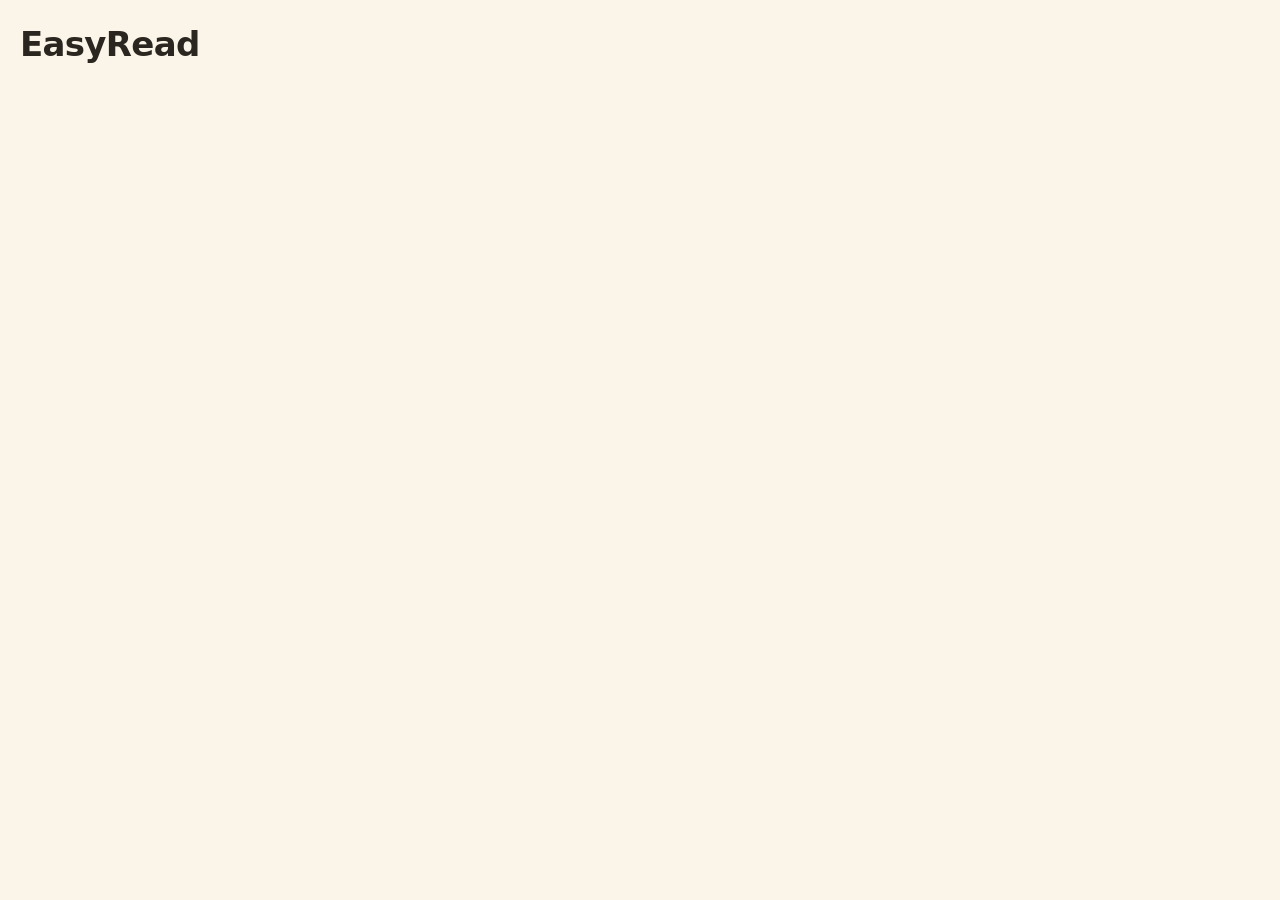
==== index.html @ 4aefedbe "Phase 0: project skeleton with a blank EasyRead page Adds the folder structure from the build guide " ====
<!doctype html>
<html lang="en">
<head>
  <meta charset="utf-8">
  <meta name="viewport" content="width=device-width, initial-scale=1, viewport-fit=cover">
  <meta name="theme-color" content="#FBF5E9">
  <meta name="description" content="EasyRead makes reading more comfortable.">
  <title>EasyRead</title>
  <link rel="stylesheet" href="styles.css">
</head>
<body>
  <main class="home">
    <h1 class="large-title">EasyRead</h1>
  </main>
  <script src="js/app.js" defer></script>
</body>
</html>
---- styles.css ----
/* EasyRead styles. Phase 1 adds the Home and Reader screens. */

:root {
  --bg: #FBF5E9;
  --text: #2B2620;
  --ui-font: -apple-system, BlinkMacSystemFont, "Segoe UI", system-ui, sans-serif;
}

*,
*::before,
*::after {
  box-sizing: border-box;
}

html {
  -webkit-text-size-adjust: 100%;
  text-size-adjust: 100%;
}

body {
  margin: 0;
  min-height: 100vh;
  background: var(--bg);
  color: var(--text);
  font-family: var(--ui-font);
}

.home {
  padding:
    calc(env(safe-area-inset-top) + 24px)
    calc(env(safe-area-inset-right) + 20px)
    calc(env(safe-area-inset-bottom) + 24px)
    calc(env(safe-area-inset-left) + 20px);
}

.large-title {
  margin: 0;
  font-size: 34px;
  font-weight: 700;
  letter-spacing: -0.02em;
}
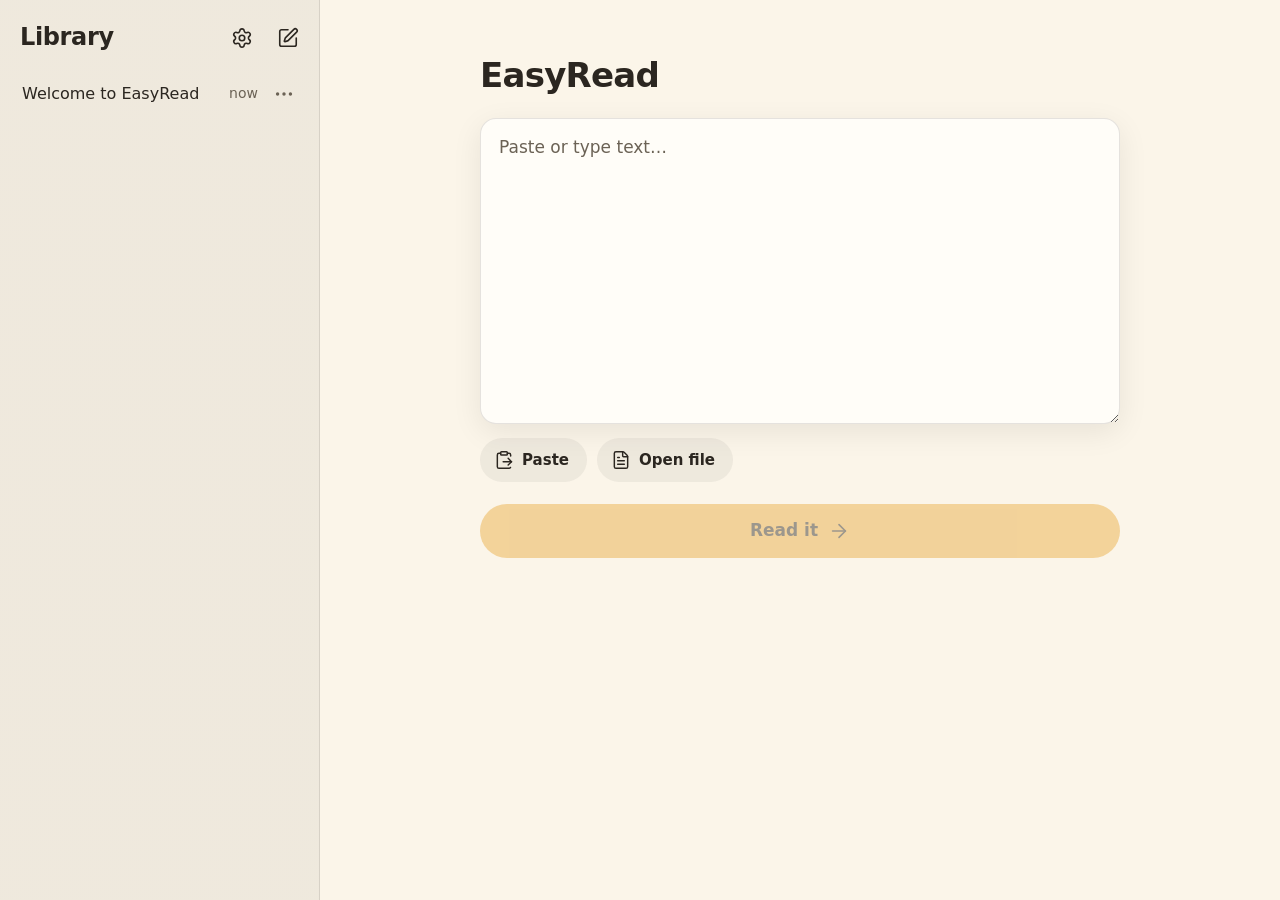
==== commit 9c8343d4: "Build the EasyRead app (phases 1-5) - Home screen: text box, Paste, Open .txt (UTF-8, UTF-16 and   W" ====
--- a/index.html
+++ b/index.html
@@ -4,14 +4,282 @@
   <meta charset="utf-8">
   <meta name="viewport" content="width=device-width, initial-scale=1, viewport-fit=cover">
   <meta name="theme-color" content="#FBF5E9">
-  <meta name="description" content="EasyRead makes reading more comfortable.">
+  <meta name="description" content="EasyRead makes reading more comfortable. Paste any text to see it in a calm layout and hear it read aloud.">
+  <meta name="mobile-web-app-capable" content="yes">
+  <meta name="apple-mobile-web-app-capable" content="yes">
+  <meta name="apple-mobile-web-app-title" content="EasyRead">
+  <meta name="apple-mobile-web-app-status-bar-style" content="default">
   <title>EasyRead</title>
+  <link rel="manifest" href="manifest.webmanifest">
+  <link rel="icon" href="icons/favicon.svg" type="image/svg+xml">
+  <link rel="icon" href="icons/favicon-32.png" sizes="32x32" type="image/png">
+  <link rel="apple-touch-icon" href="icons/apple-touch-icon.png">
+  <link rel="preload" href="fonts/lexend-latin-400-normal.woff2" as="font" type="font/woff2" crossorigin>
   <link rel="stylesheet" href="styles.css">
+  <script>
+    // Apply the saved theme before the first paint so there is no flash.
+    (function () {
+      var s = {};
+      try { s = JSON.parse(localStorage.getItem("easyread.settings") || "{}") || {}; } catch (e) {}
+      var root = document.documentElement;
+      var t = s.theme || "auto";
+      if (t === "auto") t = window.matchMedia && matchMedia("(prefers-color-scheme: dark)").matches ? "dusk" : "paper";
+      if (t === "custom") {
+        if (s.customVars) { for (var k in s.customVars) root.style.setProperty(k, s.customVars[k]); }
+        else t = "paper";
+      }
+      root.setAttribute("data-theme", t);
+    })();
+  </script>
+  <script type="module" src="js/app.js"></script>
 </head>
 <body>
-  <main class="home">
-    <h1 class="large-title">EasyRead</h1>
-  </main>
-  <script src="js/app.js" defer></script>
+  <svg width="0" height="0" style="position:absolute" aria-hidden="true" focusable="false">
+    <!-- Icons from Lucide (ISC license, lucide.dev) -->
+    <symbol id="i-chevron-left" viewBox="0 0 24 24"><path d="m15 18-6-6 6-6"/></symbol>
+    <symbol id="i-settings" viewBox="0 0 24 24"><path d="M9.671 4.136a2.34 2.34 0 0 1 4.659 0 2.34 2.34 0 0 0 3.319 1.915 2.34 2.34 0 0 1 2.33 4.033 2.34 2.34 0 0 0 0 3.831 2.34 2.34 0 0 1-2.33 4.033 2.34 2.34 0 0 0-3.319 1.915 2.34 2.34 0 0 1-4.659 0 2.34 2.34 0 0 0-3.32-1.915 2.34 2.34 0 0 1-2.33-4.033 2.34 2.34 0 0 0 0-3.831A2.34 2.34 0 0 1 6.35 6.051a2.34 2.34 0 0 0 3.319-1.915"/><circle cx="12" cy="12" r="3"/></symbol>
+    <symbol id="i-paste" viewBox="0 0 24 24"><path d="M11 14h10"/><path d="M16 4h2a2 2 0 0 1 2 2v1.344"/><path d="m17 18 4-4-4-4"/><path d="M8 4H6a2 2 0 0 0-2 2v14a2 2 0 0 0 2 2h12a2 2 0 0 0 1.793-1.113"/><rect x="8" y="2" width="8" height="4" rx="1"/></symbol>
+    <symbol id="i-file" viewBox="0 0 24 24"><path d="M6 22a2 2 0 0 1-2-2V4a2 2 0 0 1 2-2h8a2.4 2.4 0 0 1 1.704.706l3.588 3.588A2.4 2.4 0 0 1 20 8v12a2 2 0 0 1-2 2z"/><path d="M14 2v5a1 1 0 0 0 1 1h5"/><path d="M10 9H8"/><path d="M16 13H8"/><path d="M16 17H8"/></symbol>
+    <symbol id="i-arrow-right" viewBox="0 0 24 24"><path d="M5 12h14"/><path d="m12 5 7 7-7 7"/></symbol>
+    <symbol id="i-more" viewBox="0 0 24 24"><circle cx="12" cy="12" r="1"/><circle cx="19" cy="12" r="1"/><circle cx="5" cy="12" r="1"/></symbol>
+    <symbol id="i-play" viewBox="0 0 24 24"><path d="M5 5a2 2 0 0 1 3.008-1.728l11.997 6.998a2 2 0 0 1 .003 3.458l-12 7A2 2 0 0 1 5 19z"/></symbol>
+    <symbol id="i-pause" viewBox="0 0 24 24"><rect x="14" y="3" width="5" height="18" rx="1"/><rect x="5" y="3" width="5" height="18" rx="1"/></symbol>
+    <symbol id="i-skip-back" viewBox="0 0 24 24"><path d="M17.971 4.285A2 2 0 0 1 21 6v12a2 2 0 0 1-3.029 1.715l-9.997-5.998a2 2 0 0 1-.003-3.432z"/><path d="M3 20V4"/></symbol>
+    <symbol id="i-skip-forward" viewBox="0 0 24 24"><path d="M21 4v16"/><path d="M6.029 4.285A2 2 0 0 0 3 6v12a2 2 0 0 0 3.029 1.715l9.997-5.998a2 2 0 0 0 .003-3.432z"/></symbol>
+    <symbol id="i-sidebar" viewBox="0 0 24 24"><rect width="18" height="18" x="3" y="3" rx="2"/><path d="M9 3v18"/></symbol>
+    <symbol id="i-plus" viewBox="0 0 24 24"><path d="M5 12h14"/><path d="M12 5v14"/></symbol>
+    <symbol id="i-compose" viewBox="0 0 24 24"><path d="M12 3H5a2 2 0 0 0-2 2v14a2 2 0 0 0 2 2h14a2 2 0 0 0 2-2v-7"/><path d="M18.375 2.625a1 1 0 0 1 3 3l-9.013 9.014a2 2 0 0 1-.853.505l-2.873.84a.5.5 0 0 1-.62-.62l.84-2.873a2 2 0 0 1 .506-.852z"/></symbol>
+    <symbol id="i-grip" viewBox="0 0 24 24"><circle cx="12" cy="9" r="1"/><circle cx="19" cy="9" r="1"/><circle cx="5" cy="9" r="1"/><circle cx="12" cy="15" r="1"/><circle cx="19" cy="15" r="1"/><circle cx="5" cy="15" r="1"/></symbol>
+    <symbol id="i-pencil" viewBox="0 0 24 24"><path d="M21.174 6.812a1 1 0 0 0-3.986-3.987L3.842 16.174a2 2 0 0 0-.5.83l-1.321 4.352a.5.5 0 0 0 .623.622l4.353-1.32a2 2 0 0 0 .83-.497z"/><path d="m15 5 4 4"/></symbol>
+    <symbol id="i-trash" viewBox="0 0 24 24"><path d="M10 11v6"/><path d="M14 11v6"/><path d="M19 6v14a2 2 0 0 1-2 2H7a2 2 0 0 1-2-2V6"/><path d="M3 6h18"/><path d="M8 6V4a2 2 0 0 1 2-2h4a2 2 0 0 1 2 2v2"/></symbol>
+  </svg>
+
+  <div class="app" id="app">
+    <aside class="sidebar" id="sidebar" aria-label="Library">
+      <header class="sidebar-head">
+        <h2 class="sidebar-title">Library</h2>
+        <button class="icon-btn" type="button" data-action="settings" aria-label="Settings"><svg class="icon"><use href="#i-settings"/></svg></button>
+        <button class="icon-btn" type="button" data-action="new" aria-label="New text"><svg class="icon"><use href="#i-compose"/></svg></button>
+      </header>
+      <ul class="doc-list" id="sidebar-list"></ul>
+      <p class="empty" id="sidebar-empty" hidden>Texts you read will appear here.</p>
+    </aside>
+
+    <main class="pane">
+      <section class="view home" id="home" aria-label="Home">
+        <div class="home-inner">
+          <header class="home-head">
+            <h1 class="large-title">EasyRead</h1>
+            <button class="icon-btn" type="button" data-action="settings" aria-label="Settings"><svg class="icon"><use href="#i-settings"/></svg></button>
+          </header>
+
+          <div class="composer">
+            <label for="input" class="visually-hidden">Text to read</label>
+            <textarea id="input" placeholder="Paste or type text…" spellcheck="true" autocapitalize="sentences"></textarea>
+            <div class="composer-actions">
+              <button class="pill-btn" type="button" id="paste-btn"><svg class="icon"><use href="#i-paste"/></svg>Paste</button>
+              <button class="pill-btn" type="button" id="open-btn"><svg class="icon"><use href="#i-file"/></svg>Open file</button>
+              <input type="file" id="file-input" accept=".txt,text/plain" hidden>
+            </div>
+            <button class="primary-btn" type="button" id="read-btn" disabled>Read it<svg class="icon"><use href="#i-arrow-right"/></svg></button>
+          </div>
+
+          <section class="recent" aria-labelledby="recent-title">
+            <h2 class="section-title" id="recent-title">Recent</h2>
+            <ul class="doc-list" id="home-list"></ul>
+            <p class="empty" id="home-empty" hidden>Texts you read will appear here.</p>
+          </section>
+        </div>
+      </section>
+
+      <section class="view reader" id="reader" aria-label="Reader" hidden>
+        <header class="topbar" id="topbar">
+          <div class="topbar-left">
+            <button class="nav-btn back" type="button" id="back-btn"><svg class="icon"><use href="#i-chevron-left"/></svg>Library</button>
+            <button class="icon-btn sidebar-toggle" type="button" id="sidebar-btn" aria-label="Hide library" aria-expanded="true"><svg class="icon"><use href="#i-sidebar"/></svg></button>
+          </div>
+          <h1 class="topbar-title" id="doc-title"></h1>
+          <div class="topbar-right">
+            <button class="aa-btn" type="button" id="aa-btn" aria-label="Look and voice" aria-haspopup="dialog" aria-expanded="false">Aa</button>
+          </div>
+        </header>
+
+        <div class="reader-scroll" id="scroller">
+          <article class="page" id="page"></article>
+        </div>
+
+        <div class="ruler" id="ruler" hidden>
+          <div class="ruler-mask top"></div>
+          <div class="ruler-mask bottom"></div>
+          <div class="ruler-handle" id="ruler-handle" aria-hidden="true"><svg class="icon"><use href="#i-grip"/></svg></div>
+        </div>
+
+        <button class="chip" type="button" id="back-chip" hidden>Back to reading</button>
+
+        <div class="player" id="player" role="group" aria-label="Read aloud">
+          <button class="player-btn" type="button" id="prev-btn" aria-label="Previous sentence"><svg class="icon filled"><use href="#i-skip-back"/></svg></button>
+          <button class="player-btn play" type="button" id="play-btn" aria-label="Play"><svg class="icon filled"><use href="#i-play"/></svg></button>
+          <button class="player-btn" type="button" id="next-btn" aria-label="Next sentence"><svg class="icon filled"><use href="#i-skip-forward"/></svg></button>
+          <button class="speed-btn" type="button" id="speed-btn" aria-label="Speed 1.0 times">1.0×</button>
+        </div>
+      </section>
+    </main>
+  </div>
+
+  <div class="backdrop" id="backdrop" hidden></div>
+
+  <section class="sheet look-sheet" id="look-sheet" role="dialog" aria-modal="true" aria-labelledby="look-title" hidden>
+    <div class="sheet-grab"><div class="sheet-grabber"></div></div>
+    <header class="sheet-head">
+      <h2 id="look-title">Look</h2>
+      <button class="done-btn" type="button" data-close>Done</button>
+    </header>
+    <div class="sheet-body">
+      <div class="look-row">
+        <span class="row-label" id="theme-label">Theme</span>
+        <div class="swatches" role="group" aria-labelledby="theme-label" id="theme-swatches">
+          <button class="swatch-btn" type="button" data-theme-choice="auto" aria-pressed="false"><span class="swatch auto"></span><span class="swatch-label">Auto</span></button>
+          <button class="swatch-btn" type="button" data-theme-choice="paper" aria-pressed="false"><span class="swatch" style="background:#FBF5E9;color:#2B2620">Aa</span><span class="swatch-label">Paper</span></button>
+          <button class="swatch-btn" type="button" data-theme-choice="clear" aria-pressed="false"><span class="swatch" style="background:#F7F7F4;color:#26262A">Aa</span><span class="swatch-label">Clear</span></button>
+          <button class="swatch-btn" type="button" data-theme-choice="sky" aria-pressed="false"><span class="swatch" style="background:#EAF2F8;color:#1E2A35">Aa</span><span class="swatch-label">Sky</span></button>
+          <button class="swatch-btn" type="button" data-theme-choice="dusk" aria-pressed="false"><span class="swatch" style="background:#1F2023;color:#E6E2DA">Aa</span><span class="swatch-label">Dusk</span></button>
+          <button class="swatch-btn" type="button" data-theme-choice="night" aria-pressed="false"><span class="swatch" style="background:#17140F;color:#D9CBB3">Aa</span><span class="swatch-label">Night</span></button>
+          <button class="swatch-btn" type="button" data-theme-choice="custom" aria-pressed="false" aria-label="Custom tint"><span class="swatch add" id="custom-swatch"><svg class="icon"><use href="#i-plus"/></svg></span><span class="swatch-label">Tint</span></button>
+        </div>
+        <div class="tint-panel" id="tint-panel" hidden>
+          <div class="tint-row" role="group" aria-label="Suggested tints" id="tint-suggestions">
+            <button class="tint-chip" type="button" data-tint="#FFF6D6" style="background:#FFF6D6" aria-label="Butter" aria-pressed="false"></button>
+            <button class="tint-chip" type="button" data-tint="#FCE9D2" style="background:#FCE9D2" aria-label="Apricot" aria-pressed="false"></button>
+            <button class="tint-chip" type="button" data-tint="#E3ECF6" style="background:#E3ECF6" aria-label="Mist" aria-pressed="false"></button>
+            <button class="tint-chip" type="button" data-tint="#ECEAE5" style="background:#ECEAE5" aria-label="Stone" aria-pressed="false"></button>
+            <button class="tint-chip" type="button" data-tint="#26303D" style="background:#26303D" aria-label="Slate" aria-pressed="false"></button>
+            <label class="color-pick"><input type="color" id="tint-input" value="#E3ECF6" aria-label="Pick any background color">Any color</label>
+          </div>
+          <p class="tint-note" id="tint-note" role="status"></p>
+        </div>
+      </div>
+
+      <div class="look-row">
+        <span class="row-label" id="font-label">Font</span>
+        <div class="seg" role="group" aria-labelledby="font-label" data-setting="font">
+          <button type="button" data-value="lexend" aria-pressed="false">Lexend</button>
+          <button type="button" data-value="atkinson" aria-pressed="false">Atkinson</button>
+          <button type="button" data-value="opendyslexic" aria-pressed="false">OpenDyslexic</button>
+          <button type="button" data-value="system" aria-pressed="false">System</button>
+        </div>
+      </div>
+
+      <div class="look-row">
+        <div class="row-head"><label class="row-label" for="size-range">Size</label><span class="row-value" id="size-value"></span></div>
+        <div class="slider-row">
+          <span class="a-small" aria-hidden="true">A</span>
+          <input type="range" id="size-range" min="16" max="34" step="1">
+          <span class="a-large" aria-hidden="true">A</span>
+        </div>
+      </div>
+
+      <div class="look-row">
+        <span class="row-label" id="spacing-label">Spacing</span>
+        <div class="seg" role="group" aria-labelledby="spacing-label" data-setting="spacing">
+          <button type="button" data-value="normal" aria-pressed="false">Normal</button>
+          <button type="button" data-value="comfortable" aria-pressed="false">Comfortable</button>
+          <button type="button" data-value="wide" aria-pressed="false">Wide</button>
+          <button type="button" data-value="custom" aria-pressed="false">Custom</button>
+        </div>
+        <div class="custom-spacing" id="custom-spacing" hidden>
+          <div class="row-head"><label class="row-label" for="letter-range">Letter and word spacing</label><span class="row-value" id="letter-value"></span></div>
+          <input type="range" id="letter-range" min="0" max="0.12" step="0.01">
+          <div class="row-head"><label class="row-label" for="line-range">Line spacing</label><span class="row-value" id="line-value"></span></div>
+          <input type="range" id="line-range" min="1.5" max="2.2" step="0.05">
+        </div>
+      </div>
+
+      <div class="look-row">
+        <span class="row-label" id="width-label">Line width</span>
+        <div class="seg" role="group" aria-labelledby="width-label" data-setting="width">
+          <button type="button" data-value="narrow" aria-pressed="false">Narrow</button>
+          <button type="button" data-value="medium" aria-pressed="false">Medium</button>
+          <button type="button" data-value="wide" aria-pressed="false">Wide</button>
+        </div>
+      </div>
+
+      <div class="look-row">
+        <button class="switch-row" type="button" role="switch" id="ruler-switch" aria-checked="false">
+          <span class="switch-text"><span class="switch-title">Reading ruler</span><span class="switch-sub">Dims the lines above and below</span></span>
+          <span class="switch" aria-hidden="true"></span>
+        </button>
+      </div>
+
+      <div class="look-row">
+        <label class="row-label" for="voice-select">Voice</label>
+        <span class="select-wrap">
+          <select id="voice-select"></select>
+          <svg class="icon"><use href="#i-chevron-left"/></svg>
+        </span>
+        <p class="hint" id="voice-hint" hidden></p>
+      </div>
+
+      <div class="look-row">
+        <div class="row-head"><label class="row-label" for="rate-range">Speed</label><span class="row-value" id="rate-value"></span></div>
+        <input type="range" id="rate-range" min="0.6" max="1.6" step="0.1">
+      </div>
+    </div>
+  </section>
+
+  <section class="sheet settings-sheet" id="settings-sheet" role="dialog" aria-modal="true" aria-labelledby="settings-title" hidden>
+    <div class="sheet-grab"><div class="sheet-grabber"></div></div>
+    <header class="sheet-head">
+      <h2 id="settings-title">Settings</h2>
+      <button class="done-btn" type="button" data-close>Done</button>
+    </header>
+    <div class="sheet-body">
+      <div class="group">
+        <h3>About</h3>
+        <p>EasyRead makes reading more comfortable. It shows any text in a calm, easy-to-read layout and can read it aloud, lighting up each sentence as it goes. It is free, has no ads and works without internet after your first visit.</p>
+      </div>
+      <div class="group">
+        <h3>Privacy</h3>
+        <p>Your text never leaves this device. There are no accounts and no tracking.</p>
+      </div>
+      <div class="group">
+        <h3>Better voices</h3>
+        <p>On iPhone and iPad, open Settings → Accessibility → Spoken Content → Voices. Pick your language and download a voice marked Enhanced or Premium. It is free.</p>
+        <p>On a Mac, open System Settings → Accessibility → Spoken Content, then System voice → Manage Voices.</p>
+        <p>Then choose the new voice under Aa → Voice.</p>
+      </div>
+      <div class="group">
+        <button class="switch-row" type="button" role="switch" id="online-switch" aria-checked="false">
+          <span class="switch-text"><span class="switch-title">Online voices</span><span class="switch-sub">Some browsers offer extra voices that send your text to Google or Microsoft to be spoken. Off keeps your text on this device.</span></span>
+          <span class="switch" aria-hidden="true"></span>
+        </button>
+      </div>
+      <div class="group buttons">
+        <button class="row-btn" type="button" id="reset-btn">Reset all settings</button>
+        <button class="row-btn danger" type="button" id="delete-all-btn">Delete all saved texts</button>
+      </div>
+      <p class="credits">Fonts: Lexend, Atkinson Hyperlegible and OpenDyslexic, under the SIL Open Font License. Icons: Lucide, under the ISC license.</p>
+    </div>
+  </section>
+
+  <div class="menu" id="row-menu" role="menu" hidden>
+    <button type="button" role="menuitem" data-menu="rename"><svg class="icon"><use href="#i-pencil"/></svg>Rename</button>
+    <button type="button" role="menuitem" data-menu="delete" class="danger"><svg class="icon"><use href="#i-trash"/></svg>Delete</button>
+  </div>
+
+  <dialog class="alert" id="alert">
+    <form method="dialog">
+      <div class="alert-body">
+        <h2 id="alert-title"></h2>
+        <p id="alert-msg"></p>
+        <input type="text" id="alert-input" hidden autocomplete="off" aria-labelledby="alert-title">
+      </div>
+      <div class="alert-actions">
+        <button type="submit" value="cancel" id="alert-cancel">Cancel</button>
+        <button type="submit" value="ok" id="alert-ok" class="strong">OK</button>
+      </div>
+    </form>
+  </dialog>
+
+  <div class="toast" id="toast" role="status" aria-live="polite"></div>
 </body>
 </html>
--- a/styles.css
+++ b/styles.css
@@ -1,10 +1,190 @@
-/* EasyRead styles. Phase 1 adds the Home and Reader screens. */
+/* EasyRead styles.
+   Themes live as custom properties on :root[data-theme=…].
+   contrast.js reads them back and checks every text/background pair. */
+
+/* ---------- Reading fonts (self-hosted for offline use) ---------- */
+
+@font-face {
+  font-family: "Lexend";
+  font-style: normal;
+  font-weight: 400;
+  font-display: swap;
+  src: url("fonts/lexend-latin-400-normal.woff2") format("woff2");
+  unicode-range: U+0000-00FF, U+0131, U+0152-0153, U+02BB-02BC, U+02C6, U+02DA, U+02DC, U+0304, U+0308, U+0329, U+2000-206F, U+20AC, U+2122, U+2191, U+2193, U+2212, U+2215, U+FEFF, U+FFFD;
+}
+@font-face {
+  font-family: "Lexend";
+  font-style: normal;
+  font-weight: 400;
+  font-display: swap;
+  src: url("fonts/lexend-latin-ext-400-normal.woff2") format("woff2");
+  unicode-range: U+0100-02BA, U+02BD-02C5, U+02C7-02CC, U+02CE-02D7, U+02DD-02FF, U+0304, U+0308, U+0329, U+1D00-1DBF, U+1E00-1E9F, U+1EF2-1EFF, U+2020, U+20A0-20AB, U+20AD-20C0, U+2113, U+2C60-2C7F, U+A720-A7FF;
+}
+@font-face {
+  font-family: "Atkinson Hyperlegible";
+  font-style: normal;
+  font-weight: 400;
+  font-display: swap;
+  src: url("fonts/atkinson-hyperlegible-latin-400-normal.woff2") format("woff2");
+  unicode-range: U+0000-00FF, U+0131, U+0152-0153, U+02BB-02BC, U+02C6, U+02DA, U+02DC, U+0304, U+0308, U+0329, U+2000-206F, U+20AC, U+2122, U+2191, U+2193, U+2212, U+2215, U+FEFF, U+FFFD;
+}
+@font-face {
+  font-family: "Atkinson Hyperlegible";
+  font-style: normal;
+  font-weight: 400;
+  font-display: swap;
+  src: url("fonts/atkinson-hyperlegible-latin-ext-400-normal.woff2") format("woff2");
+  unicode-range: U+0100-02BA, U+02BD-02C5, U+02C7-02CC, U+02CE-02D7, U+02DD-02FF, U+0304, U+0308, U+0329, U+1D00-1DBF, U+1E00-1E9F, U+1EF2-1EFF, U+2020, U+20A0-20AB, U+20AD-20C0, U+2113, U+2C60-2C7F, U+A720-A7FF;
+}
+@font-face {
+  font-family: "OpenDyslexic";
+  font-style: normal;
+  font-weight: 400;
+  font-display: swap;
+  src: url("fonts/opendyslexic-latin-400-normal.woff2") format("woff2");
+}
+
+/* ---------- Tokens ---------- */
 
 :root {
+  --sys-font: -apple-system, BlinkMacSystemFont, "Segoe UI", system-ui, sans-serif;
+  --ui-font: var(--sys-font);
+  --read-font: "Lexend", var(--sys-font);
+  --read-size: 20px;
+  --lh: 1.7;
+  --ls: 0.04em;
+  --ws: 0.14em;
+  --measure: 62;
+  --side-pad: 20px;
+
+  --radius-card: 12px;
+  --radius-sheet: 20px;
+  --shadow: 0 8px 30px rgba(0, 0, 0, 0.08);
+  --shadow-strong: 0 12px 40px rgba(0, 0, 0, 0.16);
+  --dur: 220ms;
+  --ease: cubic-bezier(0.2, 0.8, 0.2, 1);
+  --bar-h: 52px;
+
+  --safe-t: env(safe-area-inset-top, 0px);
+  --safe-r: env(safe-area-inset-right, 0px);
+  --safe-b: env(safe-area-inset-bottom, 0px);
+  --safe-l: env(safe-area-inset-left, 0px);
+}
+
+@media (min-width: 744px) {
+  :root { --read-size: 22px; --side-pad: 32px; }
+}
+
+/* ---------- Themes ---------- */
+
+:root,
+:root[data-theme="paper"] {
+  color-scheme: light;
   --bg: #FBF5E9;
+  --bg-rgb: 251, 245, 233;
   --text: #2B2620;
-  --ui-font: -apple-system, BlinkMacSystemFont, "Segoe UI", system-ui, sans-serif;
-}
+  --muted: #6B6255;
+  --hl: rgba(245, 196, 81, 0.38);
+  --word-bg: rgba(245, 196, 81, 0.42);
+  --word-text: #2B2620;
+  --accent: #E9A93B;
+  --on-accent: #2B2620;
+  --surface: rgba(255, 253, 248, 0.86);
+  --surface-solid: #FFFDF8;
+  --field: #FFFDF8;
+  --fill: rgba(43, 38, 32, 0.06);
+  --fill-strong: rgba(43, 38, 32, 0.11);
+  --separator: rgba(43, 38, 32, 0.12);
+  --danger: #B3261E;
+}
+
+:root[data-theme="clear"] {
+  color-scheme: light;
+  --bg: #F7F7F4;
+  --bg-rgb: 247, 247, 244;
+  --text: #26262A;
+  --muted: #62626A;
+  --hl: rgba(120, 170, 255, 0.28);
+  --word-bg: rgba(120, 170, 255, 0.34);
+  --word-text: #26262A;
+  --accent: #E9A93B;
+  --on-accent: #26262A;
+  --surface: rgba(255, 255, 255, 0.86);
+  --surface-solid: #FFFFFF;
+  --field: #FFFFFF;
+  --fill: rgba(38, 38, 42, 0.06);
+  --fill-strong: rgba(38, 38, 42, 0.11);
+  --separator: rgba(38, 38, 42, 0.12);
+  --danger: #B3261E;
+}
+
+:root[data-theme="sky"] {
+  color-scheme: light;
+  --bg: #EAF2F8;
+  --bg-rgb: 234, 242, 248;
+  --text: #1E2A35;
+  --muted: #52606C;
+  --hl: rgba(245, 196, 81, 0.40);
+  --word-bg: rgba(245, 196, 81, 0.42);
+  --word-text: #1E2A35;
+  --accent: #E9A93B;
+  --on-accent: #1E2A35;
+  --surface: rgba(255, 255, 255, 0.86);
+  --surface-solid: #F8FBFD;
+  --field: #F8FBFD;
+  --fill: rgba(30, 42, 53, 0.06);
+  --fill-strong: rgba(30, 42, 53, 0.11);
+  --separator: rgba(30, 42, 53, 0.12);
+  --danger: #B3261E;
+}
+
+:root[data-theme="dusk"] {
+  color-scheme: dark;
+  --bg: #1F2023;
+  --bg-rgb: 31, 32, 35;
+  --text: #E6E2DA;
+  --muted: #A8A39A;
+  --hl: rgba(245, 196, 81, 0.24);
+  --word-bg: rgba(245, 196, 81, 0.10);
+  --word-text: #FFFFFF;
+  --accent: #F2C14E;
+  --on-accent: #1F1C17;
+  --surface: rgba(44, 45, 49, 0.88);
+  --surface-solid: #2C2D31;
+  --field: #27282C;
+  --fill: rgba(230, 226, 218, 0.08);
+  --fill-strong: rgba(230, 226, 218, 0.14);
+  --separator: rgba(230, 226, 218, 0.14);
+  --danger: #FF8A80;
+  --shadow: 0 8px 30px rgba(0, 0, 0, 0.32);
+  --shadow-strong: 0 12px 40px rgba(0, 0, 0, 0.45);
+}
+
+:root[data-theme="night"] {
+  color-scheme: dark;
+  --bg: #17140F;
+  --bg-rgb: 23, 20, 15;
+  --text: #D9CBB3;
+  --muted: #A0937E;
+  --hl: rgba(230, 170, 90, 0.22);
+  --word-bg: rgba(230, 170, 90, 0.14);
+  --word-text: #F4E6CE;
+  --accent: #F2C14E;
+  --on-accent: #1F1C17;
+  --surface: rgba(36, 31, 24, 0.9);
+  --surface-solid: #241F18;
+  --field: #1E1A14;
+  --fill: rgba(217, 203, 179, 0.08);
+  --fill-strong: rgba(217, 203, 179, 0.14);
+  --separator: rgba(217, 203, 179, 0.14);
+  --danger: #FF8A80;
+  --shadow: 0 8px 30px rgba(0, 0, 0, 0.4);
+  --shadow-strong: 0 12px 40px rgba(0, 0, 0, 0.5);
+}
+
+/* Custom tint: settings.js sets the same properties inline on <html>. */
+
+/* ---------- Base ---------- */
 
 *,
 *::before,
@@ -12,30 +192,1226 @@
   box-sizing: border-box;
 }
 
+@supports (font: -apple-system-body) {
+  /* iOS: follow the phone's text-size setting for the interface. */
+  html { font: -apple-system-body; }
+}
+
 html {
+  height: 100%;
   -webkit-text-size-adjust: 100%;
   text-size-adjust: 100%;
 }
 
 body {
   margin: 0;
-  min-height: 100vh;
+  height: 100%;
+  overflow: hidden;
   background: var(--bg);
   color: var(--text);
   font-family: var(--ui-font);
-}
+  font-size: 1rem;
+  line-height: 1.4;
+  -webkit-font-smoothing: antialiased;
+  -moz-osx-font-smoothing: grayscale;
+  transition: background-color var(--dur) var(--ease), color var(--dur) var(--ease);
+}
+
+[hidden] { display: none !important; }
+
+button,
+input,
+select,
+textarea {
+  font: inherit;
+  color: inherit;
+}
+
+button {
+  margin: 0;
+  padding: 0;
+  border: 0;
+  background: none;
+  cursor: pointer;
+  -webkit-tap-highlight-color: transparent;
+  touch-action: manipulation;
+  transition: opacity 150ms var(--ease), background-color 150ms var(--ease), transform 150ms var(--ease);
+}
+
+button:disabled { cursor: default; }
+
+:focus-visible {
+  outline: 2px solid var(--text);
+  outline-offset: 2px;
+}
+
+.visually-hidden {
+  position: absolute !important;
+  width: 1px;
+  height: 1px;
+  overflow: hidden;
+  clip: rect(0 0 0 0);
+  clip-path: inset(50%);
+  white-space: nowrap;
+}
+
+.icon {
+  width: 22px;
+  height: 22px;
+  flex: none;
+  fill: none;
+  stroke: currentColor;
+  stroke-width: 1.75;
+  stroke-linecap: round;
+  stroke-linejoin: round;
+}
+
+.icon.filled { fill: currentColor; }
+
+.icon-btn {
+  display: inline-grid;
+  place-items: center;
+  width: 44px;
+  height: 44px;
+  border-radius: 999px;
+  color: var(--text);
+}
+
+.icon-btn:active { background: var(--fill); }
+
+/* ---------- App shell ---------- */
+
+.app {
+  display: flex;
+  height: 100vh;
+  height: 100dvh;
+}
+
+.sidebar { display: none; }
+
+.pane {
+  position: relative;
+  flex: 1;
+  min-width: 0;
+}
+
+.view {
+  position: absolute;
+  inset: 0;
+}
+
+/* ---------- Home ---------- */
 
 .home {
+  overflow-y: auto;
+  overscroll-behavior: contain;
+}
+
+.home-inner {
+  max-width: 680px;
+  margin: 0 auto;
   padding:
-    calc(env(safe-area-inset-top) + 24px)
-    calc(env(safe-area-inset-right) + 20px)
-    calc(env(safe-area-inset-bottom) + 24px)
-    calc(env(safe-area-inset-left) + 20px);
+    calc(var(--safe-t) + 12px)
+    calc(var(--safe-r) + 20px)
+    calc(var(--safe-b) + 40px)
+    calc(var(--safe-l) + 20px);
+}
+
+.home-head {
+  display: flex;
+  flex-wrap: wrap;
+  align-items: center;
+  justify-content: space-between;
+  gap: 12px;
+  min-height: 56px;
+  margin: 8px 0 14px;
 }
 
 .large-title {
+  min-width: 0;
   margin: 0;
-  font-size: 34px;
+  font-size: min(2.125rem, 11.5vw);
   font-weight: 700;
-  letter-spacing: -0.02em;
-}
+  line-height: 1.15;
+  letter-spacing: -0.022em;
+}
+
+.home-head .icon-btn { margin-right: -10px; }
+
+.composer textarea {
+  display: block;
+  width: 100%;
+  min-height: 34vh;
+  min-height: 34dvh;
+  padding: 16px 18px;
+  border: 1px solid var(--separator);
+  border-radius: 16px;
+  background: var(--field);
+  box-shadow: var(--shadow);
+  font-size: max(16px, 1.0625rem);
+  line-height: 1.5;
+  resize: vertical;
+  -webkit-appearance: none;
+  appearance: none;
+}
+
+.composer textarea::placeholder { color: var(--muted); opacity: 1; }
+
+.composer textarea:focus {
+  outline: none;
+  border-color: var(--text);
+}
+
+.composer-actions {
+  display: flex;
+  flex-wrap: wrap;
+  gap: 10px;
+  margin: 14px 0 22px;
+}
+
+.pill-btn {
+  display: inline-flex;
+  align-items: center;
+  gap: 8px;
+  min-height: 44px;
+  padding: 0 18px 0 14px;
+  border-radius: 999px;
+  background: var(--fill);
+  font-size: 0.9375rem;
+  font-weight: 600;
+}
+
+.pill-btn .icon { width: 20px; height: 20px; }
+.pill-btn:active { background: var(--fill-strong); }
+
+.primary-btn {
+  display: flex;
+  align-items: center;
+  justify-content: center;
+  gap: 10px;
+  width: 100%;
+  min-height: 54px;
+  padding: 0 24px;
+  border-radius: 999px;
+  background: var(--accent);
+  color: var(--on-accent);
+  font-size: 1.0625rem;
+  font-weight: 600;
+  box-shadow: var(--shadow);
+}
+
+.primary-btn:active { transform: scale(0.98); }
+.primary-btn:disabled { opacity: 0.45; box-shadow: none; transform: none; }
+
+.recent { margin-top: 36px; }
+
+.section-title {
+  margin: 0 0 10px;
+  font-size: 1.375rem;
+  font-weight: 700;
+  letter-spacing: -0.01em;
+}
+
+.empty {
+  margin: 0;
+  padding: 18px;
+  border-radius: var(--radius-card);
+  background: var(--fill);
+  color: var(--muted);
+  font-size: 0.9375rem;
+}
+
+/* Document lists (home card and sidebar) */
+
+.doc-list {
+  margin: 0;
+  padding: 0;
+  list-style: none;
+}
+
+.home .doc-list {
+  overflow: hidden;
+  border-radius: var(--radius-card);
+  background: var(--surface-solid);
+  box-shadow: var(--shadow);
+}
+
+.doc-row {
+  position: relative;
+  display: flex;
+  align-items: center;
+}
+
+.home .doc-row + .doc-row::before {
+  content: "";
+  position: absolute;
+  top: 0;
+  left: 16px;
+  right: 0;
+  height: 1px;
+  background: var(--separator);
+}
+
+.doc-open {
+  display: flex;
+  flex: 1;
+  align-items: center;
+  gap: 12px;
+  min-width: 0;
+  min-height: 56px;
+  padding: 10px 4px 10px 16px;
+  text-align: left;
+}
+
+.doc-open:active { opacity: 0.6; }
+
+.doc-title {
+  flex: 1;
+  min-width: 0;
+  overflow: hidden;
+  font-weight: 500;
+  white-space: nowrap;
+  text-overflow: ellipsis;
+}
+
+.doc-time {
+  flex: none;
+  color: var(--muted);
+  font-size: 0.875rem;
+  font-variant-numeric: tabular-nums;
+}
+
+.doc-more {
+  margin-right: 4px;
+  color: var(--muted);
+}
+
+/* ---------- Reader ---------- */
+
+.reader { overflow: hidden; }
+
+.topbar {
+  position: absolute;
+  top: 0;
+  left: 0;
+  right: 0;
+  z-index: 20;
+  display: grid;
+  /* Sides keep their full width; the title shrinks (with an ellipsis) and stays centered when it can. */
+  grid-template-columns: minmax(max-content, 1fr) minmax(0, auto) minmax(max-content, 1fr);
+  align-items: center;
+  gap: 4px;
+  height: calc(var(--bar-h) + var(--safe-t));
+  padding: var(--safe-t) calc(var(--safe-r) + 8px) 0 calc(var(--safe-l) + 4px);
+  background: var(--surface);
+  -webkit-backdrop-filter: blur(20px) saturate(180%);
+  backdrop-filter: blur(20px) saturate(180%);
+  box-shadow: 0 1px 0 var(--separator);
+  transition: opacity var(--dur) var(--ease), transform var(--dur) var(--ease);
+}
+
+.topbar-left { justify-self: start; display: flex; }
+.topbar-right { justify-self: end; display: flex; }
+
+.nav-btn {
+  display: inline-flex;
+  align-items: center;
+  gap: 2px;
+  min-height: 44px;
+  padding: 0 10px 0 4px;
+  border-radius: 999px;
+  font-size: 1.0625rem;
+}
+
+.nav-btn .icon { width: 26px; height: 26px; }
+.nav-btn:active { opacity: 0.5; }
+
+.sidebar-toggle { display: none; }
+
+.topbar-title {
+  margin: 0;
+  overflow: hidden;
+  font-size: 1.0625rem;
+  font-weight: 600;
+  text-align: center;
+  white-space: nowrap;
+  text-overflow: ellipsis;
+}
+
+.aa-btn {
+  min-width: 44px;
+  height: 44px;
+  padding: 0 12px;
+  border-radius: 999px;
+  background: var(--fill);
+  font-size: 1.0625rem;
+  font-weight: 600;
+  letter-spacing: 0.01em;
+}
+
+.aa-btn:active,
+.aa-btn[aria-expanded="true"] { background: var(--fill-strong); }
+
+.reader-scroll {
+  position: absolute;
+  inset: 0;
+  overflow-y: auto;
+  overscroll-behavior: contain;
+  padding: calc(var(--bar-h) + var(--safe-t) + 28px) 0 calc(var(--safe-b) + 150px);
+  -webkit-tap-highlight-color: transparent;
+}
+
+.page {
+  max-width: calc(var(--measure) * 1ch + 2 * var(--side-pad));
+  margin: 0 auto;
+  padding: 0 calc(var(--side-pad) + var(--safe-r)) 0 calc(var(--side-pad) + var(--safe-l));
+  font-family: var(--read-font);
+  font-size: var(--read-size);
+  font-style: normal;
+  line-height: var(--lh);
+  letter-spacing: var(--ls);
+  word-spacing: var(--ws);
+  text-align: left;
+  hyphens: manual;
+  overflow-wrap: break-word;
+  transition: max-width var(--dur) var(--ease);
+}
+
+.page p { margin: 0 0 1.2em; }
+.page p.tight { margin-bottom: 0.35em; }
+
+.s {
+  border-radius: 6px;
+  cursor: pointer;
+  -webkit-box-decoration-break: clone;
+  box-decoration-break: clone;
+  transition: background-color var(--dur) var(--ease), box-shadow var(--dur) var(--ease);
+}
+
+.s.cur {
+  background-color: var(--hl);
+  box-shadow: 0 0 0 0.14em var(--hl);
+}
+
+.s.cur.paused {
+  background-color: color-mix(in srgb, var(--hl) 55%, transparent);
+  box-shadow: 0 0 0 0.14em color-mix(in srgb, var(--hl) 55%, transparent);
+}
+
+.w { position: relative; border-radius: 4px; }
+
+.w.cur,
+.w.flash {
+  background-color: var(--word-bg);
+  box-shadow: 0 0 0 0.08em var(--word-bg);
+  color: var(--word-text);
+}
+
+.w.cur::after,
+.w.flash::after {
+  content: "";
+  position: absolute;
+  left: 0;
+  right: 0;
+  bottom: -0.14em;
+  height: 2px;
+  border-radius: 2px;
+  background: var(--accent);
+}
+
+/* Reading ruler */
+
+.ruler {
+  position: absolute;
+  inset: 0;
+  z-index: 10;
+  pointer-events: none;
+  --band-top: 30%;
+  --band-bottom: 45%;
+}
+
+.ruler-mask {
+  position: absolute;
+  left: 0;
+  right: 0;
+  background: rgba(var(--bg-rgb), 0.65);
+}
+
+.ruler-mask.top { top: 0; height: var(--band-top); }
+.ruler-mask.bottom { top: var(--band-bottom); bottom: 0; }
+
+.ruler.animate .ruler-mask { transition: height var(--dur) var(--ease), top var(--dur) var(--ease); }
+
+.ruler-handle {
+  position: absolute;
+  top: calc((var(--band-top) + var(--band-bottom)) / 2);
+  right: calc(var(--safe-r) + 8px);
+  display: grid;
+  place-items: center;
+  width: 44px;
+  height: 44px;
+  margin-top: -22px;
+  border-radius: 999px;
+  background: var(--surface);
+  -webkit-backdrop-filter: blur(20px);
+  backdrop-filter: blur(20px);
+  box-shadow: var(--shadow);
+  color: var(--muted);
+  cursor: grab;
+  pointer-events: auto;
+  touch-action: none;
+}
+
+.ruler.reading .ruler-handle { display: none; }
+
+/* Player */
+
+.player {
+  position: absolute;
+  left: 50%;
+  bottom: calc(var(--safe-b) + 16px);
+  z-index: 30;
+  display: flex;
+  align-items: center;
+  gap: 6px;
+  padding: 6px;
+  border-radius: 999px;
+  background: var(--surface);
+  -webkit-backdrop-filter: blur(20px) saturate(180%);
+  backdrop-filter: blur(20px) saturate(180%);
+  box-shadow: var(--shadow), 0 0 0 1px var(--separator);
+  transform: translateX(-50%);
+  transition: opacity var(--dur) var(--ease), transform var(--dur) var(--ease);
+}
+
+.player-btn {
+  display: grid;
+  place-items: center;
+  width: 48px;
+  height: 48px;
+  border-radius: 999px;
+}
+
+.player-btn:active { background: var(--fill); }
+
+.player-btn.play {
+  width: 56px;
+  height: 56px;
+  background: var(--accent);
+  color: var(--on-accent);
+}
+
+.player-btn.play:active { transform: scale(0.94); background: var(--accent); }
+.player-btn.play .icon { width: 26px; height: 26px; }
+.player-btn .icon.filled { stroke-width: 1.5; }
+
+.speed-btn {
+  min-width: 60px;
+  height: 44px;
+  margin: 0 4px 0 2px;
+  padding: 0 12px;
+  border-radius: 999px;
+  background: var(--fill);
+  font-size: 0.9375rem;
+  font-weight: 600;
+  font-variant-numeric: tabular-nums;
+}
+
+.speed-btn:active { background: var(--fill-strong); }
+
+.chip {
+  position: absolute;
+  left: 50%;
+  bottom: calc(var(--safe-b) + 92px);
+  z-index: 30;
+  display: inline-flex;
+  align-items: center;
+  min-height: 44px;
+  padding: 0 18px;
+  border-radius: 999px;
+  background: var(--text);
+  color: var(--bg);
+  font-size: 0.9375rem;
+  font-weight: 600;
+  white-space: nowrap;
+  box-shadow: var(--shadow-strong);
+  transform: translateX(-50%);
+  transition: opacity var(--dur) var(--ease), transform var(--dur) var(--ease);
+}
+
+/* Focus mode: chrome fades away */
+
+.reader.focus .topbar {
+  opacity: 0;
+  transform: translateY(-8px);
+  pointer-events: none;
+}
+
+.reader.focus .player,
+.reader.focus .chip {
+  opacity: 0;
+  transform: translate(-50%, 8px);
+  pointer-events: none;
+}
+
+/* ---------- Sheets ---------- */
+
+.backdrop {
+  position: fixed;
+  inset: 0;
+  z-index: 40;
+  background: transparent;
+  transition: background-color var(--dur) var(--ease);
+}
+
+.backdrop.dim { background: rgba(0, 0, 0, 0.28); }
+
+.sheet {
+  position: fixed;
+  left: 0;
+  right: 0;
+  bottom: 0;
+  z-index: 50;
+  display: flex;
+  flex-direction: column;
+  max-height: min(80vh, 760px);
+  max-height: min(80dvh, 760px);
+  padding-bottom: var(--safe-b);
+  border-radius: var(--radius-sheet) var(--radius-sheet) 0 0;
+  background: var(--surface);
+  -webkit-backdrop-filter: blur(20px) saturate(180%);
+  backdrop-filter: blur(20px) saturate(180%);
+  box-shadow: 0 -8px 30px rgba(0, 0, 0, 0.12), 0 0 0 1px var(--separator);
+  color: var(--text);
+  transform: translateY(105%);
+  transition: transform 250ms var(--ease), opacity 250ms var(--ease);
+}
+
+.sheet.open { transform: translateY(0); }
+.sheet:focus { outline: none; }
+.sheet.dragging { transition: none; }
+
+.settings-sheet { max-height: min(90vh, 820px); max-height: min(90dvh, 820px); }
+
+.sheet-grab {
+  flex: none;
+  padding-top: 8px;
+  touch-action: none;
+}
+
+.sheet-grabber {
+  width: 36px;
+  height: 5px;
+  margin: 0 auto;
+  border-radius: 3px;
+  background: var(--fill-strong);
+}
+
+.sheet-head {
+  display: flex;
+  align-items: center;
+  justify-content: space-between;
+  gap: 8px;
+  padding: 4px 10px 4px 20px;
+  touch-action: none;
+}
+
+.sheet-head h2 {
+  margin: 0;
+  font-size: 1.0625rem;
+  font-weight: 600;
+}
+
+.done-btn {
+  min-height: 44px;
+  padding: 0 12px;
+  border-radius: 999px;
+  font-weight: 600;
+}
+
+.done-btn:active { background: var(--fill); }
+
+.sheet-body {
+  overflow-y: auto;
+  overscroll-behavior: contain;
+  padding: 0 20px 20px;
+}
+
+/* Look sheet rows */
+
+.look-row {
+  padding: 14px 0;
+  border-bottom: 1px solid var(--separator);
+}
+
+.look-row:last-child { border-bottom: 0; }
+
+.row-label {
+  display: block;
+  margin-bottom: 10px;
+  color: var(--muted);
+  font-size: 0.8125rem;
+  font-weight: 600;
+}
+
+.row-head {
+  display: flex;
+  align-items: baseline;
+  justify-content: space-between;
+}
+
+.row-value {
+  color: var(--muted);
+  font-size: 0.8125rem;
+  font-weight: 600;
+  font-variant-numeric: tabular-nums;
+}
+
+.swatches {
+  display: grid;
+  grid-template-columns: repeat(auto-fill, minmax(44px, 1fr));
+  gap: 8px 2px;
+}
+
+.swatch-btn {
+  display: flex;
+  flex-direction: column;
+  align-items: center;
+  gap: 4px;
+  min-width: 44px;
+  padding: 2px 0;
+}
+
+.swatch {
+  display: grid;
+  place-items: center;
+  width: 40px;
+  height: 40px;
+  border-radius: 999px;
+  box-shadow: inset 0 0 0 1px rgba(0, 0, 0, 0.14);
+  font-size: 15px;
+  font-weight: 600;
+}
+
+.swatch-btn[aria-pressed="true"] .swatch {
+  box-shadow: inset 0 0 0 1px rgba(0, 0, 0, 0.14), 0 0 0 2px var(--bg), 0 0 0 4px var(--text);
+}
+
+.swatch-label {
+  font-size: 0.75rem;
+  color: var(--muted);
+}
+
+.swatch-btn[aria-pressed="true"] .swatch-label { color: var(--text); font-weight: 600; }
+
+.swatch.auto { background: linear-gradient(135deg, #FBF5E9 50%, #1F2023 50%); }
+.swatch.add {
+  background: var(--fill);
+  box-shadow: inset 0 0 0 1.5px var(--separator);
+}
+.swatch.add .icon { width: 20px; height: 20px; }
+
+.tint-panel {
+  margin-top: 14px;
+  padding: 14px;
+  border-radius: var(--radius-card);
+  background: var(--fill);
+}
+
+.tint-row {
+  display: flex;
+  flex-wrap: wrap;
+  align-items: center;
+  gap: 8px;
+}
+
+.tint-chip {
+  width: 44px;
+  height: 44px;
+  border-radius: 999px;
+  box-shadow: inset 0 0 0 1px rgba(0, 0, 0, 0.16);
+}
+
+.tint-chip[aria-pressed="true"] {
+  box-shadow: inset 0 0 0 1px rgba(0, 0, 0, 0.16), 0 0 0 2px var(--bg), 0 0 0 4px var(--text);
+}
+
+.color-pick {
+  position: relative;
+  display: inline-flex;
+  align-items: center;
+  gap: 8px;
+  min-height: 44px;
+  padding: 0 14px 0 6px;
+  border-radius: 999px;
+  background: var(--surface-solid);
+  font-size: 0.9375rem;
+  font-weight: 600;
+  cursor: pointer;
+}
+
+.color-pick input {
+  width: 32px;
+  height: 32px;
+  padding: 0;
+  border: 0;
+  border-radius: 999px;
+  background: none;
+  cursor: pointer;
+  -webkit-appearance: none;
+  appearance: none;
+}
+
+.color-pick input::-webkit-color-swatch-wrapper { padding: 0; }
+.color-pick input::-webkit-color-swatch { border: 0; border-radius: 999px; box-shadow: inset 0 0 0 1px rgba(0, 0, 0, 0.16); }
+.color-pick input::-moz-color-swatch { border: 0; border-radius: 999px; }
+
+.tint-note {
+  margin: 12px 0 0;
+  font-size: 0.875rem;
+  line-height: 1.4;
+}
+
+.tint-note.warn::before,
+.tint-note.block::before {
+  content: "";
+  display: inline-block;
+  width: 8px;
+  height: 8px;
+  margin-right: 8px;
+  border-radius: 999px;
+  background: var(--accent);
+  vertical-align: 1px;
+}
+
+.tint-note.block::before { background: var(--danger); }
+
+/* Segmented control */
+
+.seg {
+  display: flex;
+  flex-wrap: wrap;
+  gap: 2px;
+  padding: 2px;
+  border-radius: 12px;
+  background: var(--fill);
+}
+
+.seg button {
+  flex: 1 1 auto;
+  min-height: 44px;
+  padding: 0 8px;
+  border-radius: 10px;
+  font-size: 0.8125rem;
+  font-weight: 500;
+}
+
+.seg button[aria-pressed="true"] {
+  background: var(--surface-solid);
+  box-shadow: 0 1px 3px rgba(0, 0, 0, 0.12), 0 0 0 0.5px rgba(0, 0, 0, 0.04);
+  font-weight: 600;
+}
+
+/* Sliders */
+
+.slider-row {
+  display: flex;
+  align-items: center;
+  gap: 12px;
+}
+
+.slider-row .a-small { font-size: 14px; font-weight: 600; }
+.slider-row .a-large { font-size: 24px; font-weight: 600; }
+
+input[type="range"] {
+  --pct: 50%;
+  flex: 1;
+  width: 100%;
+  min-width: 0;
+  height: 44px;
+  margin: 0;
+  background: transparent;
+  cursor: pointer;
+  -webkit-appearance: none;
+  appearance: none;
+}
+
+input[type="range"]::-webkit-slider-runnable-track {
+  height: 4px;
+  border-radius: 2px;
+  background: linear-gradient(to right, var(--accent) var(--pct), var(--fill-strong) var(--pct));
+}
+
+input[type="range"]::-webkit-slider-thumb {
+  width: 28px;
+  height: 28px;
+  margin-top: -12px;
+  border-radius: 50%;
+  background: #FFFFFF;
+  box-shadow: 0 0.5px 4px rgba(0, 0, 0, 0.12), 0 6px 13px rgba(0, 0, 0, 0.12), 0 0 0 0.5px rgba(0, 0, 0, 0.08);
+  -webkit-appearance: none;
+  appearance: none;
+}
+
+input[type="range"]::-moz-range-track {
+  height: 4px;
+  border-radius: 2px;
+  background: var(--fill-strong);
+}
+
+input[type="range"]::-moz-range-progress {
+  height: 4px;
+  border-radius: 2px;
+  background: var(--accent);
+}
+
+input[type="range"]::-moz-range-thumb {
+  width: 28px;
+  height: 28px;
+  border: 0;
+  border-radius: 50%;
+  background: #FFFFFF;
+  box-shadow: 0 0.5px 4px rgba(0, 0, 0, 0.12), 0 6px 13px rgba(0, 0, 0, 0.12);
+}
+
+input[type="range"]:focus-visible { outline: none; }
+input[type="range"]:focus-visible::-webkit-slider-thumb { box-shadow: 0 0 0 2px var(--bg), 0 0 0 4px var(--text); }
+input[type="range"]:focus-visible::-moz-range-thumb { box-shadow: 0 0 0 2px var(--bg), 0 0 0 4px var(--text); }
+
+.custom-spacing { margin-top: 12px; }
+.custom-spacing .row-head { margin-top: 6px; }
+
+/* Switch rows */
+
+.switch-row {
+  display: flex;
+  align-items: center;
+  justify-content: space-between;
+  gap: 16px;
+  width: 100%;
+  min-height: 44px;
+  text-align: left;
+}
+
+.switch-row .switch-text { display: flex; flex-direction: column; gap: 2px; }
+.switch-row .switch-title { font-weight: 500; }
+.switch-row .switch-sub { color: var(--muted); font-size: 0.8125rem; line-height: 1.35; }
+
+.switch {
+  position: relative;
+  flex: none;
+  width: 51px;
+  height: 31px;
+  border-radius: 999px;
+  background: var(--fill-strong);
+  transition: background-color var(--dur) var(--ease);
+}
+
+.switch::after {
+  content: "";
+  position: absolute;
+  top: 2px;
+  left: 2px;
+  width: 27px;
+  height: 27px;
+  border-radius: 50%;
+  background: #FFFFFF;
+  box-shadow: 0 3px 8px rgba(0, 0, 0, 0.15), 0 0 0 0.5px rgba(0, 0, 0, 0.04);
+  transition: transform var(--dur) var(--ease);
+}
+
+[aria-checked="true"] > .switch { background: var(--accent); }
+[aria-checked="true"] > .switch::after { transform: translateX(20px); }
+
+/* Select */
+
+.select-wrap {
+  position: relative;
+  display: block;
+}
+
+.select-wrap select {
+  width: 100%;
+  min-height: 44px;
+  padding: 0 40px 0 14px;
+  border: 0;
+  border-radius: 12px;
+  background: var(--fill);
+  font-size: max(16px, 1rem);
+  text-overflow: ellipsis;
+  -webkit-appearance: none;
+  appearance: none;
+}
+
+.select-wrap .icon {
+  position: absolute;
+  top: 50%;
+  right: 12px;
+  width: 18px;
+  height: 18px;
+  color: var(--muted);
+  pointer-events: none;
+  transform: translateY(-50%) rotate(-90deg);
+}
+
+.hint {
+  margin: 10px 0 0;
+  color: var(--muted);
+  font-size: 0.8125rem;
+  line-height: 1.4;
+}
+
+/* Settings sheet */
+
+.group {
+  margin: 0 0 14px;
+  padding: 14px 16px;
+  border-radius: var(--radius-card);
+  background: var(--surface-solid);
+}
+
+.group h3 {
+  margin: 0 0 6px;
+  font-size: 0.9375rem;
+  font-weight: 600;
+}
+
+.group p {
+  margin: 0;
+  font-size: 0.9375rem;
+  line-height: 1.5;
+}
+
+.group p + p { margin-top: 8px; }
+
+.group .row-btn {
+  display: block;
+  width: 100%;
+  min-height: 44px;
+  margin: 0 -16px;
+  width: calc(100% + 32px);
+  padding: 0 16px;
+  font-weight: 500;
+  text-align: left;
+}
+
+.group .row-btn + .row-btn { box-shadow: 0 -1px 0 var(--separator); }
+.group .row-btn:active { background: var(--fill); }
+.group .row-btn.danger { color: var(--danger); }
+.group.buttons { padding-top: 0; padding-bottom: 0; }
+
+.credits {
+  margin: 4px 4px 0;
+  color: var(--muted);
+  font-size: 0.8125rem;
+  line-height: 1.45;
+}
+
+/* ---------- Menu, dialog, toast ---------- */
+
+.menu {
+  position: fixed;
+  z-index: 60;
+  min-width: 200px;
+  padding: 6px;
+  border-radius: var(--radius-card);
+  background: var(--surface-solid);
+  box-shadow: var(--shadow-strong), 0 0 0 1px var(--separator);
+  color: var(--text);
+}
+
+.menu button {
+  display: flex;
+  align-items: center;
+  gap: 12px;
+  width: 100%;
+  min-height: 44px;
+  padding: 0 12px;
+  border-radius: 8px;
+  font-weight: 500;
+  text-align: left;
+}
+
+.menu button:hover,
+.menu button:focus-visible { background: var(--fill); outline: none; }
+.menu button.danger { color: var(--danger); }
+.menu .icon { width: 20px; height: 20px; }
+
+.alert {
+  width: min(300px, calc(100vw - 48px));
+  padding: 0;
+  border: 0;
+  border-radius: 16px;
+  background: var(--surface-solid);
+  box-shadow: var(--shadow-strong);
+  color: var(--text);
+}
+
+.alert::backdrop { background: rgba(0, 0, 0, 0.3); }
+
+.alert form { margin: 0; }
+
+.alert-body {
+  padding: 20px 18px 16px;
+  text-align: center;
+}
+
+.alert-body h2 {
+  margin: 0 0 6px;
+  font-size: 1.0625rem;
+  font-weight: 600;
+}
+
+.alert-body p {
+  margin: 0;
+  font-size: 0.9375rem;
+  line-height: 1.4;
+}
+
+.alert-body input {
+  width: 100%;
+  min-height: 44px;
+  margin-top: 14px;
+  padding: 0 12px;
+  border: 1px solid var(--separator);
+  border-radius: 10px;
+  background: var(--field);
+  font-size: max(16px, 1rem);
+}
+
+.alert-actions {
+  display: flex;
+  box-shadow: 0 -1px 0 var(--separator);
+}
+
+.alert-actions button {
+  flex: 1;
+  min-height: 48px;
+  font-size: 1.0625rem;
+}
+
+.alert-actions button + button { box-shadow: -1px 0 0 var(--separator); }
+.alert-actions button:active { background: var(--fill); }
+.alert-actions .strong { font-weight: 600; }
+.alert-actions .danger { color: var(--danger); font-weight: 600; }
+
+.toast {
+  position: fixed;
+  top: calc(var(--safe-t) + 12px);
+  left: 50%;
+  z-index: 70;
+  max-width: calc(100vw - 32px);
+  padding: 12px 18px;
+  border-radius: 16px;
+  background: var(--text);
+  color: var(--bg);
+  font-size: 0.9375rem;
+  font-weight: 500;
+  line-height: 1.35;
+  text-align: center;
+  box-shadow: var(--shadow-strong);
+  opacity: 0;
+  pointer-events: none;
+  transform: translate(-50%, -8px);
+  transition: opacity var(--dur) var(--ease), transform var(--dur) var(--ease);
+}
+
+.toast.show {
+  opacity: 1;
+  transform: translate(-50%, 0);
+}
+
+/* ---------- iPad and Mac (900px and wider) ---------- */
+
+@media (min-width: 900px) {
+  .sidebar {
+    display: flex;
+    flex: none;
+    flex-direction: column;
+    width: 320px;
+    overflow-y: auto;
+    background-color: var(--bg);
+    background-image: linear-gradient(var(--fill), var(--fill));
+    box-shadow: inset -1px 0 0 var(--separator);
+  }
+
+  .app.sidebar-collapsed .sidebar { display: none; }
+
+  .sidebar-head {
+    display: flex;
+    align-items: center;
+    gap: 2px;
+    padding: calc(var(--safe-t) + 16px) 10px 10px calc(var(--safe-l) + 20px);
+  }
+
+  .sidebar-title {
+    flex: 1;
+    margin: 0;
+    font-size: 1.5rem;
+    font-weight: 700;
+    letter-spacing: -0.015em;
+  }
+
+  .sidebar .doc-list { padding: 0 10px calc(var(--safe-b) + 20px) calc(var(--safe-l) + 10px); }
+  .sidebar .doc-row { border-radius: 10px; }
+  .sidebar .doc-row.active { background: var(--fill-strong); }
+  .sidebar .doc-open { min-height: 48px; padding-left: 12px; }
+  .sidebar .empty { margin: 0 10px; }
+
+  .home .recent,
+  .home-head .icon-btn { display: none; }
+
+  .home-inner { padding-top: calc(var(--safe-t) + 40px); }
+
+  .nav-btn.back { display: none; }
+  .sidebar-toggle { display: inline-grid; }
+
+  /* The Look sheet becomes a popover */
+  .look-sheet {
+    left: auto;
+    right: calc(var(--safe-r) + 12px);
+    bottom: auto;
+    top: calc(var(--safe-t) + var(--bar-h) + 8px);
+    width: 380px;
+    max-height: calc(100dvh - var(--bar-h) - var(--safe-t) - 24px);
+    padding-bottom: 0;
+    border-radius: var(--radius-sheet);
+    box-shadow: var(--shadow-strong), 0 0 0 1px var(--separator);
+    opacity: 0;
+    transform: translateY(-6px) scale(0.97);
+    transform-origin: top right;
+  }
+
+  .look-sheet.open { opacity: 1; transform: none; }
+
+  .settings-sheet {
+    left: 50%;
+    right: auto;
+    bottom: auto;
+    top: 50%;
+    width: min(560px, calc(100vw - 48px));
+    max-height: min(84dvh, 760px);
+    padding-bottom: 0;
+    border-radius: var(--radius-sheet);
+    box-shadow: var(--shadow-strong), 0 0 0 1px var(--separator);
+    opacity: 0;
+    transform: translate(-50%, -48%) scale(0.98);
+  }
+
+  .settings-sheet.open { opacity: 1; transform: translate(-50%, -50%); }
+
+  .sheet-grab { display: none; }
+  .sheet-head { padding-top: 10px; }
+}
+
+/* ---------- Reduced motion ---------- */
+
+@media (prefers-reduced-motion: reduce) {
+  *,
+  *::before,
+  *::after {
+    transition-duration: 0.01ms !important;
+    animation-duration: 0.01ms !important;
+    scroll-behavior: auto !important;
+  }
+}
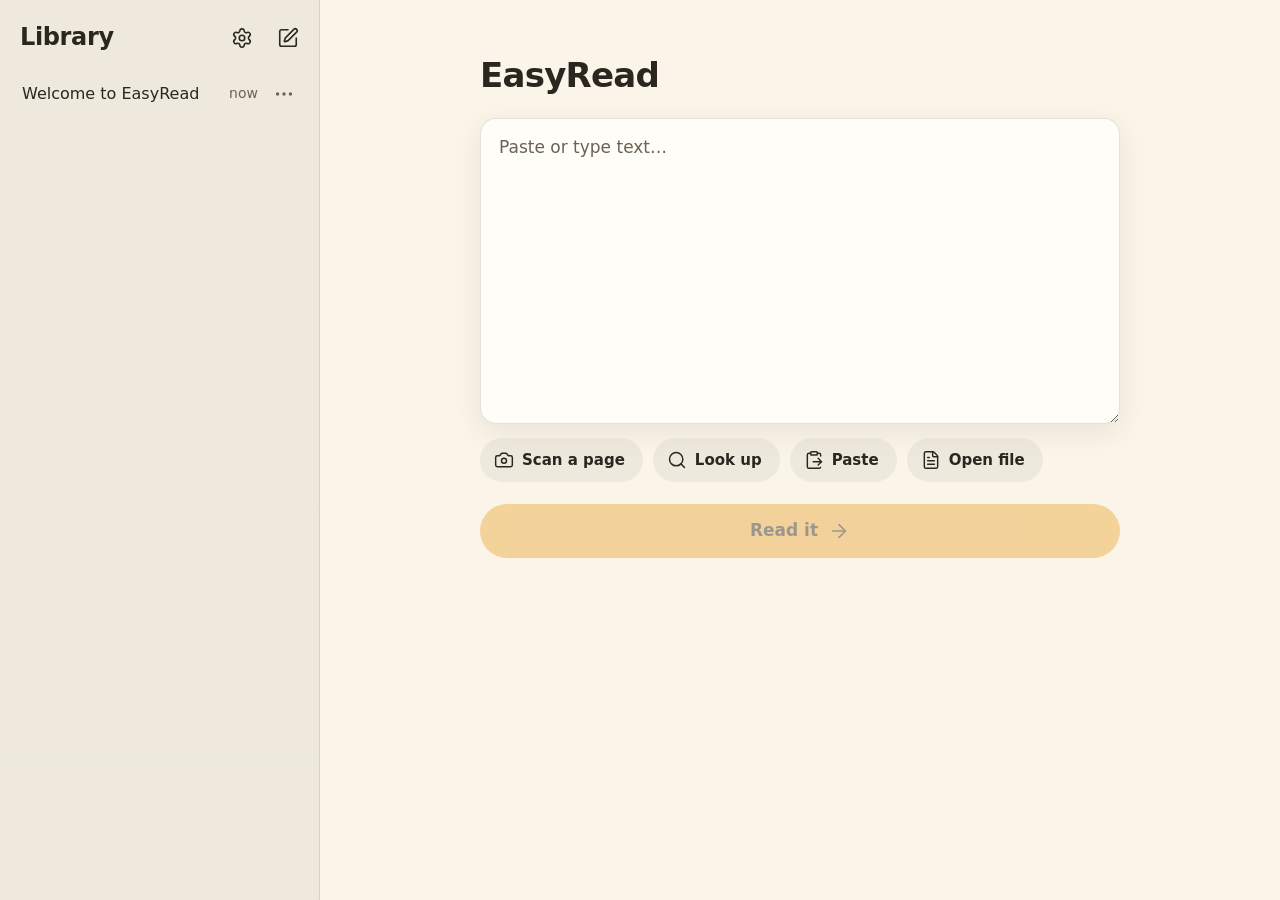
==== commit 5c1c47b1: "Add Scan a page, PDF and Word import, and Wikipedia Look up - Scan a page: take or pick a photo and " ====
--- a/index.html
+++ b/index.html
@@ -29,6 +29,7 @@
         else t = "paper";
       }
       root.setAttribute("data-theme", t);
+      if (s.dyslexiaMode) root.setAttribute("data-dyslexia", "");
     })();
   </script>
   <script type="module" src="js/app.js"></script>
@@ -40,6 +41,8 @@
     <symbol id="i-settings" viewBox="0 0 24 24"><path d="M9.671 4.136a2.34 2.34 0 0 1 4.659 0 2.34 2.34 0 0 0 3.319 1.915 2.34 2.34 0 0 1 2.33 4.033 2.34 2.34 0 0 0 0 3.831 2.34 2.34 0 0 1-2.33 4.033 2.34 2.34 0 0 0-3.319 1.915 2.34 2.34 0 0 1-4.659 0 2.34 2.34 0 0 0-3.32-1.915 2.34 2.34 0 0 1-2.33-4.033 2.34 2.34 0 0 0 0-3.831A2.34 2.34 0 0 1 6.35 6.051a2.34 2.34 0 0 0 3.319-1.915"/><circle cx="12" cy="12" r="3"/></symbol>
     <symbol id="i-paste" viewBox="0 0 24 24"><path d="M11 14h10"/><path d="M16 4h2a2 2 0 0 1 2 2v1.344"/><path d="m17 18 4-4-4-4"/><path d="M8 4H6a2 2 0 0 0-2 2v14a2 2 0 0 0 2 2h12a2 2 0 0 0 1.793-1.113"/><rect x="8" y="2" width="8" height="4" rx="1"/></symbol>
     <symbol id="i-file" viewBox="0 0 24 24"><path d="M6 22a2 2 0 0 1-2-2V4a2 2 0 0 1 2-2h8a2.4 2.4 0 0 1 1.704.706l3.588 3.588A2.4 2.4 0 0 1 20 8v12a2 2 0 0 1-2 2z"/><path d="M14 2v5a1 1 0 0 0 1 1h5"/><path d="M10 9H8"/><path d="M16 13H8"/><path d="M16 17H8"/></symbol>
+    <symbol id="i-camera" viewBox="0 0 24 24"><path d="M13.997 4a2 2 0 0 1 1.76 1.05l.486.9A2 2 0 0 0 18.003 7H20a2 2 0 0 1 2 2v9a2 2 0 0 1-2 2H4a2 2 0 0 1-2-2V9a2 2 0 0 1 2-2h1.997a2 2 0 0 0 1.759-1.048l.489-.904A2 2 0 0 1 10.004 4z"/><circle cx="12" cy="13" r="3"/></symbol>
+    <symbol id="i-search" viewBox="0 0 24 24"><path d="m21 21-4.34-4.34"/><circle cx="11" cy="11" r="8"/></symbol>
     <symbol id="i-arrow-right" viewBox="0 0 24 24"><path d="M5 12h14"/><path d="m12 5 7 7-7 7"/></symbol>
     <symbol id="i-more" viewBox="0 0 24 24"><circle cx="12" cy="12" r="1"/><circle cx="19" cy="12" r="1"/><circle cx="5" cy="12" r="1"/></symbol>
     <symbol id="i-play" viewBox="0 0 24 24"><path d="M5 5a2 2 0 0 1 3.008-1.728l11.997 6.998a2 2 0 0 1 .003 3.458l-12 7A2 2 0 0 1 5 19z"/></symbol>
@@ -77,9 +80,20 @@
             <label for="input" class="visually-hidden">Text to read</label>
             <textarea id="input" placeholder="Paste or type text…" spellcheck="true" autocapitalize="sentences"></textarea>
             <div class="composer-actions">
+              <button class="pill-btn" type="button" id="scan-btn"><svg class="icon"><use href="#i-camera"/></svg>Scan a page</button>
+              <button class="pill-btn" type="button" id="lookup-btn"><svg class="icon"><use href="#i-search"/></svg>Look up</button>
               <button class="pill-btn" type="button" id="paste-btn"><svg class="icon"><use href="#i-paste"/></svg>Paste</button>
               <button class="pill-btn" type="button" id="open-btn"><svg class="icon"><use href="#i-file"/></svg>Open file</button>
-              <input type="file" id="file-input" accept=".txt,text/plain" hidden>
+              <input type="file" id="file-input" accept=".txt,.pdf,.docx,text/plain,application/pdf,application/vnd.openxmlformats-officedocument.wordprocessingml.document,image/*" hidden>
+              <input type="file" id="scan-input" accept="image/*" capture="environment" hidden>
+            </div>
+            <div class="progress-card" id="import-progress" role="status" aria-live="polite" hidden>
+              <div class="progress-text">
+                <span id="import-status"></span>
+                <span class="progress-note" id="import-note"></span>
+              </div>
+              <div class="progress-bar"><span id="import-bar"></span></div>
+              <button class="pill-btn small" type="button" id="import-cancel">Cancel</button>
             </div>
             <button class="primary-btn" type="button" id="read-btn" disabled>Read it<svg class="icon"><use href="#i-arrow-right"/></svg></button>
           </div>
@@ -136,6 +150,13 @@
     </header>
     <div class="sheet-body">
       <div class="look-row">
+        <button class="switch-row" type="button" role="switch" data-dyslexia-switch aria-checked="false">
+          <span class="switch-text"><span class="switch-title">Dyslexia mode</span><span class="switch-sub">OpenDyslexic font and extra-wide spacing everywhere, including buttons and menus</span></span>
+          <span class="switch" aria-hidden="true"></span>
+        </button>
+      </div>
+
+      <div class="look-row">
         <span class="row-label" id="theme-label">Theme</span>
         <div class="swatches" role="group" aria-labelledby="theme-label" id="theme-swatches">
           <button class="swatch-btn" type="button" data-theme-choice="auto" aria-pressed="false"><span class="swatch auto"></span><span class="swatch-label">Auto</span></button>
@@ -184,11 +205,12 @@
           <button type="button" data-value="normal" aria-pressed="false">Normal</button>
           <button type="button" data-value="comfortable" aria-pressed="false">Comfortable</button>
           <button type="button" data-value="wide" aria-pressed="false">Wide</button>
+          <button type="button" data-value="extra" aria-pressed="false">Extra</button>
           <button type="button" data-value="custom" aria-pressed="false">Custom</button>
         </div>
         <div class="custom-spacing" id="custom-spacing" hidden>
           <div class="row-head"><label class="row-label" for="letter-range">Letter and word spacing</label><span class="row-value" id="letter-value"></span></div>
-          <input type="range" id="letter-range" min="0" max="0.12" step="0.01">
+          <input type="range" id="letter-range" min="0" max="0.16" step="0.01">
           <div class="row-head"><label class="row-label" for="line-range">Line spacing</label><span class="row-value" id="line-value"></span></div>
           <input type="range" id="line-range" min="1.5" max="2.2" step="0.05">
         </div>
@@ -234,12 +256,19 @@
     </header>
     <div class="sheet-body">
       <div class="group">
+        <button class="switch-row" type="button" role="switch" data-dyslexia-switch aria-checked="false">
+          <span class="switch-text"><span class="switch-title">Dyslexia mode</span><span class="switch-sub">OpenDyslexic font and extra-wide spacing everywhere, including buttons and menus. Some people find it easier to read.</span></span>
+          <span class="switch" aria-hidden="true"></span>
+        </button>
+      </div>
+      <div class="group">
         <h3>About</h3>
         <p>EasyRead makes reading more comfortable. It shows any text in a calm, easy-to-read layout and can read it aloud, lighting up each sentence as it goes. It is free, has no ads and works without internet after your first visit.</p>
       </div>
       <div class="group">
         <h3>Privacy</h3>
-        <p>Your text never leaves this device. There are no accounts and no tracking.</p>
+        <p>Your text never leaves this device. Scanning a page and opening files also happen on this device. There are no accounts and no tracking.</p>
+        <p>Look up is the one exception: it sends only your search words to Wikipedia.</p>
       </div>
       <div class="group">
         <h3>Better voices</h3>
@@ -258,6 +287,28 @@
         <button class="row-btn danger" type="button" id="delete-all-btn">Delete all saved texts</button>
       </div>
       <p class="credits">Fonts: Lexend, Atkinson Hyperlegible and OpenDyslexic, under the SIL Open Font License. Icons: Lucide, under the ISC license.</p>
+    </div>
+  </section>
+
+  <section class="sheet lookup-sheet" id="lookup-sheet" role="dialog" aria-modal="true" aria-labelledby="lookup-title" hidden>
+    <div class="sheet-grab"><div class="sheet-grabber"></div></div>
+    <header class="sheet-head">
+      <h2 id="lookup-title">Look up a topic</h2>
+      <button class="done-btn" type="button" data-close>Done</button>
+    </header>
+    <div class="sheet-body">
+      <form class="lookup-form" id="lookup-form" role="search">
+        <label for="lookup-input" class="visually-hidden">Topic</label>
+        <input type="search" id="lookup-input" placeholder="Photosynthesis, Ancient Rome…" enterkeyhint="search" autocomplete="off" autocapitalize="sentences">
+        <button class="pill-btn go" type="submit" aria-label="Search"><svg class="icon"><use href="#i-search"/></svg></button>
+      </form>
+      <button class="switch-row lookup-simple" type="button" role="switch" id="simple-switch" aria-checked="true">
+        <span class="switch-text"><span class="switch-title">Simpler English</span><span class="switch-sub">Articles written with easier words and shorter sentences</span></span>
+        <span class="switch" aria-hidden="true"></span>
+      </button>
+      <p class="lookup-status" id="lookup-status" role="status" aria-live="polite"></p>
+      <ul class="lookup-results" id="lookup-results"></ul>
+      <p class="credits">Articles come from Wikipedia. Only your search words are sent. You can also copy a Wikipedia link and tap Paste.</p>
     </div>
   </section>
 
--- a/styles.css
+++ b/styles.css
@@ -184,6 +184,26 @@
 
 /* Custom tint: settings.js sets the same properties inline on <html>. */
 
+/* Dyslexia mode: the whole interface uses OpenDyslexic with wide spacing. */
+:root[data-dyslexia] {
+  --ui-font: "OpenDyslexic", var(--sys-font);
+}
+
+:root[data-dyslexia] body {
+  line-height: 1.5;
+  letter-spacing: 0.06em;
+  word-spacing: 0.2em;
+}
+
+:root[data-dyslexia] :is(.large-title, .sidebar-title, .section-title) {
+  letter-spacing: 0.02em;
+}
+
+:root[data-dyslexia] .swatch-label {
+  font-size: 0.6875rem;
+  letter-spacing: 0;
+}
+
 /* ---------- Base ---------- */
 
 *,
@@ -383,6 +403,71 @@
 
 .pill-btn .icon { width: 20px; height: 20px; }
 .pill-btn:active { background: var(--fill-strong); }
+
+.pill-btn.small {
+  min-height: 40px;
+  padding: 0 16px;
+  font-size: 0.875rem;
+}
+
+/* Progress while reading a photo or file */
+
+.progress-card {
+  display: flex;
+  flex-wrap: wrap;
+  align-items: center;
+  gap: 10px 14px;
+  margin: -8px 0 22px;
+  padding: 14px 16px;
+  border-radius: var(--radius-card);
+  background: var(--surface-solid);
+  box-shadow: var(--shadow);
+}
+
+.progress-text {
+  display: flex;
+  flex: 1 1 180px;
+  flex-direction: column;
+  gap: 2px;
+  font-size: 0.9375rem;
+  font-weight: 500;
+}
+
+.progress-note {
+  color: var(--muted);
+  font-size: 0.8125rem;
+  font-weight: 400;
+}
+
+.progress-note:empty { display: none; }
+
+.progress-bar {
+  order: 3;
+  flex: 1 0 100%;
+  height: 6px;
+  overflow: hidden;
+  border-radius: 3px;
+  background: var(--fill-strong);
+}
+
+.progress-bar span {
+  display: block;
+  width: 0;
+  height: 100%;
+  border-radius: 3px;
+  background: var(--accent);
+  transition: width 200ms linear;
+}
+
+.progress-card.indeterminate .progress-bar span {
+  width: 35%;
+  animation: progress-slide 1.2s ease-in-out infinite;
+}
+
+@keyframes progress-slide {
+  from { transform: translateX(-100%); }
+  to { transform: translateX(300%); }
+}
 
 .primary-btn {
   display: flex;
@@ -578,6 +663,18 @@
 }
 
 .page p { margin: 0 0 1.2em; }
+
+.page .source {
+  margin-top: 2.4em;
+  color: var(--muted);
+  font-family: var(--ui-font);
+  font-size: 0.875rem;
+  line-height: 1.5;
+  letter-spacing: normal;
+  word-spacing: normal;
+}
+
+.page .source a { color: inherit; font-weight: 600; }
 .page p.tight { margin-bottom: 0.35em; }
 
 .s {
@@ -668,19 +765,24 @@
 
 .player {
   position: absolute;
-  left: 50%;
+  left: 0;
+  right: 0;
   bottom: calc(var(--safe-b) + 16px);
   z-index: 30;
   display: flex;
+  flex-wrap: wrap;
   align-items: center;
+  justify-content: center;
   gap: 6px;
+  width: max-content;
+  max-width: calc(100% - 16px);
+  margin: 0 auto;
   padding: 6px;
-  border-radius: 999px;
+  border-radius: 34px;
   background: var(--surface);
   -webkit-backdrop-filter: blur(20px) saturate(180%);
   backdrop-filter: blur(20px) saturate(180%);
   box-shadow: var(--shadow), 0 0 0 1px var(--separator);
-  transform: translateX(-50%);
   transition: opacity var(--dur) var(--ease), transform var(--dur) var(--ease);
 }
 
@@ -750,9 +852,11 @@
 .reader.focus .player,
 .reader.focus .chip {
   opacity: 0;
-  transform: translate(-50%, 8px);
   pointer-events: none;
 }
+
+.reader.focus .player { transform: translateY(8px); }
+.reader.focus .chip { transform: translate(-50%, 8px); }
 
 /* ---------- Sheets ---------- */
 
@@ -1085,15 +1189,16 @@
 
 .switch-row {
   display: flex;
+  flex-wrap: wrap; /* at very large zoom the switch drops below the text */
   align-items: center;
   justify-content: space-between;
-  gap: 16px;
+  gap: 8px 16px;
   width: 100%;
   min-height: 44px;
   text-align: left;
 }
 
-.switch-row .switch-text { display: flex; flex-direction: column; gap: 2px; }
+.switch-row .switch-text { display: flex; flex: 1 1 0; flex-direction: column; gap: 2px; }
 .switch-row .switch-title { font-weight: 500; }
 .switch-row .switch-sub { color: var(--muted); font-size: 0.8125rem; line-height: 1.35; }
 
@@ -1159,6 +1264,89 @@
   color: var(--muted);
   font-size: 0.8125rem;
   line-height: 1.4;
+}
+
+/* Look up sheet */
+
+.lookup-sheet { max-height: min(90vh, 820px); max-height: min(90dvh, 820px); }
+
+.lookup-form {
+  display: flex;
+  gap: 8px;
+  margin: 6px 0 12px;
+}
+
+.lookup-form input {
+  flex: 1;
+  min-width: 0;
+  min-height: 48px;
+  padding: 0 16px;
+  border: 1px solid var(--separator);
+  border-radius: 999px;
+  background: var(--field);
+  font-size: max(16px, 1.0625rem);
+  -webkit-appearance: none;
+  appearance: none;
+}
+
+.lookup-form input:focus { outline: none; border-color: var(--text); }
+
+.lookup-form .go {
+  width: 48px;
+  min-height: 48px;
+  padding: 0;
+  justify-content: center;
+  background: var(--accent);
+  color: var(--on-accent);
+}
+
+.lookup-simple { padding: 4px 0 8px; }
+
+.lookup-status {
+  margin: 8px 0;
+  color: var(--muted);
+  font-size: 0.9375rem;
+}
+
+.lookup-status:empty { display: none; }
+
+.lookup-results {
+  margin: 0 0 14px;
+  padding: 0;
+  overflow: hidden;
+  border-radius: var(--radius-card);
+  background: var(--surface-solid);
+  list-style: none;
+}
+
+.lookup-results:empty { display: none; }
+
+.lookup-results li + li { box-shadow: 0 -1px 0 var(--separator); }
+
+.lookup-results button {
+  display: block;
+  width: 100%;
+  min-height: 56px;
+  padding: 12px 16px;
+  text-align: left;
+}
+
+.lookup-results button:active { background: var(--fill); }
+
+.result-title {
+  display: block;
+  font-weight: 600;
+}
+
+.result-snippet {
+  display: -webkit-box;
+  margin-top: 2px;
+  overflow: hidden;
+  color: var(--muted);
+  font-size: 0.875rem;
+  line-height: 1.4;
+  -webkit-line-clamp: 2;
+  -webkit-box-orient: vertical;
 }
 
 /* Settings sheet */
@@ -1384,7 +1572,8 @@
 
   .look-sheet.open { opacity: 1; transform: none; }
 
-  .settings-sheet {
+  .settings-sheet,
+  .lookup-sheet {
     left: 50%;
     right: auto;
     bottom: auto;
@@ -1398,10 +1587,20 @@
     transform: translate(-50%, -48%) scale(0.98);
   }
 
-  .settings-sheet.open { opacity: 1; transform: translate(-50%, -50%); }
+  .settings-sheet.open,
+  .lookup-sheet.open { opacity: 1; transform: translate(-50%, -50%); }
 
   .sheet-grab { display: none; }
   .sheet-head { padding-top: 10px; }
+}
+
+/* ---------- Very narrow screens (small phones, or 200% zoom) ---------- */
+
+@media (max-width: 340px) {
+  .player { gap: 2px; padding: 4px; }
+  .player-btn { width: 44px; height: 44px; }
+  .player-btn.play { width: 48px; height: 48px; }
+  .speed-btn { min-width: 44px; margin: 0; padding: 0 8px; }
 }
 
 /* ---------- Reduced motion ---------- */
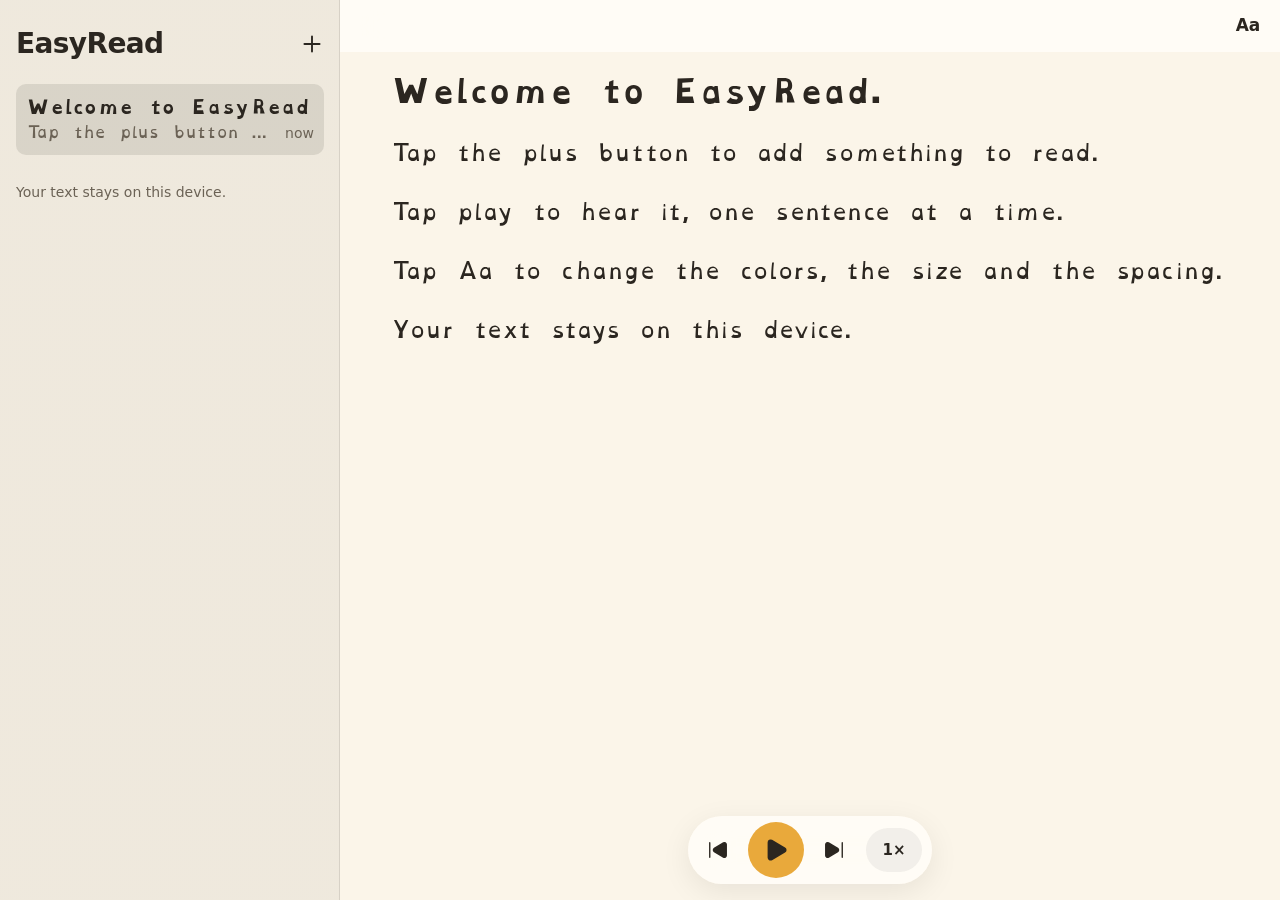
==== commit d9a33bef: "Move to the v3 guide: audit, cuts, and Phase 1 Cut from v1 (per the v3 guide): Settings screen, cust" ====
--- a/index.html
+++ b/index.html
@@ -4,189 +4,146 @@
   <meta charset="utf-8">
   <meta name="viewport" content="width=device-width, initial-scale=1, viewport-fit=cover">
   <meta name="theme-color" content="#FBF5E9">
-  <meta name="description" content="EasyRead makes reading more comfortable. Paste any text to see it in a calm layout and hear it read aloud.">
+  <title>EasyRead</title>
+  <meta name="description" content="Makes reading more comfortable. Free, private, works offline.">
+  <meta property="og:type" content="website">
+  <meta property="og:title" content="EasyRead">
+  <meta property="og:description" content="Makes reading more comfortable. Free, private, works offline.">
+  <meta property="og:url" content="https://ljkarpati.github.io/Easy-Read/">
+  <meta property="og:image" content="https://ljkarpati.github.io/Easy-Read/og-image.png">
+  <meta property="og:image:width" content="1200">
+  <meta property="og:image:height" content="630">
+  <meta property="og:image:alt" content="The EasyRead icon and name on a cream background">
+  <meta name="twitter:card" content="summary_large_image">
+  <meta name="twitter:title" content="EasyRead">
+  <meta name="twitter:description" content="Makes reading more comfortable. Free, private, works offline.">
+  <meta name="twitter:image" content="https://ljkarpati.github.io/Easy-Read/og-image.png">
   <meta name="mobile-web-app-capable" content="yes">
   <meta name="apple-mobile-web-app-capable" content="yes">
   <meta name="apple-mobile-web-app-title" content="EasyRead">
   <meta name="apple-mobile-web-app-status-bar-style" content="default">
-  <title>EasyRead</title>
-  <link rel="manifest" href="manifest.webmanifest">
-  <link rel="icon" href="icons/favicon.svg" type="image/svg+xml">
-  <link rel="icon" href="icons/favicon-32.png" sizes="32x32" type="image/png">
-  <link rel="apple-touch-icon" href="icons/apple-touch-icon.png">
-  <link rel="preload" href="fonts/lexend-latin-400-normal.woff2" as="font" type="font/woff2" crossorigin>
-  <link rel="stylesheet" href="styles.css">
+  <link rel="manifest" href="./manifest.webmanifest">
+  <link rel="icon" href="./icons/favicon.svg" type="image/svg+xml">
+  <link rel="icon" href="./icons/favicon-32.png" sizes="32x32" type="image/png">
+  <link rel="apple-touch-icon" href="./icons/apple-touch-icon.png">
+  <link rel="preload" href="./fonts/opendyslexic-latin-400-normal.woff2" as="font" type="font/woff2" crossorigin>
+  <link rel="stylesheet" href="./styles.css">
   <script>
     // Apply the saved theme before the first paint so there is no flash.
     (function () {
       var s = {};
       try { s = JSON.parse(localStorage.getItem("easyread.settings") || "{}") || {}; } catch (e) {}
-      var root = document.documentElement;
-      var t = s.theme || "auto";
-      if (t === "auto") t = window.matchMedia && matchMedia("(prefers-color-scheme: dark)").matches ? "dusk" : "paper";
-      if (t === "custom") {
-        if (s.customVars) { for (var k in s.customVars) root.style.setProperty(k, s.customVars[k]); }
-        else t = "paper";
+      var t = s.theme;
+      if (["paper", "sky", "dusk", "night"].indexOf(t) < 0) {
+        t = window.matchMedia && matchMedia("(prefers-color-scheme: dark)").matches ? "dusk" : "paper";
       }
-      root.setAttribute("data-theme", t);
-      if (s.dyslexiaMode) root.setAttribute("data-dyslexia", "");
+      document.documentElement.setAttribute("data-theme", t);
     })();
   </script>
-  <script type="module" src="js/app.js"></script>
+  <script type="module" src="./js/app.js"></script>
 </head>
 <body>
   <svg width="0" height="0" style="position:absolute" aria-hidden="true" focusable="false">
     <!-- Icons from Lucide (ISC license, lucide.dev) -->
     <symbol id="i-chevron-left" viewBox="0 0 24 24"><path d="m15 18-6-6 6-6"/></symbol>
-    <symbol id="i-settings" viewBox="0 0 24 24"><path d="M9.671 4.136a2.34 2.34 0 0 1 4.659 0 2.34 2.34 0 0 0 3.319 1.915 2.34 2.34 0 0 1 2.33 4.033 2.34 2.34 0 0 0 0 3.831 2.34 2.34 0 0 1-2.33 4.033 2.34 2.34 0 0 0-3.319 1.915 2.34 2.34 0 0 1-4.659 0 2.34 2.34 0 0 0-3.32-1.915 2.34 2.34 0 0 1-2.33-4.033 2.34 2.34 0 0 0 0-3.831A2.34 2.34 0 0 1 6.35 6.051a2.34 2.34 0 0 0 3.319-1.915"/><circle cx="12" cy="12" r="3"/></symbol>
+    <symbol id="i-plus" viewBox="0 0 24 24"><path d="M5 12h14"/><path d="M12 5v14"/></symbol>
     <symbol id="i-paste" viewBox="0 0 24 24"><path d="M11 14h10"/><path d="M16 4h2a2 2 0 0 1 2 2v1.344"/><path d="m17 18 4-4-4-4"/><path d="M8 4H6a2 2 0 0 0-2 2v14a2 2 0 0 0 2 2h12a2 2 0 0 0 1.793-1.113"/><rect x="8" y="2" width="8" height="4" rx="1"/></symbol>
     <symbol id="i-file" viewBox="0 0 24 24"><path d="M6 22a2 2 0 0 1-2-2V4a2 2 0 0 1 2-2h8a2.4 2.4 0 0 1 1.704.706l3.588 3.588A2.4 2.4 0 0 1 20 8v12a2 2 0 0 1-2 2z"/><path d="M14 2v5a1 1 0 0 0 1 1h5"/><path d="M10 9H8"/><path d="M16 13H8"/><path d="M16 17H8"/></symbol>
-    <symbol id="i-camera" viewBox="0 0 24 24"><path d="M13.997 4a2 2 0 0 1 1.76 1.05l.486.9A2 2 0 0 0 18.003 7H20a2 2 0 0 1 2 2v9a2 2 0 0 1-2 2H4a2 2 0 0 1-2-2V9a2 2 0 0 1 2-2h1.997a2 2 0 0 0 1.759-1.048l.489-.904A2 2 0 0 1 10.004 4z"/><circle cx="12" cy="13" r="3"/></symbol>
-    <symbol id="i-search" viewBox="0 0 24 24"><path d="m21 21-4.34-4.34"/><circle cx="11" cy="11" r="8"/></symbol>
-    <symbol id="i-arrow-right" viewBox="0 0 24 24"><path d="M5 12h14"/><path d="m12 5 7 7-7 7"/></symbol>
-    <symbol id="i-more" viewBox="0 0 24 24"><circle cx="12" cy="12" r="1"/><circle cx="19" cy="12" r="1"/><circle cx="5" cy="12" r="1"/></symbol>
     <symbol id="i-play" viewBox="0 0 24 24"><path d="M5 5a2 2 0 0 1 3.008-1.728l11.997 6.998a2 2 0 0 1 .003 3.458l-12 7A2 2 0 0 1 5 19z"/></symbol>
     <symbol id="i-pause" viewBox="0 0 24 24"><rect x="14" y="3" width="5" height="18" rx="1"/><rect x="5" y="3" width="5" height="18" rx="1"/></symbol>
     <symbol id="i-skip-back" viewBox="0 0 24 24"><path d="M17.971 4.285A2 2 0 0 1 21 6v12a2 2 0 0 1-3.029 1.715l-9.997-5.998a2 2 0 0 1-.003-3.432z"/><path d="M3 20V4"/></symbol>
     <symbol id="i-skip-forward" viewBox="0 0 24 24"><path d="M21 4v16"/><path d="M6.029 4.285A2 2 0 0 0 3 6v12a2 2 0 0 0 3.029 1.715l9.997-5.998a2 2 0 0 0 .003-3.432z"/></symbol>
-    <symbol id="i-sidebar" viewBox="0 0 24 24"><rect width="18" height="18" x="3" y="3" rx="2"/><path d="M9 3v18"/></symbol>
-    <symbol id="i-plus" viewBox="0 0 24 24"><path d="M5 12h14"/><path d="M12 5v14"/></symbol>
-    <symbol id="i-compose" viewBox="0 0 24 24"><path d="M12 3H5a2 2 0 0 0-2 2v14a2 2 0 0 0 2 2h14a2 2 0 0 0 2-2v-7"/><path d="M18.375 2.625a1 1 0 0 1 3 3l-9.013 9.014a2 2 0 0 1-.853.505l-2.873.84a.5.5 0 0 1-.62-.62l.84-2.873a2 2 0 0 1 .506-.852z"/></symbol>
     <symbol id="i-grip" viewBox="0 0 24 24"><circle cx="12" cy="9" r="1"/><circle cx="19" cy="9" r="1"/><circle cx="5" cy="9" r="1"/><circle cx="12" cy="15" r="1"/><circle cx="19" cy="15" r="1"/><circle cx="5" cy="15" r="1"/></symbol>
-    <symbol id="i-pencil" viewBox="0 0 24 24"><path d="M21.174 6.812a1 1 0 0 0-3.986-3.987L3.842 16.174a2 2 0 0 0-.5.83l-1.321 4.352a.5.5 0 0 0 .623.622l4.353-1.32a2 2 0 0 0 .83-.497z"/><path d="m15 5 4 4"/></symbol>
-    <symbol id="i-trash" viewBox="0 0 24 24"><path d="M10 11v6"/><path d="M14 11v6"/><path d="M19 6v14a2 2 0 0 1-2 2H7a2 2 0 0 1-2-2V6"/><path d="M3 6h18"/><path d="M8 6V4a2 2 0 0 1 2-2h4a2 2 0 0 1 2 2v2"/></symbol>
+    <symbol id="i-copy" viewBox="0 0 24 24"><rect width="14" height="14" x="8" y="8" rx="2" ry="2"/><path d="M4 16c-1.1 0-2-.9-2-2V4c0-1.1.9-2 2-2h10c1.1 0 2 .9 2 2"/></symbol>
   </svg>
 
   <div class="app" id="app">
-    <aside class="sidebar" id="sidebar" aria-label="Library">
-      <header class="sidebar-head">
-        <h2 class="sidebar-title">Library</h2>
-        <button class="icon-btn" type="button" data-action="settings" aria-label="Settings"><svg class="icon"><use href="#i-settings"/></svg></button>
-        <button class="icon-btn" type="button" data-action="new" aria-label="New text"><svg class="icon"><use href="#i-compose"/></svg></button>
+    <section class="view library" id="library" aria-label="Library">
+      <header class="library-head">
+        <h1 class="large-title">EasyRead</h1>
+        <button class="icon-btn" type="button" id="new-btn" aria-label="New text" aria-haspopup="dialog"><svg class="icon"><use href="#i-plus"/></svg></button>
       </header>
-      <ul class="doc-list" id="sidebar-list"></ul>
-      <p class="empty" id="sidebar-empty" hidden>Texts you read will appear here.</p>
-    </aside>
+      <ul class="doc-list" id="doc-list"></ul>
+      <div class="empty" id="empty" hidden>
+        <p>Paste something to read.</p>
+        <button class="big-btn" type="button" id="empty-paste"><svg class="icon"><use href="#i-paste"/></svg>Paste</button>
+      </div>
+      <p class="library-foot">Your text stays on this device.</p>
+    </section>
 
-    <main class="pane">
-      <section class="view home" id="home" aria-label="Home">
-        <div class="home-inner">
-          <header class="home-head">
-            <h1 class="large-title">EasyRead</h1>
-            <button class="icon-btn" type="button" data-action="settings" aria-label="Settings"><svg class="icon"><use href="#i-settings"/></svg></button>
-          </header>
+    <section class="view reader" id="reader" aria-label="Reader" hidden>
+      <header class="topbar" id="topbar">
+        <button class="icon-btn back" type="button" id="back-btn" aria-label="Library"><svg class="icon"><use href="#i-chevron-left"/></svg></button>
+        <p class="topbar-title" id="bar-title" aria-hidden="true"></p>
+        <button class="aa-btn" type="button" id="aa-btn" aria-label="Text and voice" aria-haspopup="dialog" aria-expanded="false">Aa</button>
+      </header>
 
-          <div class="composer">
-            <label for="input" class="visually-hidden">Text to read</label>
-            <textarea id="input" placeholder="Paste or type text…" spellcheck="true" autocapitalize="sentences"></textarea>
-            <div class="composer-actions">
-              <button class="pill-btn" type="button" id="scan-btn"><svg class="icon"><use href="#i-camera"/></svg>Scan a page</button>
-              <button class="pill-btn" type="button" id="lookup-btn"><svg class="icon"><use href="#i-search"/></svg>Look up</button>
-              <button class="pill-btn" type="button" id="paste-btn"><svg class="icon"><use href="#i-paste"/></svg>Paste</button>
-              <button class="pill-btn" type="button" id="open-btn"><svg class="icon"><use href="#i-file"/></svg>Open file</button>
-              <input type="file" id="file-input" accept=".txt,.pdf,.docx,text/plain,application/pdf,application/vnd.openxmlformats-officedocument.wordprocessingml.document,image/*" hidden>
-              <input type="file" id="scan-input" accept="image/*" capture="environment" hidden>
-            </div>
-            <div class="progress-card" id="import-progress" role="status" aria-live="polite" hidden>
-              <div class="progress-text">
-                <span id="import-status"></span>
-                <span class="progress-note" id="import-note"></span>
-              </div>
-              <div class="progress-bar"><span id="import-bar"></span></div>
-              <button class="pill-btn small" type="button" id="import-cancel">Cancel</button>
-            </div>
-            <button class="primary-btn" type="button" id="read-btn" disabled>Read it<svg class="icon"><use href="#i-arrow-right"/></svg></button>
-          </div>
+      <div class="reader-scroll" id="scroller">
+        <article class="page" id="page"></article>
+      </div>
 
-          <section class="recent" aria-labelledby="recent-title">
-            <h2 class="section-title" id="recent-title">Recent</h2>
-            <ul class="doc-list" id="home-list"></ul>
-            <p class="empty" id="home-empty" hidden>Texts you read will appear here.</p>
-          </section>
-        </div>
-      </section>
+      <div class="ruler" id="ruler" hidden>
+        <div class="ruler-mask top"></div>
+        <div class="ruler-mask bottom"></div>
+        <div class="ruler-handle" id="ruler-handle" aria-hidden="true"><svg class="icon"><use href="#i-grip"/></svg></div>
+      </div>
 
-      <section class="view reader" id="reader" aria-label="Reader" hidden>
-        <header class="topbar" id="topbar">
-          <div class="topbar-left">
-            <button class="nav-btn back" type="button" id="back-btn"><svg class="icon"><use href="#i-chevron-left"/></svg>Library</button>
-            <button class="icon-btn sidebar-toggle" type="button" id="sidebar-btn" aria-label="Hide library" aria-expanded="true"><svg class="icon"><use href="#i-sidebar"/></svg></button>
-          </div>
-          <h1 class="topbar-title" id="doc-title"></h1>
-          <div class="topbar-right">
-            <button class="aa-btn" type="button" id="aa-btn" aria-label="Look and voice" aria-haspopup="dialog" aria-expanded="false">Aa</button>
-          </div>
-        </header>
+      <button class="chip" type="button" id="back-chip" hidden>Back to reading</button>
 
-        <div class="reader-scroll" id="scroller">
-          <article class="page" id="page"></article>
-        </div>
-
-        <div class="ruler" id="ruler" hidden>
-          <div class="ruler-mask top"></div>
-          <div class="ruler-mask bottom"></div>
-          <div class="ruler-handle" id="ruler-handle" aria-hidden="true"><svg class="icon"><use href="#i-grip"/></svg></div>
-        </div>
-
-        <button class="chip" type="button" id="back-chip" hidden>Back to reading</button>
-
+      <div class="player-area">
         <div class="player" id="player" role="group" aria-label="Read aloud">
           <button class="player-btn" type="button" id="prev-btn" aria-label="Previous sentence"><svg class="icon filled"><use href="#i-skip-back"/></svg></button>
           <button class="player-btn play" type="button" id="play-btn" aria-label="Play"><svg class="icon filled"><use href="#i-play"/></svg></button>
           <button class="player-btn" type="button" id="next-btn" aria-label="Next sentence"><svg class="icon filled"><use href="#i-skip-forward"/></svg></button>
-          <button class="speed-btn" type="button" id="speed-btn" aria-label="Speed 1.0 times">1.0×</button>
+          <button class="speed-btn" type="button" id="speed-btn" aria-label="Speed 1 times">1×</button>
         </div>
-      </section>
-    </main>
+        <div class="no-voice" id="no-voice" hidden>
+          <p>For read-aloud, open in Safari or Chrome.</p>
+          <button class="pill-btn small" type="button" id="copy-link"><svg class="icon"><use href="#i-copy"/></svg>Copy link</button>
+        </div>
+      </div>
+    </section>
   </div>
 
   <div class="backdrop" id="backdrop" hidden></div>
 
+  <section class="sheet new-sheet" id="new-sheet" role="dialog" aria-modal="true" aria-label="New text" hidden>
+    <header class="sheet-bar">
+      <button class="bar-btn" type="button" id="new-cancel">Cancel</button>
+      <button class="bar-btn strong" type="button" id="new-read" disabled>Read</button>
+    </header>
+    <label for="new-text" class="visually-hidden">Text to read</label>
+    <textarea id="new-text" placeholder="Paste or type text" spellcheck="true" autocapitalize="sentences"></textarea>
+    <div class="new-actions">
+      <button class="pill-btn" type="button" id="new-paste"><svg class="icon"><use href="#i-paste"/></svg>Paste</button>
+      <button class="pill-btn" type="button" id="new-open"><svg class="icon"><use href="#i-file"/></svg>Open .txt</button>
+      <input type="file" id="file-input" accept=".txt,text/plain" hidden>
+    </div>
+  </section>
+
   <section class="sheet look-sheet" id="look-sheet" role="dialog" aria-modal="true" aria-labelledby="look-title" hidden>
     <div class="sheet-grab"><div class="sheet-grabber"></div></div>
     <header class="sheet-head">
-      <h2 id="look-title">Look</h2>
-      <button class="done-btn" type="button" data-close>Done</button>
+      <h2 id="look-title">Text and voice</h2>
+      <button class="bar-btn strong" type="button" data-close>Done</button>
     </header>
     <div class="sheet-body">
-      <div class="look-row">
-        <button class="switch-row" type="button" role="switch" data-dyslexia-switch aria-checked="false">
-          <span class="switch-text"><span class="switch-title">Dyslexia mode</span><span class="switch-sub">OpenDyslexic font and extra-wide spacing everywhere, including buttons and menus</span></span>
-          <span class="switch" aria-hidden="true"></span>
-        </button>
-      </div>
-
       <div class="look-row">
         <span class="row-label" id="theme-label">Theme</span>
         <div class="swatches" role="group" aria-labelledby="theme-label" id="theme-swatches">
           <button class="swatch-btn" type="button" data-theme-choice="auto" aria-pressed="false"><span class="swatch auto"></span><span class="swatch-label">Auto</span></button>
           <button class="swatch-btn" type="button" data-theme-choice="paper" aria-pressed="false"><span class="swatch" style="background:#FBF5E9;color:#2B2620">Aa</span><span class="swatch-label">Paper</span></button>
-          <button class="swatch-btn" type="button" data-theme-choice="clear" aria-pressed="false"><span class="swatch" style="background:#F7F7F4;color:#26262A">Aa</span><span class="swatch-label">Clear</span></button>
           <button class="swatch-btn" type="button" data-theme-choice="sky" aria-pressed="false"><span class="swatch" style="background:#EAF2F8;color:#1E2A35">Aa</span><span class="swatch-label">Sky</span></button>
-          <button class="swatch-btn" type="button" data-theme-choice="dusk" aria-pressed="false"><span class="swatch" style="background:#1F2023;color:#E6E2DA">Aa</span><span class="swatch-label">Dusk</span></button>
+          <button class="swatch-btn" type="button" data-theme-choice="dusk" aria-pressed="false"><span class="swatch" style="background:#1F2023;color:#E6E2DA">Aa</span><span class="swatch-label">Dark</span></button>
           <button class="swatch-btn" type="button" data-theme-choice="night" aria-pressed="false"><span class="swatch" style="background:#17140F;color:#D9CBB3">Aa</span><span class="swatch-label">Night</span></button>
-          <button class="swatch-btn" type="button" data-theme-choice="custom" aria-pressed="false" aria-label="Custom tint"><span class="swatch add" id="custom-swatch"><svg class="icon"><use href="#i-plus"/></svg></span><span class="swatch-label">Tint</span></button>
-        </div>
-        <div class="tint-panel" id="tint-panel" hidden>
-          <div class="tint-row" role="group" aria-label="Suggested tints" id="tint-suggestions">
-            <button class="tint-chip" type="button" data-tint="#FFF6D6" style="background:#FFF6D6" aria-label="Butter" aria-pressed="false"></button>
-            <button class="tint-chip" type="button" data-tint="#FCE9D2" style="background:#FCE9D2" aria-label="Apricot" aria-pressed="false"></button>
-            <button class="tint-chip" type="button" data-tint="#E3ECF6" style="background:#E3ECF6" aria-label="Mist" aria-pressed="false"></button>
-            <button class="tint-chip" type="button" data-tint="#ECEAE5" style="background:#ECEAE5" aria-label="Stone" aria-pressed="false"></button>
-            <button class="tint-chip" type="button" data-tint="#26303D" style="background:#26303D" aria-label="Slate" aria-pressed="false"></button>
-            <label class="color-pick"><input type="color" id="tint-input" value="#E3ECF6" aria-label="Pick any background color">Any color</label>
-          </div>
-          <p class="tint-note" id="tint-note" role="status"></p>
         </div>
       </div>
 
       <div class="look-row">
         <span class="row-label" id="font-label">Font</span>
         <div class="seg" role="group" aria-labelledby="font-label" data-setting="font">
-          <button type="button" data-value="lexend" aria-pressed="false">Lexend</button>
-          <button type="button" data-value="atkinson" aria-pressed="false">Atkinson</button>
-          <button type="button" data-value="opendyslexic" aria-pressed="false">OpenDyslexic</button>
-          <button type="button" data-value="system" aria-pressed="false">System</button>
+          <button type="button" data-value="dyslexic" aria-pressed="false">Dyslexic</button>
+          <button type="button" data-value="standard" aria-pressed="false">Standard</button>
         </div>
       </div>
 
@@ -194,7 +151,7 @@
         <div class="row-head"><label class="row-label" for="size-range">Size</label><span class="row-value" id="size-value"></span></div>
         <div class="slider-row">
           <span class="a-small" aria-hidden="true">A</span>
-          <input type="range" id="size-range" min="16" max="34" step="1">
+          <input type="range" id="size-range" min="15" max="33" step="2">
           <span class="a-large" aria-hidden="true">A</span>
         </div>
       </div>
@@ -203,31 +160,13 @@
         <span class="row-label" id="spacing-label">Spacing</span>
         <div class="seg" role="group" aria-labelledby="spacing-label" data-setting="spacing">
           <button type="button" data-value="normal" aria-pressed="false">Normal</button>
-          <button type="button" data-value="comfortable" aria-pressed="false">Comfortable</button>
-          <button type="button" data-value="wide" aria-pressed="false">Wide</button>
-          <button type="button" data-value="extra" aria-pressed="false">Extra</button>
-          <button type="button" data-value="custom" aria-pressed="false">Custom</button>
-        </div>
-        <div class="custom-spacing" id="custom-spacing" hidden>
-          <div class="row-head"><label class="row-label" for="letter-range">Letter and word spacing</label><span class="row-value" id="letter-value"></span></div>
-          <input type="range" id="letter-range" min="0" max="0.16" step="0.01">
-          <div class="row-head"><label class="row-label" for="line-range">Line spacing</label><span class="row-value" id="line-value"></span></div>
-          <input type="range" id="line-range" min="1.5" max="2.2" step="0.05">
-        </div>
-      </div>
-
-      <div class="look-row">
-        <span class="row-label" id="width-label">Line width</span>
-        <div class="seg" role="group" aria-labelledby="width-label" data-setting="width">
-          <button type="button" data-value="narrow" aria-pressed="false">Narrow</button>
-          <button type="button" data-value="medium" aria-pressed="false">Medium</button>
           <button type="button" data-value="wide" aria-pressed="false">Wide</button>
         </div>
       </div>
 
       <div class="look-row">
         <button class="switch-row" type="button" role="switch" id="ruler-switch" aria-checked="false">
-          <span class="switch-text"><span class="switch-title">Reading ruler</span><span class="switch-sub">Dims the lines above and below</span></span>
+          <span class="switch-text"><span class="switch-title">Line focus</span></span>
           <span class="switch" aria-hidden="true"></span>
         </button>
       </div>
@@ -238,99 +177,10 @@
           <select id="voice-select"></select>
           <svg class="icon"><use href="#i-chevron-left"/></svg>
         </span>
-        <p class="hint" id="voice-hint" hidden></p>
-      </div>
-
-      <div class="look-row">
-        <div class="row-head"><label class="row-label" for="rate-range">Speed</label><span class="row-value" id="rate-value"></span></div>
-        <input type="range" id="rate-range" min="0.6" max="1.6" step="0.1">
       </div>
     </div>
   </section>
 
-  <section class="sheet settings-sheet" id="settings-sheet" role="dialog" aria-modal="true" aria-labelledby="settings-title" hidden>
-    <div class="sheet-grab"><div class="sheet-grabber"></div></div>
-    <header class="sheet-head">
-      <h2 id="settings-title">Settings</h2>
-      <button class="done-btn" type="button" data-close>Done</button>
-    </header>
-    <div class="sheet-body">
-      <div class="group">
-        <button class="switch-row" type="button" role="switch" data-dyslexia-switch aria-checked="false">
-          <span class="switch-text"><span class="switch-title">Dyslexia mode</span><span class="switch-sub">OpenDyslexic font and extra-wide spacing everywhere, including buttons and menus. Some people find it easier to read.</span></span>
-          <span class="switch" aria-hidden="true"></span>
-        </button>
-      </div>
-      <div class="group">
-        <h3>About</h3>
-        <p>EasyRead makes reading more comfortable. It shows any text in a calm, easy-to-read layout and can read it aloud, lighting up each sentence as it goes. It is free, has no ads and works without internet after your first visit.</p>
-      </div>
-      <div class="group">
-        <h3>Privacy</h3>
-        <p>Your text never leaves this device. Scanning a page and opening files also happen on this device. There are no accounts and no tracking.</p>
-        <p>Look up is the one exception: it sends only your search words to Wikipedia.</p>
-      </div>
-      <div class="group">
-        <h3>Better voices</h3>
-        <p>On iPhone and iPad, open Settings → Accessibility → Spoken Content → Voices. Pick your language and download a voice marked Enhanced or Premium. It is free.</p>
-        <p>On a Mac, open System Settings → Accessibility → Spoken Content, then System voice → Manage Voices.</p>
-        <p>Then choose the new voice under Aa → Voice.</p>
-      </div>
-      <div class="group">
-        <button class="switch-row" type="button" role="switch" id="online-switch" aria-checked="false">
-          <span class="switch-text"><span class="switch-title">Online voices</span><span class="switch-sub">Some browsers offer extra voices that send your text to Google or Microsoft to be spoken. Off keeps your text on this device.</span></span>
-          <span class="switch" aria-hidden="true"></span>
-        </button>
-      </div>
-      <div class="group buttons">
-        <button class="row-btn" type="button" id="reset-btn">Reset all settings</button>
-        <button class="row-btn danger" type="button" id="delete-all-btn">Delete all saved texts</button>
-      </div>
-      <p class="credits">Fonts: Lexend, Atkinson Hyperlegible and OpenDyslexic, under the SIL Open Font License. Icons: Lucide, under the ISC license.</p>
-    </div>
-  </section>
-
-  <section class="sheet lookup-sheet" id="lookup-sheet" role="dialog" aria-modal="true" aria-labelledby="lookup-title" hidden>
-    <div class="sheet-grab"><div class="sheet-grabber"></div></div>
-    <header class="sheet-head">
-      <h2 id="lookup-title">Look up a topic</h2>
-      <button class="done-btn" type="button" data-close>Done</button>
-    </header>
-    <div class="sheet-body">
-      <form class="lookup-form" id="lookup-form" role="search">
-        <label for="lookup-input" class="visually-hidden">Topic</label>
-        <input type="search" id="lookup-input" placeholder="Photosynthesis, Ancient Rome…" enterkeyhint="search" autocomplete="off" autocapitalize="sentences">
-        <button class="pill-btn go" type="submit" aria-label="Search"><svg class="icon"><use href="#i-search"/></svg></button>
-      </form>
-      <button class="switch-row lookup-simple" type="button" role="switch" id="simple-switch" aria-checked="true">
-        <span class="switch-text"><span class="switch-title">Simpler English</span><span class="switch-sub">Articles written with easier words and shorter sentences</span></span>
-        <span class="switch" aria-hidden="true"></span>
-      </button>
-      <p class="lookup-status" id="lookup-status" role="status" aria-live="polite"></p>
-      <ul class="lookup-results" id="lookup-results"></ul>
-      <p class="credits">Articles come from Wikipedia. Only your search words are sent. You can also copy a Wikipedia link and tap Paste.</p>
-    </div>
-  </section>
-
-  <div class="menu" id="row-menu" role="menu" hidden>
-    <button type="button" role="menuitem" data-menu="rename"><svg class="icon"><use href="#i-pencil"/></svg>Rename</button>
-    <button type="button" role="menuitem" data-menu="delete" class="danger"><svg class="icon"><use href="#i-trash"/></svg>Delete</button>
-  </div>
-
-  <dialog class="alert" id="alert">
-    <form method="dialog">
-      <div class="alert-body">
-        <h2 id="alert-title"></h2>
-        <p id="alert-msg"></p>
-        <input type="text" id="alert-input" hidden autocomplete="off" aria-labelledby="alert-title">
-      </div>
-      <div class="alert-actions">
-        <button type="submit" value="cancel" id="alert-cancel">Cancel</button>
-        <button type="submit" value="ok" id="alert-ok" class="strong">OK</button>
-      </div>
-    </form>
-  </dialog>
-
   <div class="toast" id="toast" role="status" aria-live="polite"></div>
 </body>
 </html>
--- a/styles.css
+++ b/styles.css
@@ -1,31 +1,29 @@
 /* EasyRead styles.
    Themes live as custom properties on :root[data-theme=…].
-   contrast.js reads them back and checks every text/background pair. */
+   contrast.js checks every text/background pair during development. */
 
 /* ---------- Reading fonts (self-hosted for offline use) ---------- */
 
 @font-face {
-  font-family: "Lexend";
+  font-family: "OpenDyslexic";
   font-style: normal;
   font-weight: 400;
   font-display: swap;
-  src: url("fonts/lexend-latin-400-normal.woff2") format("woff2");
-  unicode-range: U+0000-00FF, U+0131, U+0152-0153, U+02BB-02BC, U+02C6, U+02DA, U+02DC, U+0304, U+0308, U+0329, U+2000-206F, U+20AC, U+2122, U+2191, U+2193, U+2212, U+2215, U+FEFF, U+FFFD;
+  src: url("./fonts/opendyslexic-latin-400-normal.woff2") format("woff2");
 }
 @font-face {
-  font-family: "Lexend";
+  font-family: "OpenDyslexic";
   font-style: normal;
-  font-weight: 400;
+  font-weight: 700;
   font-display: swap;
-  src: url("fonts/lexend-latin-ext-400-normal.woff2") format("woff2");
-  unicode-range: U+0100-02BA, U+02BD-02C5, U+02C7-02CC, U+02CE-02D7, U+02DD-02FF, U+0304, U+0308, U+0329, U+1D00-1DBF, U+1E00-1E9F, U+1EF2-1EFF, U+2020, U+20A0-20AB, U+20AD-20C0, U+2113, U+2C60-2C7F, U+A720-A7FF;
+  src: url("./fonts/opendyslexic-latin-700-normal.woff2") format("woff2");
 }
 @font-face {
   font-family: "Atkinson Hyperlegible";
   font-style: normal;
   font-weight: 400;
   font-display: swap;
-  src: url("fonts/atkinson-hyperlegible-latin-400-normal.woff2") format("woff2");
+  src: url("./fonts/atkinson-hyperlegible-latin-400-normal.woff2") format("woff2");
   unicode-range: U+0000-00FF, U+0131, U+0152-0153, U+02BB-02BC, U+02C6, U+02DA, U+02DC, U+0304, U+0308, U+0329, U+2000-206F, U+20AC, U+2122, U+2191, U+2193, U+2212, U+2215, U+FEFF, U+FFFD;
 }
 @font-face {
@@ -33,36 +31,42 @@
   font-style: normal;
   font-weight: 400;
   font-display: swap;
-  src: url("fonts/atkinson-hyperlegible-latin-ext-400-normal.woff2") format("woff2");
+  src: url("./fonts/atkinson-hyperlegible-latin-ext-400-normal.woff2") format("woff2");
   unicode-range: U+0100-02BA, U+02BD-02C5, U+02C7-02CC, U+02CE-02D7, U+02DD-02FF, U+0304, U+0308, U+0329, U+1D00-1DBF, U+1E00-1E9F, U+1EF2-1EFF, U+2020, U+20A0-20AB, U+20AD-20C0, U+2113, U+2C60-2C7F, U+A720-A7FF;
 }
 @font-face {
-  font-family: "OpenDyslexic";
+  font-family: "Atkinson Hyperlegible";
   font-style: normal;
-  font-weight: 400;
+  font-weight: 700;
   font-display: swap;
-  src: url("fonts/opendyslexic-latin-400-normal.woff2") format("woff2");
+  src: url("./fonts/atkinson-hyperlegible-latin-700-normal.woff2") format("woff2");
+  unicode-range: U+0000-00FF, U+0131, U+0152-0153, U+02BB-02BC, U+02C6, U+02DA, U+02DC, U+0304, U+0308, U+0329, U+2000-206F, U+20AC, U+2122, U+2191, U+2193, U+2212, U+2215, U+FEFF, U+FFFD;
+}
+@font-face {
+  font-family: "Atkinson Hyperlegible";
+  font-style: normal;
+  font-weight: 700;
+  font-display: swap;
+  src: url("./fonts/atkinson-hyperlegible-latin-ext-700-normal.woff2") format("woff2");
+  unicode-range: U+0100-02BA, U+02BD-02C5, U+02C7-02CC, U+02CE-02D7, U+02DD-02FF, U+0304, U+0308, U+0329, U+1D00-1DBF, U+1E00-1E9F, U+1EF2-1EFF, U+2020, U+20A0-20AB, U+20AD-20C0, U+2113, U+2C60-2C7F, U+A720-A7FF;
 }
 
 /* ---------- Tokens ---------- */
 
 :root {
   --sys-font: -apple-system, BlinkMacSystemFont, "Segoe UI", system-ui, sans-serif;
-  --ui-font: var(--sys-font);
-  --read-font: "Lexend", var(--sys-font);
-  --read-size: 20px;
-  --lh: 1.7;
-  --ls: 0.04em;
-  --ws: 0.14em;
-  --measure: 62;
+  --read-font: "OpenDyslexic", var(--sys-font);
+  --read-size: 19px;
+  --lh: 1.8;
+  --ls: 0em;
+  --ws: 0em;
+  --measure: 60;
   --side-pad: 20px;
 
-  --radius-card: 12px;
-  --radius-sheet: 20px;
+  --radius-sheet: 14px;
   --shadow: 0 8px 30px rgba(0, 0, 0, 0.08);
-  --shadow-strong: 0 12px 40px rgba(0, 0, 0, 0.16);
-  --dur: 220ms;
-  --ease: cubic-bezier(0.2, 0.8, 0.2, 1);
+  --dur: 250ms;
+  --ease: cubic-bezier(0.32, 0.72, 0, 1); /* quick start, soft landing */
   --bar-h: 52px;
 
   --safe-t: env(safe-area-inset-top, 0px);
@@ -72,7 +76,7 @@
 }
 
 @media (min-width: 744px) {
-  :root { --read-size: 22px; --side-pad: 32px; }
+  :root { --read-size: 21px; --side-pad: 32px; }
 }
 
 /* ---------- Themes ---------- */
@@ -95,27 +99,6 @@
   --fill: rgba(43, 38, 32, 0.06);
   --fill-strong: rgba(43, 38, 32, 0.11);
   --separator: rgba(43, 38, 32, 0.12);
-  --danger: #B3261E;
-}
-
-:root[data-theme="clear"] {
-  color-scheme: light;
-  --bg: #F7F7F4;
-  --bg-rgb: 247, 247, 244;
-  --text: #26262A;
-  --muted: #62626A;
-  --hl: rgba(120, 170, 255, 0.28);
-  --word-bg: rgba(120, 170, 255, 0.34);
-  --word-text: #26262A;
-  --accent: #E9A93B;
-  --on-accent: #26262A;
-  --surface: rgba(255, 255, 255, 0.86);
-  --surface-solid: #FFFFFF;
-  --field: #FFFFFF;
-  --fill: rgba(38, 38, 42, 0.06);
-  --fill-strong: rgba(38, 38, 42, 0.11);
-  --separator: rgba(38, 38, 42, 0.12);
-  --danger: #B3261E;
 }
 
 :root[data-theme="sky"] {
@@ -135,7 +118,6 @@
   --fill: rgba(30, 42, 53, 0.06);
   --fill-strong: rgba(30, 42, 53, 0.11);
   --separator: rgba(30, 42, 53, 0.12);
-  --danger: #B3261E;
 }
 
 :root[data-theme="dusk"] {
@@ -155,9 +137,7 @@
   --fill: rgba(230, 226, 218, 0.08);
   --fill-strong: rgba(230, 226, 218, 0.14);
   --separator: rgba(230, 226, 218, 0.14);
-  --danger: #FF8A80;
   --shadow: 0 8px 30px rgba(0, 0, 0, 0.32);
-  --shadow-strong: 0 12px 40px rgba(0, 0, 0, 0.45);
 }
 
 :root[data-theme="night"] {
@@ -177,31 +157,7 @@
   --fill: rgba(217, 203, 179, 0.08);
   --fill-strong: rgba(217, 203, 179, 0.14);
   --separator: rgba(217, 203, 179, 0.14);
-  --danger: #FF8A80;
   --shadow: 0 8px 30px rgba(0, 0, 0, 0.4);
-  --shadow-strong: 0 12px 40px rgba(0, 0, 0, 0.5);
-}
-
-/* Custom tint: settings.js sets the same properties inline on <html>. */
-
-/* Dyslexia mode: the whole interface uses OpenDyslexic with wide spacing. */
-:root[data-dyslexia] {
-  --ui-font: "OpenDyslexic", var(--sys-font);
-}
-
-:root[data-dyslexia] body {
-  line-height: 1.5;
-  letter-spacing: 0.06em;
-  word-spacing: 0.2em;
-}
-
-:root[data-dyslexia] :is(.large-title, .sidebar-title, .section-title) {
-  letter-spacing: 0.02em;
-}
-
-:root[data-dyslexia] .swatch-label {
-  font-size: 0.6875rem;
-  letter-spacing: 0;
 }
 
 /* ---------- Base ---------- */
@@ -210,11 +166,6 @@
 *::before,
 *::after {
   box-sizing: border-box;
-}
-
-@supports (font: -apple-system-body) {
-  /* iOS: follow the phone's text-size setting for the interface. */
-  html { font: -apple-system-body; }
 }
 
 html {
@@ -229,7 +180,7 @@
   overflow: hidden;
   background: var(--bg);
   color: var(--text);
-  font-family: var(--ui-font);
+  font-family: var(--sys-font);
   font-size: 1rem;
   line-height: 1.4;
   -webkit-font-smoothing: antialiased;
@@ -255,7 +206,7 @@
   cursor: pointer;
   -webkit-tap-highlight-color: transparent;
   touch-action: manipulation;
-  transition: opacity 150ms var(--ease), background-color 150ms var(--ease), transform 150ms var(--ease);
+  transition: opacity 150ms var(--ease), background-color 150ms var(--ease), transform var(--dur) var(--ease);
 }
 
 button:disabled { cursor: default; }
@@ -299,20 +250,30 @@
 
 .icon-btn:active { background: var(--fill); }
 
+.pill-btn {
+  display: inline-flex;
+  align-items: center;
+  gap: 8px;
+  min-height: 44px;
+  padding: 0 18px 0 14px;
+  border-radius: 999px;
+  background: var(--fill);
+  font-size: 0.9375rem;
+  font-weight: 600;
+}
+
+.pill-btn .icon { width: 20px; height: 20px; }
+.pill-btn:active { background: var(--fill-strong); }
+.pill-btn.small { min-height: 40px; padding: 0 14px 0 12px; font-size: 0.875rem; }
+.pill-btn.small .icon { width: 18px; height: 18px; }
+
 /* ---------- App shell ---------- */
 
 .app {
+  position: relative;
   display: flex;
   height: 100vh;
   height: 100dvh;
-}
-
-.sidebar { display: none; }
-
-.pane {
-  position: relative;
-  flex: 1;
-  min-width: 0;
 }
 
 .view {
@@ -320,32 +281,29 @@
   inset: 0;
 }
 
-/* ---------- Home ---------- */
-
-.home {
+/* ---------- Library ---------- */
+
+.library {
   overflow-y: auto;
   overscroll-behavior: contain;
-}
-
-.home-inner {
-  max-width: 680px;
-  margin: 0 auto;
   padding:
-    calc(var(--safe-t) + 12px)
+    calc(var(--safe-t) + 8px)
     calc(var(--safe-r) + 20px)
-    calc(var(--safe-b) + 40px)
+    calc(var(--safe-b) + 32px)
     calc(var(--safe-l) + 20px);
 }
 
-.home-head {
-  display: flex;
-  flex-wrap: wrap;
+.library-head {
+  display: flex;
   align-items: center;
   justify-content: space-between;
   gap: 12px;
   min-height: 56px;
-  margin: 8px 0 14px;
-}
+  margin: 8px 0 12px;
+}
+
+.library-head .icon-btn { margin-right: -10px; }
+.library-head .icon { width: 26px; height: 26px; }
 
 .large-title {
   min-width: 0;
@@ -356,127 +314,84 @@
   letter-spacing: -0.022em;
 }
 
-.home-head .icon-btn { margin-right: -10px; }
-
-.composer textarea {
+.doc-list {
+  margin: 0;
+  padding: 0;
+  list-style: none;
+}
+
+.doc-list li + li { box-shadow: 0 -1px 0 var(--separator); }
+
+.doc-row {
   display: block;
   width: 100%;
-  min-height: 34vh;
-  min-height: 34dvh;
-  padding: 16px 18px;
-  border: 1px solid var(--separator);
-  border-radius: 16px;
-  background: var(--field);
-  box-shadow: var(--shadow);
-  font-size: max(16px, 1.0625rem);
+  padding: 14px 0;
+  text-align: left;
+}
+
+.doc-row:active { opacity: 0.6; }
+
+.doc-title {
+  display: block;
+  overflow: hidden;
+  font-family: var(--read-font);
+  font-size: 1.0625rem;
+  font-weight: 700;
+  line-height: 1.4;
+  white-space: nowrap;
+  text-overflow: ellipsis;
+}
+
+.doc-sub {
+  display: flex;
+  align-items: baseline;
+  gap: 12px;
+  margin-top: 2px;
+  color: var(--muted);
+}
+
+.doc-preview {
+  flex: 1;
+  min-width: 0;
+  overflow: hidden;
+  font-family: var(--read-font);
+  font-size: 0.9375rem;
+  white-space: nowrap;
+  text-overflow: ellipsis;
+}
+
+.doc-time {
+  flex: none;
+  font-size: 0.875rem;
+  font-variant-numeric: tabular-nums;
+}
+
+.empty {
+  display: flex;
+  flex-direction: column;
+  align-items: center;
+  justify-content: center;
+  gap: 20px;
+  min-height: 55vh;
+  min-height: 55dvh;
+  text-align: center;
+}
+
+.empty p {
+  margin: 0;
+  font-family: var(--read-font);
+  font-size: 1.25rem;
   line-height: 1.5;
-  resize: vertical;
-  -webkit-appearance: none;
-  appearance: none;
-}
-
-.composer textarea::placeholder { color: var(--muted); opacity: 1; }
-
-.composer textarea:focus {
-  outline: none;
-  border-color: var(--text);
-}
-
-.composer-actions {
-  display: flex;
-  flex-wrap: wrap;
-  gap: 10px;
-  margin: 14px 0 22px;
-}
-
-.pill-btn {
+}
+
+.big-btn {
   display: inline-flex;
-  align-items: center;
-  gap: 8px;
-  min-height: 44px;
-  padding: 0 18px 0 14px;
-  border-radius: 999px;
-  background: var(--fill);
-  font-size: 0.9375rem;
-  font-weight: 600;
-}
-
-.pill-btn .icon { width: 20px; height: 20px; }
-.pill-btn:active { background: var(--fill-strong); }
-
-.pill-btn.small {
-  min-height: 40px;
-  padding: 0 16px;
-  font-size: 0.875rem;
-}
-
-/* Progress while reading a photo or file */
-
-.progress-card {
-  display: flex;
-  flex-wrap: wrap;
-  align-items: center;
-  gap: 10px 14px;
-  margin: -8px 0 22px;
-  padding: 14px 16px;
-  border-radius: var(--radius-card);
-  background: var(--surface-solid);
-  box-shadow: var(--shadow);
-}
-
-.progress-text {
-  display: flex;
-  flex: 1 1 180px;
-  flex-direction: column;
-  gap: 2px;
-  font-size: 0.9375rem;
-  font-weight: 500;
-}
-
-.progress-note {
-  color: var(--muted);
-  font-size: 0.8125rem;
-  font-weight: 400;
-}
-
-.progress-note:empty { display: none; }
-
-.progress-bar {
-  order: 3;
-  flex: 1 0 100%;
-  height: 6px;
-  overflow: hidden;
-  border-radius: 3px;
-  background: var(--fill-strong);
-}
-
-.progress-bar span {
-  display: block;
-  width: 0;
-  height: 100%;
-  border-radius: 3px;
-  background: var(--accent);
-  transition: width 200ms linear;
-}
-
-.progress-card.indeterminate .progress-bar span {
-  width: 35%;
-  animation: progress-slide 1.2s ease-in-out infinite;
-}
-
-@keyframes progress-slide {
-  from { transform: translateX(-100%); }
-  to { transform: translateX(300%); }
-}
-
-.primary-btn {
-  display: flex;
   align-items: center;
   justify-content: center;
   gap: 10px;
-  width: 100%;
-  min-height: 54px;
-  padding: 0 24px;
+  min-width: 200px;
+  min-height: 56px;
+  padding: 0 28px;
   border-radius: 999px;
   background: var(--accent);
   color: var(--on-accent);
@@ -485,90 +400,12 @@
   box-shadow: var(--shadow);
 }
 
-.primary-btn:active { transform: scale(0.98); }
-.primary-btn:disabled { opacity: 0.45; box-shadow: none; transform: none; }
-
-.recent { margin-top: 36px; }
-
-.section-title {
-  margin: 0 0 10px;
-  font-size: 1.375rem;
-  font-weight: 700;
-  letter-spacing: -0.01em;
-}
-
-.empty {
-  margin: 0;
-  padding: 18px;
-  border-radius: var(--radius-card);
-  background: var(--fill);
-  color: var(--muted);
-  font-size: 0.9375rem;
-}
-
-/* Document lists (home card and sidebar) */
-
-.doc-list {
-  margin: 0;
-  padding: 0;
-  list-style: none;
-}
-
-.home .doc-list {
-  overflow: hidden;
-  border-radius: var(--radius-card);
-  background: var(--surface-solid);
-  box-shadow: var(--shadow);
-}
-
-.doc-row {
-  position: relative;
-  display: flex;
-  align-items: center;
-}
-
-.home .doc-row + .doc-row::before {
-  content: "";
-  position: absolute;
-  top: 0;
-  left: 16px;
-  right: 0;
-  height: 1px;
-  background: var(--separator);
-}
-
-.doc-open {
-  display: flex;
-  flex: 1;
-  align-items: center;
-  gap: 12px;
-  min-width: 0;
-  min-height: 56px;
-  padding: 10px 4px 10px 16px;
-  text-align: left;
-}
-
-.doc-open:active { opacity: 0.6; }
-
-.doc-title {
-  flex: 1;
-  min-width: 0;
-  overflow: hidden;
-  font-weight: 500;
-  white-space: nowrap;
-  text-overflow: ellipsis;
-}
-
-.doc-time {
-  flex: none;
+.big-btn:active { transform: scale(0.97); }
+
+.library-foot {
+  margin: 28px 0 0;
   color: var(--muted);
   font-size: 0.875rem;
-  font-variant-numeric: tabular-nums;
-}
-
-.doc-more {
-  margin-right: 4px;
-  color: var(--muted);
 }
 
 /* ---------- Reader ---------- */
@@ -582,67 +419,58 @@
   right: 0;
   z-index: 20;
   display: grid;
-  /* Sides keep their full width; the title shrinks (with an ellipsis) and stays centered when it can. */
-  grid-template-columns: minmax(max-content, 1fr) minmax(0, auto) minmax(max-content, 1fr);
-  align-items: center;
-  gap: 4px;
+  grid-template-columns: 44px minmax(0, 1fr) 44px;
+  align-items: center;
+  gap: 8px;
   height: calc(var(--bar-h) + var(--safe-t));
-  padding: var(--safe-t) calc(var(--safe-r) + 8px) 0 calc(var(--safe-l) + 4px);
+  padding: var(--safe-t) calc(var(--safe-r) + 10px) 0 calc(var(--safe-l) + 6px);
   background: var(--surface);
-  -webkit-backdrop-filter: blur(20px) saturate(180%);
-  backdrop-filter: blur(20px) saturate(180%);
-  box-shadow: 0 1px 0 var(--separator);
+  -webkit-backdrop-filter: blur(20px) saturate(1.4);
+  backdrop-filter: blur(20px) saturate(1.4);
   transition: opacity var(--dur) var(--ease), transform var(--dur) var(--ease);
 }
 
-.topbar-left { justify-self: start; display: flex; }
-.topbar-right { justify-self: end; display: flex; }
-
-.nav-btn {
-  display: inline-flex;
-  align-items: center;
-  gap: 2px;
-  min-height: 44px;
-  padding: 0 10px 0 4px;
-  border-radius: 999px;
-  font-size: 1.0625rem;
-}
-
-.nav-btn .icon { width: 26px; height: 26px; }
-.nav-btn:active { opacity: 0.5; }
-
-.sidebar-toggle { display: none; }
+.topbar .back .icon { width: 28px; height: 28px; }
 
 .topbar-title {
   margin: 0;
   overflow: hidden;
-  font-size: 1.0625rem;
-  font-weight: 600;
+  font-family: var(--read-font);
+  font-size: 0.9375rem;
+  font-weight: 700;
   text-align: center;
   white-space: nowrap;
   text-overflow: ellipsis;
-}
+  opacity: 0;
+  transform: translateY(4px);
+  transition: opacity var(--dur) var(--ease), transform var(--dur) var(--ease);
+}
+
+.topbar.titled .topbar-title { opacity: 1; transform: none; }
 
 .aa-btn {
-  min-width: 44px;
+  width: 44px;
   height: 44px;
-  padding: 0 12px;
   border-radius: 999px;
-  background: var(--fill);
   font-size: 1.0625rem;
   font-weight: 600;
-  letter-spacing: 0.01em;
 }
 
 .aa-btn:active,
-.aa-btn[aria-expanded="true"] { background: var(--fill-strong); }
+.aa-btn[aria-expanded="true"] { background: var(--fill); }
+
+.reader.bar-hidden .topbar {
+  opacity: 0;
+  transform: translateY(-100%);
+  pointer-events: none;
+}
 
 .reader-scroll {
   position: absolute;
   inset: 0;
   overflow-y: auto;
   overscroll-behavior: contain;
-  padding: calc(var(--bar-h) + var(--safe-t) + 28px) 0 calc(var(--safe-b) + 150px);
+  padding: calc(var(--bar-h) + var(--safe-t) + 20px) 0 calc(var(--safe-b) + 150px);
   -webkit-tap-highlight-color: transparent;
 }
 
@@ -659,23 +487,17 @@
   text-align: left;
   hyphens: manual;
   overflow-wrap: break-word;
-  transition: max-width var(--dur) var(--ease);
-}
-
-.page p { margin: 0 0 1.2em; }
-
-.page .source {
-  margin-top: 2.4em;
-  color: var(--muted);
-  font-family: var(--ui-font);
-  font-size: 0.875rem;
-  line-height: 1.5;
-  letter-spacing: normal;
-  word-spacing: normal;
-}
-
-.page .source a { color: inherit; font-weight: 600; }
-.page p.tight { margin-bottom: 0.35em; }
+}
+
+.page p { margin: 0 0 1em; }
+.page p.tight { margin-bottom: 0.3em; }
+
+.page .doc-heading {
+  margin: 0 0 0.8em;
+  font-size: 1.4em;
+  font-weight: 700;
+  line-height: 1.35;
+}
 
 .s {
   border-radius: 6px;
@@ -716,7 +538,7 @@
   background: var(--accent);
 }
 
-/* Reading ruler */
+/* Line focus */
 
 .ruler {
   position: absolute;
@@ -736,7 +558,6 @@
 
 .ruler-mask.top { top: 0; height: var(--band-top); }
 .ruler-mask.bottom { top: var(--band-bottom); bottom: 0; }
-
 .ruler.animate .ruler-mask { transition: height var(--dur) var(--ease), top var(--dur) var(--ease); }
 
 .ruler-handle {
@@ -763,27 +584,34 @@
 
 /* Player */
 
-.player {
+.player-area {
   position: absolute;
   left: 0;
   right: 0;
   bottom: calc(var(--safe-b) + 16px);
   z-index: 30;
   display: flex;
+  flex-direction: column;
+  align-items: center;
+  gap: 10px;
+  pointer-events: none;
+}
+
+.player-area > * { pointer-events: auto; }
+
+.player {
+  display: flex;
   flex-wrap: wrap;
   align-items: center;
   justify-content: center;
   gap: 6px;
-  width: max-content;
   max-width: calc(100% - 16px);
-  margin: 0 auto;
   padding: 6px;
   border-radius: 34px;
   background: var(--surface);
-  -webkit-backdrop-filter: blur(20px) saturate(180%);
-  backdrop-filter: blur(20px) saturate(180%);
-  box-shadow: var(--shadow), 0 0 0 1px var(--separator);
-  transition: opacity var(--dur) var(--ease), transform var(--dur) var(--ease);
+  -webkit-backdrop-filter: blur(20px) saturate(1.4);
+  backdrop-filter: blur(20px) saturate(1.4);
+  box-shadow: var(--shadow);
 }
 
 .player-btn {
@@ -808,7 +636,7 @@
 .player-btn .icon.filled { stroke-width: 1.5; }
 
 .speed-btn {
-  min-width: 60px;
+  min-width: 56px;
   height: 44px;
   margin: 0 4px 0 2px;
   padding: 0 12px;
@@ -821,6 +649,20 @@
 
 .speed-btn:active { background: var(--fill-strong); }
 
+.no-voice {
+  display: flex;
+  flex-wrap: wrap;
+  align-items: center;
+  justify-content: center;
+  gap: 4px 12px;
+  max-width: calc(100% - 32px);
+  color: var(--muted);
+  font-size: 0.875rem;
+  text-align: center;
+}
+
+.no-voice p { margin: 0; }
+
 .chip {
   position: absolute;
   left: 50%;
@@ -836,27 +678,9 @@
   font-size: 0.9375rem;
   font-weight: 600;
   white-space: nowrap;
-  box-shadow: var(--shadow-strong);
+  box-shadow: var(--shadow);
   transform: translateX(-50%);
-  transition: opacity var(--dur) var(--ease), transform var(--dur) var(--ease);
-}
-
-/* Focus mode: chrome fades away */
-
-.reader.focus .topbar {
-  opacity: 0;
-  transform: translateY(-8px);
-  pointer-events: none;
-}
-
-.reader.focus .player,
-.reader.focus .chip {
-  opacity: 0;
-  pointer-events: none;
-}
-
-.reader.focus .player { transform: translateY(8px); }
-.reader.focus .chip { transform: translate(-50%, 8px); }
+}
 
 /* ---------- Sheets ---------- */
 
@@ -868,7 +692,7 @@
   transition: background-color var(--dur) var(--ease);
 }
 
-.backdrop.dim { background: rgba(0, 0, 0, 0.28); }
+.backdrop.dim { background: rgba(0, 0, 0, 0.25); }
 
 .sheet {
   position: fixed;
@@ -883,19 +707,46 @@
   padding-bottom: var(--safe-b);
   border-radius: var(--radius-sheet) var(--radius-sheet) 0 0;
   background: var(--surface);
-  -webkit-backdrop-filter: blur(20px) saturate(180%);
-  backdrop-filter: blur(20px) saturate(180%);
-  box-shadow: 0 -8px 30px rgba(0, 0, 0, 0.12), 0 0 0 1px var(--separator);
+  -webkit-backdrop-filter: blur(20px) saturate(1.4);
+  backdrop-filter: blur(20px) saturate(1.4);
+  box-shadow: 0 -8px 30px rgba(0, 0, 0, 0.12);
   color: var(--text);
   transform: translateY(105%);
-  transition: transform 250ms var(--ease), opacity 250ms var(--ease);
+  transition: transform var(--dur) var(--ease), opacity var(--dur) var(--ease);
 }
 
 .sheet.open { transform: translateY(0); }
+.sheet.dragging { transition: none; }
 .sheet:focus { outline: none; }
-.sheet.dragging { transition: none; }
-
-.settings-sheet { max-height: min(90vh, 820px); max-height: min(90dvh, 820px); }
+
+.sheet-bar,
+.sheet-head {
+  display: flex;
+  flex: none;
+  align-items: center;
+  justify-content: space-between;
+  gap: 8px;
+  padding: 6px 8px 4px;
+}
+
+.sheet-head { padding-left: 20px; touch-action: none; }
+
+.sheet-head h2 {
+  margin: 0;
+  font-size: 1.0625rem;
+  font-weight: 600;
+}
+
+.bar-btn {
+  min-height: 44px;
+  padding: 0 12px;
+  border-radius: 999px;
+  font-size: 1.0625rem;
+}
+
+.bar-btn.strong { font-weight: 600; }
+.bar-btn:active { background: var(--fill); }
+.bar-btn:disabled { opacity: 0.35; background: none; }
 
 .sheet-grab {
   flex: none;
@@ -911,44 +762,56 @@
   background: var(--fill-strong);
 }
 
-.sheet-head {
-  display: flex;
-  align-items: center;
-  justify-content: space-between;
-  gap: 8px;
-  padding: 4px 10px 4px 20px;
-  touch-action: none;
-}
-
-.sheet-head h2 {
-  margin: 0;
-  font-size: 1.0625rem;
-  font-weight: 600;
-}
-
-.done-btn {
-  min-height: 44px;
-  padding: 0 12px;
-  border-radius: 999px;
-  font-weight: 600;
-}
-
-.done-btn:active { background: var(--fill); }
-
 .sheet-body {
   overflow-y: auto;
   overscroll-behavior: contain;
   padding: 0 20px 20px;
 }
 
-/* Look sheet rows */
+/* New text (full height) */
+
+.new-sheet {
+  top: calc(var(--safe-t) + 10px);
+  max-height: none;
+  background: var(--bg);
+  -webkit-backdrop-filter: none;
+  backdrop-filter: none;
+}
+
+.new-sheet textarea {
+  flex: 1;
+  width: 100%;
+  min-height: 0;
+  padding: 8px calc(var(--safe-r) + 20px) 16px calc(var(--safe-l) + 20px);
+  border: 0;
+  background: transparent;
+  font-family: var(--read-font);
+  font-size: max(16px, 1.0625rem);
+  line-height: 1.6;
+  resize: none;
+  -webkit-appearance: none;
+  appearance: none;
+}
+
+.new-sheet textarea:focus { outline: none; }
+.new-sheet textarea::placeholder { color: var(--muted); opacity: 1; }
+
+.new-actions {
+  display: flex;
+  flex: none;
+  flex-wrap: wrap;
+  gap: 10px;
+  padding: 10px calc(var(--safe-r) + 20px) 14px calc(var(--safe-l) + 20px);
+}
+
+/* "Text and voice" sheet rows */
 
 .look-row {
   padding: 14px 0;
-  border-bottom: 1px solid var(--separator);
-}
-
-.look-row:last-child { border-bottom: 0; }
+  box-shadow: 0 1px 0 var(--separator);
+}
+
+.look-row:last-child { box-shadow: none; }
 
 .row-label {
   display: block;
@@ -1001,96 +864,9 @@
   box-shadow: inset 0 0 0 1px rgba(0, 0, 0, 0.14), 0 0 0 2px var(--bg), 0 0 0 4px var(--text);
 }
 
-.swatch-label {
-  font-size: 0.75rem;
-  color: var(--muted);
-}
-
+.swatch-label { font-size: 0.75rem; color: var(--muted); }
 .swatch-btn[aria-pressed="true"] .swatch-label { color: var(--text); font-weight: 600; }
-
 .swatch.auto { background: linear-gradient(135deg, #FBF5E9 50%, #1F2023 50%); }
-.swatch.add {
-  background: var(--fill);
-  box-shadow: inset 0 0 0 1.5px var(--separator);
-}
-.swatch.add .icon { width: 20px; height: 20px; }
-
-.tint-panel {
-  margin-top: 14px;
-  padding: 14px;
-  border-radius: var(--radius-card);
-  background: var(--fill);
-}
-
-.tint-row {
-  display: flex;
-  flex-wrap: wrap;
-  align-items: center;
-  gap: 8px;
-}
-
-.tint-chip {
-  width: 44px;
-  height: 44px;
-  border-radius: 999px;
-  box-shadow: inset 0 0 0 1px rgba(0, 0, 0, 0.16);
-}
-
-.tint-chip[aria-pressed="true"] {
-  box-shadow: inset 0 0 0 1px rgba(0, 0, 0, 0.16), 0 0 0 2px var(--bg), 0 0 0 4px var(--text);
-}
-
-.color-pick {
-  position: relative;
-  display: inline-flex;
-  align-items: center;
-  gap: 8px;
-  min-height: 44px;
-  padding: 0 14px 0 6px;
-  border-radius: 999px;
-  background: var(--surface-solid);
-  font-size: 0.9375rem;
-  font-weight: 600;
-  cursor: pointer;
-}
-
-.color-pick input {
-  width: 32px;
-  height: 32px;
-  padding: 0;
-  border: 0;
-  border-radius: 999px;
-  background: none;
-  cursor: pointer;
-  -webkit-appearance: none;
-  appearance: none;
-}
-
-.color-pick input::-webkit-color-swatch-wrapper { padding: 0; }
-.color-pick input::-webkit-color-swatch { border: 0; border-radius: 999px; box-shadow: inset 0 0 0 1px rgba(0, 0, 0, 0.16); }
-.color-pick input::-moz-color-swatch { border: 0; border-radius: 999px; }
-
-.tint-note {
-  margin: 12px 0 0;
-  font-size: 0.875rem;
-  line-height: 1.4;
-}
-
-.tint-note.warn::before,
-.tint-note.block::before {
-  content: "";
-  display: inline-block;
-  width: 8px;
-  height: 8px;
-  margin-right: 8px;
-  border-radius: 999px;
-  background: var(--accent);
-  vertical-align: 1px;
-}
-
-.tint-note.block::before { background: var(--danger); }
-
-/* Segmented control */
 
 .seg {
   display: flex;
@@ -1106,17 +882,15 @@
   min-height: 44px;
   padding: 0 8px;
   border-radius: 10px;
-  font-size: 0.8125rem;
+  font-size: 0.875rem;
   font-weight: 500;
 }
 
 .seg button[aria-pressed="true"] {
   background: var(--surface-solid);
-  box-shadow: 0 1px 3px rgba(0, 0, 0, 0.12), 0 0 0 0.5px rgba(0, 0, 0, 0.04);
+  box-shadow: 0 1px 3px rgba(0, 0, 0, 0.12);
   font-weight: 600;
 }
-
-/* Sliders */
 
 .slider-row {
   display: flex;
@@ -1157,39 +931,15 @@
   appearance: none;
 }
 
-input[type="range"]::-moz-range-track {
-  height: 4px;
-  border-radius: 2px;
-  background: var(--fill-strong);
-}
-
-input[type="range"]::-moz-range-progress {
-  height: 4px;
-  border-radius: 2px;
-  background: var(--accent);
-}
-
-input[type="range"]::-moz-range-thumb {
-  width: 28px;
-  height: 28px;
-  border: 0;
-  border-radius: 50%;
-  background: #FFFFFF;
-  box-shadow: 0 0.5px 4px rgba(0, 0, 0, 0.12), 0 6px 13px rgba(0, 0, 0, 0.12);
-}
-
+input[type="range"]::-moz-range-track { height: 4px; border-radius: 2px; background: var(--fill-strong); }
+input[type="range"]::-moz-range-progress { height: 4px; border-radius: 2px; background: var(--accent); }
+input[type="range"]::-moz-range-thumb { width: 28px; height: 28px; border: 0; border-radius: 50%; background: #FFFFFF; box-shadow: 0 0.5px 4px rgba(0, 0, 0, 0.12), 0 6px 13px rgba(0, 0, 0, 0.12); }
 input[type="range"]:focus-visible { outline: none; }
 input[type="range"]:focus-visible::-webkit-slider-thumb { box-shadow: 0 0 0 2px var(--bg), 0 0 0 4px var(--text); }
-input[type="range"]:focus-visible::-moz-range-thumb { box-shadow: 0 0 0 2px var(--bg), 0 0 0 4px var(--text); }
-
-.custom-spacing { margin-top: 12px; }
-.custom-spacing .row-head { margin-top: 6px; }
-
-/* Switch rows */
 
 .switch-row {
   display: flex;
-  flex-wrap: wrap; /* at very large zoom the switch drops below the text */
+  flex-wrap: wrap;
   align-items: center;
   justify-content: space-between;
   gap: 8px 16px;
@@ -1200,7 +950,6 @@
 
 .switch-row .switch-text { display: flex; flex: 1 1 0; flex-direction: column; gap: 2px; }
 .switch-row .switch-title { font-weight: 500; }
-.switch-row .switch-sub { color: var(--muted); font-size: 0.8125rem; line-height: 1.35; }
 
 .switch {
   position: relative;
@@ -1228,12 +977,7 @@
 [aria-checked="true"] > .switch { background: var(--accent); }
 [aria-checked="true"] > .switch::after { transform: translateX(20px); }
 
-/* Select */
-
-.select-wrap {
-  position: relative;
-  display: block;
-}
+.select-wrap { position: relative; display: block; }
 
 .select-wrap select {
   width: 100%;
@@ -1259,229 +1003,7 @@
   transform: translateY(-50%) rotate(-90deg);
 }
 
-.hint {
-  margin: 10px 0 0;
-  color: var(--muted);
-  font-size: 0.8125rem;
-  line-height: 1.4;
-}
-
-/* Look up sheet */
-
-.lookup-sheet { max-height: min(90vh, 820px); max-height: min(90dvh, 820px); }
-
-.lookup-form {
-  display: flex;
-  gap: 8px;
-  margin: 6px 0 12px;
-}
-
-.lookup-form input {
-  flex: 1;
-  min-width: 0;
-  min-height: 48px;
-  padding: 0 16px;
-  border: 1px solid var(--separator);
-  border-radius: 999px;
-  background: var(--field);
-  font-size: max(16px, 1.0625rem);
-  -webkit-appearance: none;
-  appearance: none;
-}
-
-.lookup-form input:focus { outline: none; border-color: var(--text); }
-
-.lookup-form .go {
-  width: 48px;
-  min-height: 48px;
-  padding: 0;
-  justify-content: center;
-  background: var(--accent);
-  color: var(--on-accent);
-}
-
-.lookup-simple { padding: 4px 0 8px; }
-
-.lookup-status {
-  margin: 8px 0;
-  color: var(--muted);
-  font-size: 0.9375rem;
-}
-
-.lookup-status:empty { display: none; }
-
-.lookup-results {
-  margin: 0 0 14px;
-  padding: 0;
-  overflow: hidden;
-  border-radius: var(--radius-card);
-  background: var(--surface-solid);
-  list-style: none;
-}
-
-.lookup-results:empty { display: none; }
-
-.lookup-results li + li { box-shadow: 0 -1px 0 var(--separator); }
-
-.lookup-results button {
-  display: block;
-  width: 100%;
-  min-height: 56px;
-  padding: 12px 16px;
-  text-align: left;
-}
-
-.lookup-results button:active { background: var(--fill); }
-
-.result-title {
-  display: block;
-  font-weight: 600;
-}
-
-.result-snippet {
-  display: -webkit-box;
-  margin-top: 2px;
-  overflow: hidden;
-  color: var(--muted);
-  font-size: 0.875rem;
-  line-height: 1.4;
-  -webkit-line-clamp: 2;
-  -webkit-box-orient: vertical;
-}
-
-/* Settings sheet */
-
-.group {
-  margin: 0 0 14px;
-  padding: 14px 16px;
-  border-radius: var(--radius-card);
-  background: var(--surface-solid);
-}
-
-.group h3 {
-  margin: 0 0 6px;
-  font-size: 0.9375rem;
-  font-weight: 600;
-}
-
-.group p {
-  margin: 0;
-  font-size: 0.9375rem;
-  line-height: 1.5;
-}
-
-.group p + p { margin-top: 8px; }
-
-.group .row-btn {
-  display: block;
-  width: 100%;
-  min-height: 44px;
-  margin: 0 -16px;
-  width: calc(100% + 32px);
-  padding: 0 16px;
-  font-weight: 500;
-  text-align: left;
-}
-
-.group .row-btn + .row-btn { box-shadow: 0 -1px 0 var(--separator); }
-.group .row-btn:active { background: var(--fill); }
-.group .row-btn.danger { color: var(--danger); }
-.group.buttons { padding-top: 0; padding-bottom: 0; }
-
-.credits {
-  margin: 4px 4px 0;
-  color: var(--muted);
-  font-size: 0.8125rem;
-  line-height: 1.45;
-}
-
-/* ---------- Menu, dialog, toast ---------- */
-
-.menu {
-  position: fixed;
-  z-index: 60;
-  min-width: 200px;
-  padding: 6px;
-  border-radius: var(--radius-card);
-  background: var(--surface-solid);
-  box-shadow: var(--shadow-strong), 0 0 0 1px var(--separator);
-  color: var(--text);
-}
-
-.menu button {
-  display: flex;
-  align-items: center;
-  gap: 12px;
-  width: 100%;
-  min-height: 44px;
-  padding: 0 12px;
-  border-radius: 8px;
-  font-weight: 500;
-  text-align: left;
-}
-
-.menu button:hover,
-.menu button:focus-visible { background: var(--fill); outline: none; }
-.menu button.danger { color: var(--danger); }
-.menu .icon { width: 20px; height: 20px; }
-
-.alert {
-  width: min(300px, calc(100vw - 48px));
-  padding: 0;
-  border: 0;
-  border-radius: 16px;
-  background: var(--surface-solid);
-  box-shadow: var(--shadow-strong);
-  color: var(--text);
-}
-
-.alert::backdrop { background: rgba(0, 0, 0, 0.3); }
-
-.alert form { margin: 0; }
-
-.alert-body {
-  padding: 20px 18px 16px;
-  text-align: center;
-}
-
-.alert-body h2 {
-  margin: 0 0 6px;
-  font-size: 1.0625rem;
-  font-weight: 600;
-}
-
-.alert-body p {
-  margin: 0;
-  font-size: 0.9375rem;
-  line-height: 1.4;
-}
-
-.alert-body input {
-  width: 100%;
-  min-height: 44px;
-  margin-top: 14px;
-  padding: 0 12px;
-  border: 1px solid var(--separator);
-  border-radius: 10px;
-  background: var(--field);
-  font-size: max(16px, 1rem);
-}
-
-.alert-actions {
-  display: flex;
-  box-shadow: 0 -1px 0 var(--separator);
-}
-
-.alert-actions button {
-  flex: 1;
-  min-height: 48px;
-  font-size: 1.0625rem;
-}
-
-.alert-actions button + button { box-shadow: -1px 0 0 var(--separator); }
-.alert-actions button:active { background: var(--fill); }
-.alert-actions .strong { font-weight: 600; }
-.alert-actions .danger { color: var(--danger); font-weight: 600; }
+/* ---------- Toast ---------- */
 
 .toast {
   position: fixed;
@@ -1497,64 +1019,45 @@
   font-weight: 500;
   line-height: 1.35;
   text-align: center;
-  box-shadow: var(--shadow-strong);
+  box-shadow: var(--shadow);
   opacity: 0;
   pointer-events: none;
   transform: translate(-50%, -8px);
   transition: opacity var(--dur) var(--ease), transform var(--dur) var(--ease);
 }
 
-.toast.show {
-  opacity: 1;
-  transform: translate(-50%, 0);
-}
+.toast.show { opacity: 1; transform: translate(-50%, 0); }
 
 /* ---------- iPad and Mac (900px and wider) ---------- */
 
 @media (min-width: 900px) {
-  .sidebar {
-    display: flex;
+  /* The library becomes a sidebar next to the reader. */
+  .library,
+  .library[hidden] {
+    position: relative;
+    display: block !important;
     flex: none;
-    flex-direction: column;
-    width: 320px;
-    overflow-y: auto;
-    background-color: var(--bg);
+    width: 340px;
+    padding-left: calc(var(--safe-l) + 16px);
+    padding-right: 16px;
     background-image: linear-gradient(var(--fill), var(--fill));
     box-shadow: inset -1px 0 0 var(--separator);
   }
 
-  .app.sidebar-collapsed .sidebar { display: none; }
-
-  .sidebar-head {
-    display: flex;
-    align-items: center;
-    gap: 2px;
-    padding: calc(var(--safe-t) + 16px) 10px 10px calc(var(--safe-l) + 20px);
+  .library .large-title { font-size: 1.75rem; }
+  .doc-row { padding: 12px 10px; border-radius: 10px; }
+  .doc-row.active { background: var(--fill-strong); }
+  .doc-list li + li { box-shadow: none; }
+
+  .reader {
+    position: relative;
+    inset: auto;
+    flex: 1;
   }
 
-  .sidebar-title {
-    flex: 1;
-    margin: 0;
-    font-size: 1.5rem;
-    font-weight: 700;
-    letter-spacing: -0.015em;
-  }
-
-  .sidebar .doc-list { padding: 0 10px calc(var(--safe-b) + 20px) calc(var(--safe-l) + 10px); }
-  .sidebar .doc-row { border-radius: 10px; }
-  .sidebar .doc-row.active { background: var(--fill-strong); }
-  .sidebar .doc-open { min-height: 48px; padding-left: 12px; }
-  .sidebar .empty { margin: 0 10px; }
-
-  .home .recent,
-  .home-head .icon-btn { display: none; }
-
-  .home-inner { padding-top: calc(var(--safe-t) + 40px); }
-
-  .nav-btn.back { display: none; }
-  .sidebar-toggle { display: inline-grid; }
-
-  /* The Look sheet becomes a popover */
+  .topbar { grid-template-columns: 44px minmax(0, 1fr) 44px; }
+  .topbar .back { visibility: hidden; }
+
   .look-sheet {
     left: auto;
     right: calc(var(--safe-r) + 12px);
@@ -1564,7 +1067,7 @@
     max-height: calc(100dvh - var(--bar-h) - var(--safe-t) - 24px);
     padding-bottom: 0;
     border-radius: var(--radius-sheet);
-    box-shadow: var(--shadow-strong), 0 0 0 1px var(--separator);
+    box-shadow: 0 12px 40px rgba(0, 0, 0, 0.16);
     opacity: 0;
     transform: translateY(-6px) scale(0.97);
     transform-origin: top right;
@@ -1572,23 +1075,21 @@
 
   .look-sheet.open { opacity: 1; transform: none; }
 
-  .settings-sheet,
-  .lookup-sheet {
+  .new-sheet {
     left: 50%;
     right: auto;
+    top: 50%;
     bottom: auto;
-    top: 50%;
-    width: min(560px, calc(100vw - 48px));
-    max-height: min(84dvh, 760px);
+    width: min(640px, calc(100vw - 48px));
+    height: min(80dvh, 720px);
     padding-bottom: 0;
     border-radius: var(--radius-sheet);
-    box-shadow: var(--shadow-strong), 0 0 0 1px var(--separator);
+    box-shadow: 0 12px 40px rgba(0, 0, 0, 0.16);
     opacity: 0;
     transform: translate(-50%, -48%) scale(0.98);
   }
 
-  .settings-sheet.open,
-  .lookup-sheet.open { opacity: 1; transform: translate(-50%, -50%); }
+  .new-sheet.open { opacity: 1; transform: translate(-50%, -50%); }
 
   .sheet-grab { display: none; }
   .sheet-head { padding-top: 10px; }
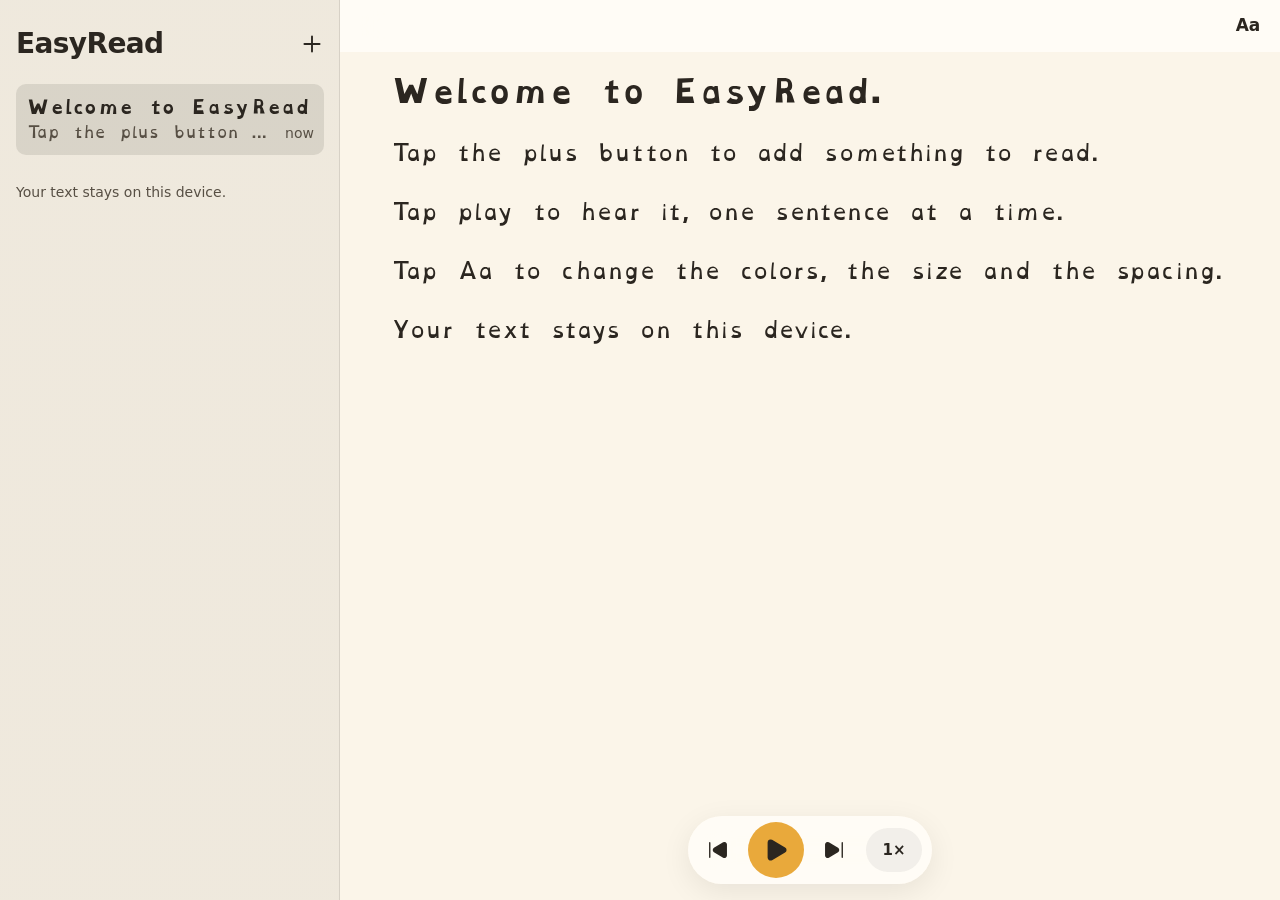
==== commit 83114ed5: "Phase 2: the Aa sheet - Apple Books-style sheet with exactly the guide's controls: smaller   and big" ====
--- a/index.html
+++ b/index.html
@@ -34,8 +34,10 @@
       var s = {};
       try { s = JSON.parse(localStorage.getItem("easyread.settings") || "{}") || {}; } catch (e) {}
       var t = s.theme;
-      if (["paper", "sky", "dusk", "night"].indexOf(t) < 0) {
-        t = window.matchMedia && matchMedia("(prefers-color-scheme: dark)").matches ? "dusk" : "paper";
+      if (t === "dusk") t = "dark"; // older name
+      if (["paper", "sky", "dark", "night"].indexOf(t) < 0) {
+        // First launch: follow the device until a swatch is tapped.
+        t = window.matchMedia && matchMedia("(prefers-color-scheme: dark)").matches ? "dark" : "paper";
       }
       document.documentElement.setAttribute("data-theme", t);
     })();
@@ -46,6 +48,8 @@
   <svg width="0" height="0" style="position:absolute" aria-hidden="true" focusable="false">
     <!-- Icons from Lucide (ISC license, lucide.dev) -->
     <symbol id="i-chevron-left" viewBox="0 0 24 24"><path d="m15 18-6-6 6-6"/></symbol>
+    <symbol id="i-chevron-right" viewBox="0 0 24 24"><path d="m9 18 6-6-6-6"/></symbol>
+    <symbol id="i-check" viewBox="0 0 24 24"><path d="M20 6 9 17l-5-5"/></symbol>
     <symbol id="i-plus" viewBox="0 0 24 24"><path d="M5 12h14"/><path d="M12 5v14"/></symbol>
     <symbol id="i-paste" viewBox="0 0 24 24"><path d="M11 14h10"/><path d="M16 4h2a2 2 0 0 1 2 2v1.344"/><path d="m17 18 4-4-4-4"/><path d="M8 4H6a2 2 0 0 0-2 2v14a2 2 0 0 0 2 2h12a2 2 0 0 0 1.793-1.113"/><rect x="8" y="2" width="8" height="4" rx="1"/></symbol>
     <symbol id="i-file" viewBox="0 0 24 24"><path d="M6 22a2 2 0 0 1-2-2V4a2 2 0 0 1 2-2h8a2.4 2.4 0 0 1 1.704.706l3.588 3.588A2.4 2.4 0 0 1 20 8v12a2 2 0 0 1-2 2z"/><path d="M14 2v5a1 1 0 0 0 1 1h5"/><path d="M10 9H8"/><path d="M16 13H8"/><path d="M16 17H8"/></symbol>
@@ -121,63 +125,59 @@
     </div>
   </section>
 
-  <section class="sheet look-sheet" id="look-sheet" role="dialog" aria-modal="true" aria-labelledby="look-title" hidden>
+  <section class="sheet look-sheet" id="look-sheet" role="dialog" aria-modal="true" aria-label="Text and voice" hidden>
     <div class="sheet-grab"><div class="sheet-grabber"></div></div>
-    <header class="sheet-head">
-      <h2 id="look-title">Text and voice</h2>
-      <button class="bar-btn strong" type="button" data-close>Done</button>
-    </header>
-    <div class="sheet-body">
-      <div class="look-row">
-        <span class="row-label" id="theme-label">Theme</span>
-        <div class="swatches" role="group" aria-labelledby="theme-label" id="theme-swatches">
-          <button class="swatch-btn" type="button" data-theme-choice="auto" aria-pressed="false"><span class="swatch auto"></span><span class="swatch-label">Auto</span></button>
-          <button class="swatch-btn" type="button" data-theme-choice="paper" aria-pressed="false"><span class="swatch" style="background:#FBF5E9;color:#2B2620">Aa</span><span class="swatch-label">Paper</span></button>
-          <button class="swatch-btn" type="button" data-theme-choice="sky" aria-pressed="false"><span class="swatch" style="background:#EAF2F8;color:#1E2A35">Aa</span><span class="swatch-label">Sky</span></button>
-          <button class="swatch-btn" type="button" data-theme-choice="dusk" aria-pressed="false"><span class="swatch" style="background:#1F2023;color:#E6E2DA">Aa</span><span class="swatch-label">Dark</span></button>
-          <button class="swatch-btn" type="button" data-theme-choice="night" aria-pressed="false"><span class="swatch" style="background:#17140F;color:#D9CBB3">Aa</span><span class="swatch-label">Night</span></button>
+
+    <div class="look-page" id="look-main">
+      <div class="size-row" role="group" aria-label="Text size">
+        <button class="size-btn small" type="button" id="size-down" aria-label="Smaller text">A</button>
+        <button class="size-btn large" type="button" id="size-up" aria-label="Bigger text">A</button>
+      </div>
+
+      <div class="swatches" role="group" aria-label="Theme" id="theme-swatches">
+        <button class="swatch" type="button" data-theme-choice="paper" aria-label="Paper" aria-pressed="false" style="--sw-bg:#FBF5E9;--sw-text:#2B2620">Aa</button>
+        <button class="swatch" type="button" data-theme-choice="sky" aria-label="Sky" aria-pressed="false" style="--sw-bg:#EAF2F8;--sw-text:#1E2A35">Aa</button>
+        <button class="swatch" type="button" data-theme-choice="dark" aria-label="Dark" aria-pressed="false" style="--sw-bg:#1C1C1E;--sw-text:#E5E5E7">Aa</button>
+        <button class="swatch" type="button" data-theme-choice="night" aria-label="Night" aria-pressed="false" style="--sw-bg:#17140F;--sw-text:#D9CBB3">Aa</button>
+      </div>
+
+      <div class="look-line">
+        <span class="look-label" id="font-label">Font</span>
+        <div class="seg" role="group" aria-labelledby="font-label" data-setting="font">
+          <button type="button" data-value="dyslexic" class="font-dyslexic" aria-pressed="false">Dyslexic</button>
+          <button type="button" data-value="standard" class="font-standard" aria-pressed="false">Standard</button>
         </div>
       </div>
 
-      <div class="look-row">
-        <span class="row-label" id="font-label">Font</span>
-        <div class="seg" role="group" aria-labelledby="font-label" data-setting="font">
-          <button type="button" data-value="dyslexic" aria-pressed="false">Dyslexic</button>
-          <button type="button" data-value="standard" aria-pressed="false">Standard</button>
-        </div>
-      </div>
-
-      <div class="look-row">
-        <div class="row-head"><label class="row-label" for="size-range">Size</label><span class="row-value" id="size-value"></span></div>
-        <div class="slider-row">
-          <span class="a-small" aria-hidden="true">A</span>
-          <input type="range" id="size-range" min="15" max="33" step="2">
-          <span class="a-large" aria-hidden="true">A</span>
-        </div>
-      </div>
-
-      <div class="look-row">
-        <span class="row-label" id="spacing-label">Spacing</span>
+      <div class="look-line">
+        <span class="look-label" id="spacing-label">Spacing</span>
         <div class="seg" role="group" aria-labelledby="spacing-label" data-setting="spacing">
           <button type="button" data-value="normal" aria-pressed="false">Normal</button>
           <button type="button" data-value="wide" aria-pressed="false">Wide</button>
         </div>
       </div>
 
-      <div class="look-row">
-        <button class="switch-row" type="button" role="switch" id="ruler-switch" aria-checked="false">
-          <span class="switch-text"><span class="switch-title">Line focus</span></span>
-          <span class="switch" aria-hidden="true"></span>
-        </button>
-      </div>
+      <button class="look-line switch-row" type="button" role="switch" id="ruler-switch" aria-checked="false">
+        <span class="look-label">Line focus</span>
+        <span class="switch" aria-hidden="true"></span>
+      </button>
 
-      <div class="look-row">
-        <label class="row-label" for="voice-select">Voice</label>
-        <span class="select-wrap">
-          <select id="voice-select"></select>
-          <svg class="icon"><use href="#i-chevron-left"/></svg>
-        </span>
-      </div>
+      <button class="look-line nav-row" type="button" id="voice-row">
+        <span class="look-label">Voice</span>
+        <span class="nav-value" id="voice-name"></span>
+        <svg class="icon chevron"><use href="#i-chevron-right"/></svg>
+      </button>
+    </div>
+
+    <div class="look-page" id="look-voices" hidden>
+      <header class="page-head">
+        <button class="icon-btn" type="button" id="voices-back" aria-label="Back"><svg class="icon"><use href="#i-chevron-left"/></svg></button>
+        <h2 id="voices-title">Voice</h2>
+        <span aria-hidden="true"></span>
+      </header>
+      <p class="list-label" id="device-voices-label">Device voices</p>
+      <ul class="voice-list" id="voice-list" role="radiogroup" aria-labelledby="device-voices-label"></ul>
+      <p class="list-foot" id="voice-foot" hidden>Apple devices: get more voices in Settings → Accessibility → Spoken Content → Voices.</p>
     </div>
   </section>
 
--- a/styles.css
+++ b/styles.css
@@ -80,6 +80,11 @@
 }
 
 /* ---------- Themes ---------- */
+/* Every text/background pair reaches 7:1 (checked by contrast.js on
+   localhost). The current word sits on a solid color so its contrast
+   doesn't depend on the sentence highlight underneath. In Dark and
+   Night it's a solid amber "highlighter" with dark ink, because the
+   lighter amber in the guide only reaches about 4.5:1 with light text. */
 
 :root,
 :root[data-theme="paper"] {
@@ -87,15 +92,15 @@
   --bg: #FBF5E9;
   --bg-rgb: 251, 245, 233;
   --text: #2B2620;
-  --muted: #6B6255;
-  --hl: rgba(245, 196, 81, 0.38);
-  --word-bg: rgba(245, 196, 81, 0.42);
+  --muted: #574F44;
+  --hl: rgba(245, 196, 81, 0.35);
+  --word-bg: #F7D077;
   --word-text: #2B2620;
+  --word-line: #E9A93B;
   --accent: #E9A93B;
   --on-accent: #2B2620;
   --surface: rgba(255, 253, 248, 0.86);
   --surface-solid: #FFFDF8;
-  --field: #FFFDF8;
   --fill: rgba(43, 38, 32, 0.06);
   --fill-strong: rgba(43, 38, 32, 0.11);
   --separator: rgba(43, 38, 32, 0.12);
@@ -106,37 +111,37 @@
   --bg: #EAF2F8;
   --bg-rgb: 234, 242, 248;
   --text: #1E2A35;
-  --muted: #52606C;
-  --hl: rgba(245, 196, 81, 0.40);
-  --word-bg: rgba(245, 196, 81, 0.42);
+  --muted: #46525E;
+  --hl: rgba(245, 196, 81, 0.38);
+  --word-bg: #F2D07B;
   --word-text: #1E2A35;
+  --word-line: #E9A93B;
   --accent: #E9A93B;
   --on-accent: #1E2A35;
   --surface: rgba(255, 255, 255, 0.86);
   --surface-solid: #F8FBFD;
-  --field: #F8FBFD;
   --fill: rgba(30, 42, 53, 0.06);
   --fill-strong: rgba(30, 42, 53, 0.11);
   --separator: rgba(30, 42, 53, 0.12);
 }
 
-:root[data-theme="dusk"] {
+:root[data-theme="dark"] {
   color-scheme: dark;
-  --bg: #1F2023;
-  --bg-rgb: 31, 32, 35;
-  --text: #E6E2DA;
-  --muted: #A8A39A;
-  --hl: rgba(245, 196, 81, 0.24);
-  --word-bg: rgba(245, 196, 81, 0.10);
-  --word-text: #FFFFFF;
+  --bg: #1C1C1E;
+  --bg-rgb: 28, 28, 30;
+  --text: #E5E5E7;
+  --muted: #B4B4B8;
+  --hl: rgba(245, 196, 81, 0.22);
+  --word-bg: #F2C14E;
+  --word-text: #1C1C1E;
+  --word-line: #1C1C1E;
   --accent: #F2C14E;
-  --on-accent: #1F1C17;
-  --surface: rgba(44, 45, 49, 0.88);
-  --surface-solid: #2C2D31;
-  --field: #27282C;
-  --fill: rgba(230, 226, 218, 0.08);
-  --fill-strong: rgba(230, 226, 218, 0.14);
-  --separator: rgba(230, 226, 218, 0.14);
+  --on-accent: #1C1C1E;
+  --surface: rgba(44, 44, 46, 0.86);
+  --surface-solid: #2C2C2E;
+  --fill: rgba(229, 229, 231, 0.08);
+  --fill-strong: rgba(229, 229, 231, 0.14);
+  --separator: rgba(229, 229, 231, 0.14);
   --shadow: 0 8px 30px rgba(0, 0, 0, 0.32);
 }
 
@@ -145,15 +150,15 @@
   --bg: #17140F;
   --bg-rgb: 23, 20, 15;
   --text: #D9CBB3;
-  --muted: #A0937E;
-  --hl: rgba(230, 170, 90, 0.22);
-  --word-bg: rgba(230, 170, 90, 0.14);
-  --word-text: #F4E6CE;
+  --muted: #B3A68F;
+  --hl: rgba(230, 170, 90, 0.20);
+  --word-bg: #E6AA5A;
+  --word-text: #17140F;
+  --word-line: #17140F;
   --accent: #F2C14E;
-  --on-accent: #1F1C17;
+  --on-accent: #17140F;
   --surface: rgba(36, 31, 24, 0.9);
   --surface-solid: #241F18;
-  --field: #1E1A14;
   --fill: rgba(217, 203, 179, 0.08);
   --fill-strong: rgba(217, 203, 179, 0.14);
   --separator: rgba(217, 203, 179, 0.14);
@@ -393,8 +398,8 @@
   min-height: 56px;
   padding: 0 28px;
   border-radius: 999px;
-  background: var(--accent);
-  color: var(--on-accent);
+  background: var(--text);
+  color: var(--bg);
   font-size: 1.0625rem;
   font-weight: 600;
   box-shadow: var(--shadow);
@@ -535,7 +540,7 @@
   bottom: -0.14em;
   height: 2px;
   border-radius: 2px;
-  background: var(--accent);
+  background: var(--word-line);
 }
 
 /* Line focus */
@@ -804,73 +809,83 @@
   padding: 10px calc(var(--safe-r) + 20px) 14px calc(var(--safe-l) + 20px);
 }
 
-/* "Text and voice" sheet rows */
-
-.look-row {
-  padding: 14px 0;
-  box-shadow: 0 1px 0 var(--separator);
-}
-
-.look-row:last-child { box-shadow: none; }
-
-.row-label {
-  display: block;
-  margin-bottom: 10px;
-  color: var(--muted);
-  font-size: 0.8125rem;
+/* "Aa" sheet (like Apple Books) */
+
+.look-page {
+  display: flex;
+  flex-direction: column;
+  gap: 14px;
+  overflow-y: auto;
+  overscroll-behavior: contain;
+  padding: 10px 20px 20px;
+  animation: page-in var(--dur) var(--ease);
+}
+
+@keyframes page-in {
+  from { opacity: 0; transform: translateX(12px); }
+}
+
+.size-row {
+  display: grid;
+  grid-template-columns: 1fr 1fr;
+  gap: 10px;
+}
+
+.size-btn {
+  min-height: 48px;
+  border-radius: 999px;
+  background: var(--fill);
   font-weight: 600;
-}
-
-.row-head {
-  display: flex;
-  align-items: baseline;
+  line-height: 1;
+}
+
+.size-btn.small { font-size: 15px; }
+.size-btn.large { font-size: 25px; }
+.size-btn:active { background: var(--fill-strong); }
+.size-btn:disabled { opacity: 0.35; }
+
+.swatches {
+  display: flex;
+  flex-wrap: wrap; /* only wraps on very narrow screens, like 200% zoom */
   justify-content: space-between;
-}
-
-.row-value {
-  color: var(--muted);
-  font-size: 0.8125rem;
-  font-weight: 600;
-  font-variant-numeric: tabular-nums;
-}
-
-.swatches {
-  display: grid;
-  grid-template-columns: repeat(auto-fill, minmax(44px, 1fr));
-  gap: 8px 2px;
-}
-
-.swatch-btn {
-  display: flex;
-  flex-direction: column;
-  align-items: center;
-  gap: 4px;
+  gap: 12px;
+}
+
+.swatch {
+  flex: 1 1 0;
   min-width: 44px;
-  padding: 2px 0;
-}
-
-.swatch {
-  display: grid;
-  place-items: center;
-  width: 40px;
-  height: 40px;
+  max-width: 64px;
+  aspect-ratio: 1;
   border-radius: 999px;
-  box-shadow: inset 0 0 0 1px rgba(0, 0, 0, 0.14);
-  font-size: 15px;
-  font-weight: 600;
-}
-
-.swatch-btn[aria-pressed="true"] .swatch {
-  box-shadow: inset 0 0 0 1px rgba(0, 0, 0, 0.14), 0 0 0 2px var(--bg), 0 0 0 4px var(--text);
-}
-
-.swatch-label { font-size: 0.75rem; color: var(--muted); }
-.swatch-btn[aria-pressed="true"] .swatch-label { color: var(--text); font-weight: 600; }
-.swatch.auto { background: linear-gradient(135deg, #FBF5E9 50%, #1F2023 50%); }
+  background: var(--sw-bg);
+  color: var(--sw-text);
+  font-family: var(--read-font);
+  font-size: 17px;
+  font-weight: 700;
+  box-shadow: inset 0 0 0 1px rgba(127, 127, 127, 0.28);
+}
+
+.swatch[aria-pressed="true"] {
+  box-shadow: inset 0 0 0 1px rgba(127, 127, 127, 0.28), 0 0 0 2px var(--bg), 0 0 0 4px var(--text);
+}
+
+.look-line {
+  display: flex;
+  flex-wrap: wrap;
+  align-items: center;
+  justify-content: space-between;
+  gap: 8px 16px;
+  width: 100%;
+  min-height: 48px;
+  text-align: left;
+}
+
+.look-label { flex: none; font-weight: 500; }
+
+.look-line .seg { flex: 1 1 180px; max-width: 240px; }
 
 .seg {
   display: flex;
-  flex-wrap: wrap;
   gap: 2px;
   padding: 2px;
   border-radius: 12px;
@@ -878,7 +893,8 @@
 }
 
 .seg button {
-  flex: 1 1 auto;
+  flex: 1 1 0;
+  min-width: 0;
   min-height: 44px;
   padding: 0 8px;
   border-radius: 10px;
@@ -892,64 +908,8 @@
   font-weight: 600;
 }
 
-.slider-row {
-  display: flex;
-  align-items: center;
-  gap: 12px;
-}
-
-.slider-row .a-small { font-size: 14px; font-weight: 600; }
-.slider-row .a-large { font-size: 24px; font-weight: 600; }
-
-input[type="range"] {
-  --pct: 50%;
-  flex: 1;
-  width: 100%;
-  min-width: 0;
-  height: 44px;
-  margin: 0;
-  background: transparent;
-  cursor: pointer;
-  -webkit-appearance: none;
-  appearance: none;
-}
-
-input[type="range"]::-webkit-slider-runnable-track {
-  height: 4px;
-  border-radius: 2px;
-  background: linear-gradient(to right, var(--accent) var(--pct), var(--fill-strong) var(--pct));
-}
-
-input[type="range"]::-webkit-slider-thumb {
-  width: 28px;
-  height: 28px;
-  margin-top: -12px;
-  border-radius: 50%;
-  background: #FFFFFF;
-  box-shadow: 0 0.5px 4px rgba(0, 0, 0, 0.12), 0 6px 13px rgba(0, 0, 0, 0.12), 0 0 0 0.5px rgba(0, 0, 0, 0.08);
-  -webkit-appearance: none;
-  appearance: none;
-}
-
-input[type="range"]::-moz-range-track { height: 4px; border-radius: 2px; background: var(--fill-strong); }
-input[type="range"]::-moz-range-progress { height: 4px; border-radius: 2px; background: var(--accent); }
-input[type="range"]::-moz-range-thumb { width: 28px; height: 28px; border: 0; border-radius: 50%; background: #FFFFFF; box-shadow: 0 0.5px 4px rgba(0, 0, 0, 0.12), 0 6px 13px rgba(0, 0, 0, 0.12); }
-input[type="range"]:focus-visible { outline: none; }
-input[type="range"]:focus-visible::-webkit-slider-thumb { box-shadow: 0 0 0 2px var(--bg), 0 0 0 4px var(--text); }
-
-.switch-row {
-  display: flex;
-  flex-wrap: wrap;
-  align-items: center;
-  justify-content: space-between;
-  gap: 8px 16px;
-  width: 100%;
-  min-height: 44px;
-  text-align: left;
-}
-
-.switch-row .switch-text { display: flex; flex: 1 1 0; flex-direction: column; gap: 2px; }
-.switch-row .switch-title { font-weight: 500; }
+.seg .font-dyslexic { font-family: "OpenDyslexic", var(--sys-font); font-size: 0.8125rem; }
+.seg .font-standard { font-family: "Atkinson Hyperlegible", var(--sys-font); }
 
 .switch {
   position: relative;
@@ -977,30 +937,68 @@
 [aria-checked="true"] > .switch { background: var(--accent); }
 [aria-checked="true"] > .switch::after { transform: translateX(20px); }
 
-.select-wrap { position: relative; display: block; }
-
-.select-wrap select {
+.nav-row .nav-value {
+  flex: 1;
+  min-width: 0;
+  overflow: hidden;
+  color: var(--muted);
+  text-align: right;
+  white-space: nowrap;
+  text-overflow: ellipsis;
+}
+
+.nav-row .chevron { width: 18px; height: 18px; margin-left: -10px; color: var(--muted); }
+.nav-row:active { opacity: 0.6; }
+
+/* Voice list (pushed from Voice) */
+
+.page-head {
+  display: grid;
+  grid-template-columns: 44px minmax(0, 1fr) 44px;
+  align-items: center;
+  margin: -6px -10px 0;
+}
+
+.page-head h2 {
+  margin: 0;
+  font-size: 1.0625rem;
+  font-weight: 600;
+  text-align: center;
+}
+
+.list-label {
+  margin: 4px 0 -6px;
+  color: var(--muted);
+  font-size: 0.8125rem;
+  font-weight: 600;
+}
+
+.voice-list {
+  margin: 0;
+  padding: 0;
+  list-style: none;
+}
+
+.voice-list button {
+  display: flex;
+  align-items: center;
+  justify-content: space-between;
+  gap: 12px;
   width: 100%;
-  min-height: 44px;
-  padding: 0 40px 0 14px;
-  border: 0;
-  border-radius: 12px;
-  background: var(--fill);
-  font-size: max(16px, 1rem);
-  text-overflow: ellipsis;
-  -webkit-appearance: none;
-  appearance: none;
-}
-
-.select-wrap .icon {
-  position: absolute;
-  top: 50%;
-  right: 12px;
-  width: 18px;
-  height: 18px;
+  min-height: 48px;
+  text-align: left;
+}
+
+.voice-list button:active { opacity: 0.6; }
+.voice-list .voice-note { color: var(--muted); font-size: 0.875rem; }
+.voice-list .icon { width: 20px; height: 20px; color: var(--text); visibility: hidden; }
+.voice-list [aria-checked="true"] .icon { visibility: visible; }
+
+.list-foot {
+  margin: 0;
   color: var(--muted);
-  pointer-events: none;
-  transform: translateY(-50%) rotate(-90deg);
+  font-size: 0.8125rem;
+  line-height: 1.4;
 }
 
 /* ---------- Toast ---------- */
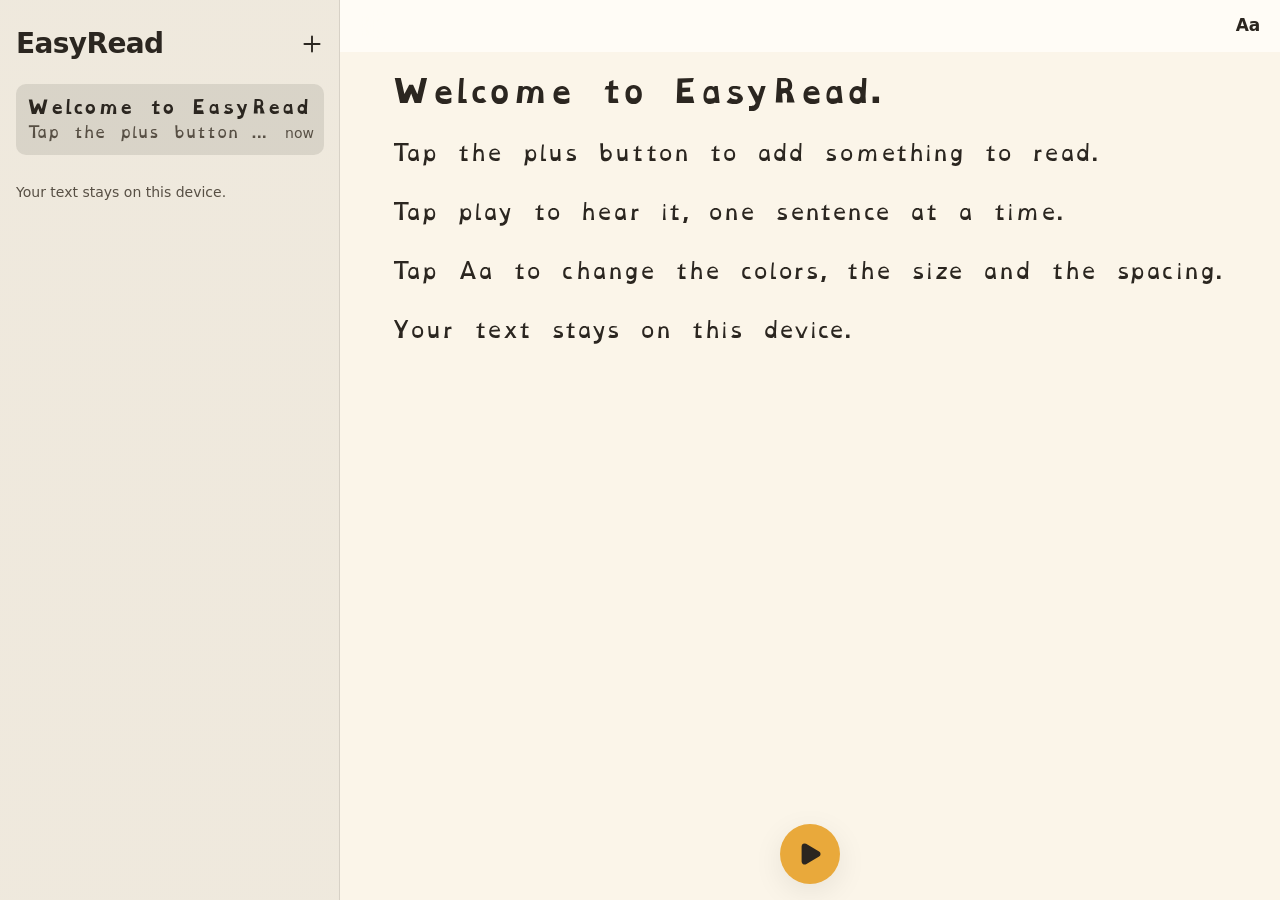
==== commit a53381e2: "Phase 3: device voice - Best-voice selection uses Readium's open voice ratings (vendored in   voices" ====
--- a/index.html
+++ b/index.html
@@ -96,11 +96,16 @@
 
       <div class="player-area">
         <div class="player" id="player" role="group" aria-label="Read aloud">
-          <button class="player-btn" type="button" id="prev-btn" aria-label="Previous sentence"><svg class="icon filled"><use href="#i-skip-back"/></svg></button>
+          <div class="player-side" inert>
+            <button class="player-btn" type="button" id="prev-btn" aria-label="Previous sentence"><svg class="icon filled"><use href="#i-skip-back"/></svg></button>
+          </div>
           <button class="player-btn play" type="button" id="play-btn" aria-label="Play"><svg class="icon filled"><use href="#i-play"/></svg></button>
-          <button class="player-btn" type="button" id="next-btn" aria-label="Next sentence"><svg class="icon filled"><use href="#i-skip-forward"/></svg></button>
-          <button class="speed-btn" type="button" id="speed-btn" aria-label="Speed 1 times">1×</button>
+          <div class="player-side" inert>
+            <button class="player-btn" type="button" id="next-btn" aria-label="Next sentence"><svg class="icon filled"><use href="#i-skip-forward"/></svg></button>
+            <button class="speed-btn" type="button" id="speed-btn" aria-label="Speed 1 times">1×</button>
+          </div>
         </div>
+        <p class="player-line" id="no-sound" role="status" hidden>No sound? Check volume and the silent switch.</p>
         <div class="no-voice" id="no-voice" hidden>
           <p>For read-aloud, open in Safari or Chrome.</p>
           <button class="pill-btn small" type="button" id="copy-link"><svg class="icon"><use href="#i-copy"/></svg>Copy link</button>
--- a/styles.css
+++ b/styles.css
@@ -67,6 +67,7 @@
   --shadow: 0 8px 30px rgba(0, 0, 0, 0.08);
   --dur: 250ms;
   --ease: cubic-bezier(0.32, 0.72, 0, 1); /* quick start, soft landing */
+  --spring: cubic-bezier(0.34, 1.36, 0.64, 1); /* a little overshoot, like a spring */
   --bar-h: 52px;
 
   --safe-t: env(safe-area-inset-top, 0px);
@@ -604,20 +605,42 @@
 
 .player-area > * { pointer-events: auto; }
 
+/* One round play button; while reading it grows into a pill. */
 .player {
   display: flex;
-  flex-wrap: wrap;
-  align-items: center;
-  justify-content: center;
-  gap: 6px;
+  align-items: center;
   max-width: calc(100% - 16px);
+  padding: 0;
+  border-radius: 999px;
+  background: transparent;
+  transition: padding var(--dur) var(--spring), background-color var(--dur) var(--ease), box-shadow var(--dur) var(--ease);
+}
+
+.player.playing {
   padding: 6px;
-  border-radius: 34px;
   background: var(--surface);
   -webkit-backdrop-filter: blur(20px) saturate(1.4);
   backdrop-filter: blur(20px) saturate(1.4);
   box-shadow: var(--shadow);
 }
+
+.player-side {
+  display: flex;
+  align-items: center;
+  gap: 4px;
+  max-width: 0;
+  overflow: hidden;
+  opacity: 0;
+  transition: max-width var(--dur) var(--spring), opacity 200ms var(--ease);
+}
+
+.player.playing .player-side {
+  max-width: 180px;
+  opacity: 1;
+}
+
+.player.playing .player-side:first-child { padding-right: 6px; }
+.player.playing .player-side:last-child { padding-left: 6px; }
 
 .player-btn {
   display: grid;
@@ -630,10 +653,18 @@
 .player-btn:active { background: var(--fill); }
 
 .player-btn.play {
+  flex: none;
+  width: 60px;
+  height: 60px;
+  background: var(--accent);
+  color: var(--on-accent);
+  box-shadow: var(--shadow);
+}
+
+.player.playing .player-btn.play {
   width: 56px;
   height: 56px;
-  background: var(--accent);
-  color: var(--on-accent);
+  box-shadow: none;
 }
 
 .player-btn.play:active { transform: scale(0.94); background: var(--accent); }
@@ -653,6 +684,14 @@
 }
 
 .speed-btn:active { background: var(--fill-strong); }
+
+.player-line {
+  max-width: calc(100% - 32px);
+  margin: 0;
+  color: var(--muted);
+  font-size: 0.875rem;
+  text-align: center;
+}
 
 .no-voice {
   display: flex;
@@ -1096,9 +1135,11 @@
 /* ---------- Very narrow screens (small phones, or 200% zoom) ---------- */
 
 @media (max-width: 340px) {
-  .player { gap: 2px; padding: 4px; }
+  .player.playing { padding: 4px; }
+  .player-side { gap: 2px; }
   .player-btn { width: 44px; height: 44px; }
-  .player-btn.play { width: 48px; height: 48px; }
+  .player-btn.play,
+  .player.playing .player-btn.play { width: 48px; height: 48px; }
   .speed-btn { min-width: 44px; margin: 0; padding: 0 8px; }
 }
 
